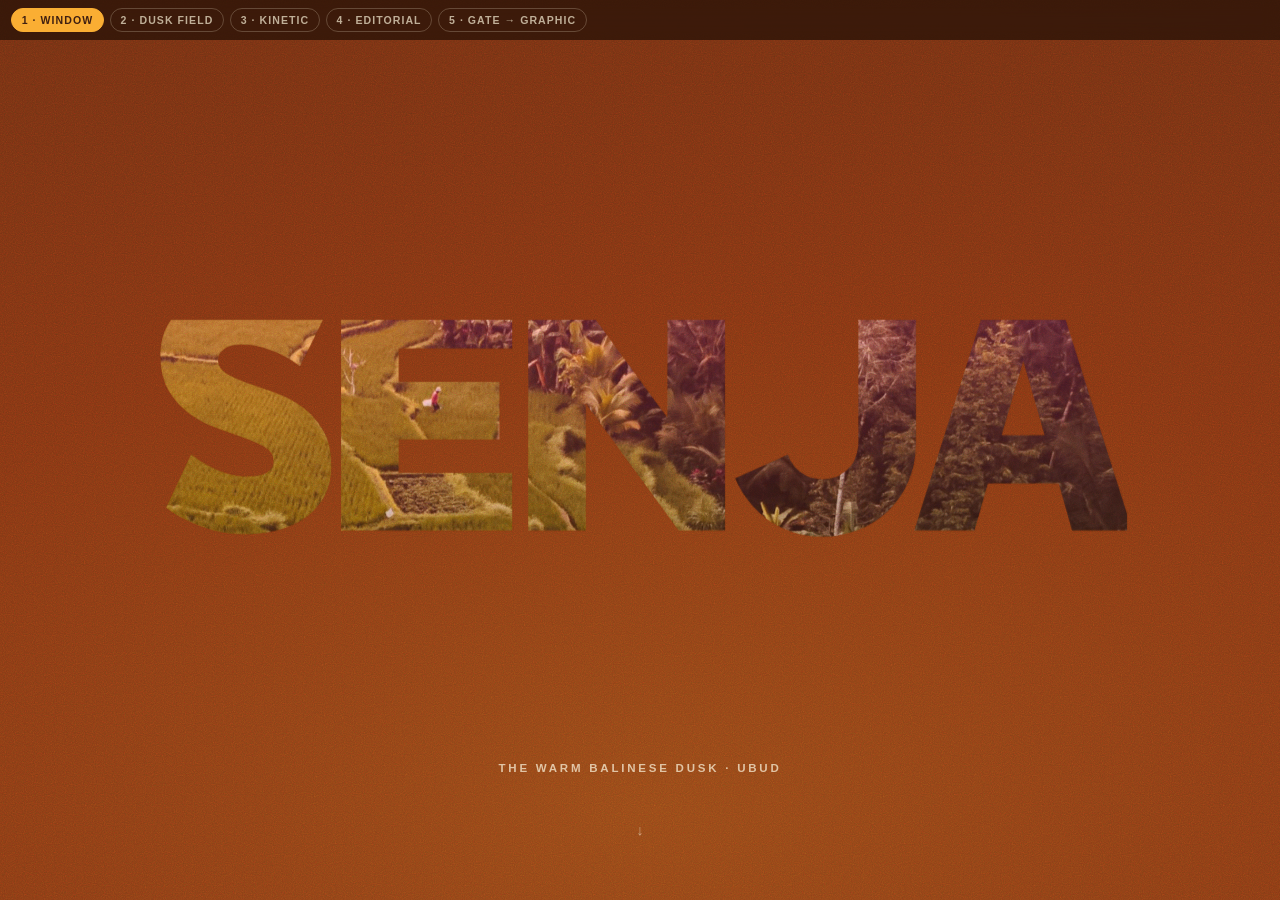
==== hero-explorations.html @ 56c750d7 "hero-explorations: 5 distinct hero directions (no photo-cliche) Switchable lab (hero-explorations.ht" ====
<!DOCTYPE html>
<html lang="en">
<head>
  <meta charset="UTF-8" />
  <meta name="viewport" content="width=device-width, initial-scale=1" />
  <title>Villa Senja — 5 hero explorations</title>
  <link rel="stylesheet" href="styles.css?v=100" />
  <style>
    body { margin: 0; background: var(--espresso); font-family: "Hanken Grotesk", sans-serif; }
    /* switcher */
    .hx-switch { position: fixed; top: 0; left: 0; right: 0; z-index: 100; display: flex; gap: 0.4rem; padding: 0.5rem 0.7rem; background: rgba(20,10,4,0.62); -webkit-backdrop-filter: blur(8px); backdrop-filter: blur(8px); }
    .hx-switch button { font: 600 0.66rem "Hanken Grotesk", sans-serif; letter-spacing: 0.1em; text-transform: uppercase; color: color-mix(in srgb, var(--cream) 70%, transparent); background: transparent; border: 1px solid color-mix(in srgb, var(--cream) 22%, transparent); border-radius: 100em; padding: 0.45em 0.9em; cursor: pointer; }
    .hx-switch button.on { color: var(--teak); background: var(--ochre); border-color: var(--ochre); }

    /* shared hero shell */
    .hx { display: none; position: relative; height: 100vh; overflow: hidden; place-items: center; text-align: center; }
    body[data-h="1"] .hx--1, body[data-h="2"] .hx--2, body[data-h="3"] .hx--3,
    body[data-h="4"] .hx--4, body[data-h="5"] .hx--5 { display: grid; }
    /* film grain over every hero (HT recipe) */
    .hx::after { content: ""; position: absolute; inset: 0; pointer-events: none; opacity: 0.4; mix-blend-mode: overlay;
      background-image: url("data:image/svg+xml,%3Csvg xmlns='http://www.w3.org/2000/svg'%3E%3Cfilter id='n'%3E%3CfeTurbulence type='fractalNoise' baseFrequency='0.9' numOctaves='2' stitchTiles='stitch'/%3E%3C/filter%3E%3Crect width='100%25' height='100%25' filter='url(%23n)'/%3E%3C/svg%3E"); }
    .hx__gloss { position: absolute; bottom: 14%; left: 50%; transform: translateX(-50%); z-index: 5; font: 600 0.72rem "Hanken Grotesk", sans-serif; letter-spacing: 0.24em; text-transform: uppercase; color: color-mix(in srgb, var(--cream) 74%, transparent); }
    .hx__cue { position: absolute; bottom: 6.5%; left: 50%; transform: translateX(-50%); z-index: 5; color: color-mix(in srgb, var(--cream) 55%, transparent); }
    .hx__senja { margin: 0; font-family: "Salmond", Georgia, serif; font-weight: 700; text-transform: uppercase; letter-spacing: -0.02em; line-height: 0.82; font-size: clamp(96px, 25vw, 480px); }

    /* ── 1 · WINDOW: terraces only inside the letters, on textured terracotta ── */
    .hx--1 { background: radial-gradient(130% 100% at 50% 90%, color-mix(in srgb, var(--ochre) 16%, var(--clay)), var(--clay) 55%, color-mix(in srgb, var(--teak) 28%, var(--clay))); }
    .hx--1 .hx__senja { background-image: linear-gradient(180deg, color-mix(in srgb, var(--ember) 26%, transparent), color-mix(in srgb, var(--teak) 40%, transparent)), url("images/valley.jpg");
      background-size: 130% auto; background-position: 50% 42%; -webkit-background-clip: text; background-clip: text; color: transparent; -webkit-text-fill-color: transparent;
      filter: sepia(0.22) saturate(1.3) hue-rotate(-12deg) brightness(1.05); }

    /* ── 2 · DUSK COLOR-FIELD: abstract sunset, no photo ── */
    .hx--2 { background:
      radial-gradient(90% 70% at 50% 118%, var(--ochre) 0%, var(--ember) 26%, transparent 60%),
      linear-gradient(180deg, color-mix(in srgb, var(--teak) 70%, var(--espresso)) 0%, var(--clay) 60%, color-mix(in srgb, var(--ember) 70%, var(--clay)) 100%); }
    .hx--2 .hx__sun { position: absolute; bottom: -22vh; left: 50%; transform: translateX(-50%); width: 80vh; height: 80vh; border-radius: 50%; z-index: 1;
      background: radial-gradient(circle, color-mix(in srgb, var(--ochre) 92%, white) 0%, var(--ochre) 40%, transparent 70%); }
    .hx--2 .hx__senja { position: relative; z-index: 3; color: var(--cream); -webkit-text-fill-color: var(--cream); }

    /* ── 3 · KINETIC: SENJA 3D-flips in (MWG 102 rotateX/rotateZ) ── */
    .hx--3 { background: radial-gradient(120% 95% at 50% 12%, color-mix(in srgb, var(--clay) 80%, var(--espresso)), var(--espresso) 70%); perspective: 1400px; }
    .hx--3 .hx__senja { display: flex; justify-content: center; transform-style: preserve-3d; color: var(--cream); -webkit-text-fill-color: var(--cream); }
    .hx--3 .hx__senja .l { display: inline-block; transform-origin: 50% 50% -0.2em; }

    /* ── 4 · EDITORIAL LOCKUP: stacked VILLA/SENJA, asymmetric ── */
    .hx--4 { background: var(--clay); place-items: stretch; }
    .hx--4 .hx4 { position: relative; z-index: 3; width: 100%; height: 100%; padding: clamp(1.5rem, 5vw, 4rem); display: flex; flex-direction: column; justify-content: space-between; align-items: flex-start; }
    .hx--4 .hx4__eyebrow { font: 600 0.78rem "Hanken Grotesk", sans-serif; letter-spacing: 0.2em; text-transform: uppercase; color: color-mix(in srgb, var(--cream) 72%, transparent); }
    .hx--4 .hx4__clock { font-family: "Salmond", serif; font-weight: 700; font-size: 1.2rem; color: var(--ochre); }
    .hx--4 .hx4__lockup { font-family: "Salmond", serif; font-weight: 700; text-transform: uppercase; line-height: 0.82; letter-spacing: -0.02em; color: var(--cream); font-size: clamp(80px, 17vw, 280px); text-align: left; }
    .hx--4 .hx4__lockup em { display: block; color: var(--ochre); font-style: normal; }
    .hx--4 .hx4__detail { position: absolute; right: clamp(1.5rem, 5vw, 4rem); bottom: clamp(1.5rem, 5vw, 4rem); width: clamp(120px, 16vw, 240px); aspect-ratio: 3/4; object-fit: cover; border-radius: 8px; }
    .hx--4 .hx4__row { display: flex; justify-content: space-between; align-items: baseline; width: 100%; }

    /* ── 5 · GATE → GRAPHIC: the gate aperture opens into the graphic window ── */
    .hx--5 { background: var(--espresso); }
    .hx--5 .hx5__reveal { position: absolute; inset: 0; z-index: 0; --ms: 14%;
      background: radial-gradient(130% 100% at 50% 90%, color-mix(in srgb, var(--ochre) 18%, var(--clay)), var(--clay) 55%, color-mix(in srgb, var(--teak) 30%, var(--clay)));
      -webkit-mask: url("gate-aperture.svg") center / var(--ms) no-repeat; mask: url("gate-aperture.svg") center / var(--ms) no-repeat; }
    .hx--5 .hx__senja { position: relative; z-index: 3;
      background-image: linear-gradient(180deg, color-mix(in srgb, var(--ember) 26%, transparent), color-mix(in srgb, var(--teak) 42%, transparent)), url("images/valley.jpg");
      background-size: 130% auto; background-position: 50% 42%; -webkit-background-clip: text; background-clip: text; color: transparent; -webkit-text-fill-color: transparent; filter: sepia(0.2) saturate(1.25) hue-rotate(-12deg) brightness(1.04); }
  </style>
</head>
<body data-h="1">
  <nav class="hx-switch" aria-label="Hero explorations">
    <button data-h="1" class="on">1 · Window</button>
    <button data-h="2">2 · Dusk field</button>
    <button data-h="3">3 · Kinetic</button>
    <button data-h="4">4 · Editorial</button>
    <button data-h="5">5 · Gate → graphic</button>
  </nav>

  <!-- 1 WINDOW -->
  <section class="hx hx--1"><h1 class="hx__senja">Senja</h1><p class="hx__gloss">the warm Balinese dusk · Ubud</p><div class="hx__cue">↓</div></section>

  <!-- 2 DUSK COLOR-FIELD -->
  <section class="hx hx--2"><span class="hx__sun" aria-hidden="true"></span><h1 class="hx__senja">Senja</h1><p class="hx__gloss">the warm Balinese dusk · Ubud</p><div class="hx__cue">↓</div></section>

  <!-- 3 KINETIC (102 flip) -->
  <section class="hx hx--3"><h1 class="hx__senja" aria-label="Senja"><span class="l">S</span><span class="l">E</span><span class="l">N</span><span class="l">J</span><span class="l">A</span></h1><p class="hx__gloss">the warm Balinese dusk · Ubud</p><div class="hx__cue">↓</div></section>

  <!-- 4 EDITORIAL LOCKUP -->
  <section class="hx hx--4">
    <div class="hx4">
      <div class="hx4__row"><span class="hx4__eyebrow">A hidden villa · Ubud, Bali</span><span class="hx4__clock" data-clock>17:45 · senja</span></div>
      <h1 class="hx4__lockup">Villa<em>Senja</em></h1>
    </div>
    <img class="hx4__detail" src="images/valley.jpg" alt="" />
    <div class="hx__cue">↓</div>
  </section>

  <!-- 5 GATE → GRAPHIC -->
  <section class="hx hx--5"><div class="hx5__reveal" aria-hidden="true"></div><h1 class="hx__senja">Senja</h1><p class="hx__gloss">the warm Balinese dusk · Ubud</p><div class="hx__cue">↓</div></section>

  <script src="https://cdnjs.cloudflare.com/ajax/libs/gsap/3.12.5/gsap.min.js"></script>
  <script>
    const intros = {
      1: () => gsap.fromTo(".hx--1 .hx__senja", { opacity: 0, scale: 0.92, yPercent: 6 }, { opacity: 1, scale: 1, yPercent: 0, duration: 1.4, ease: "expo.out" }),
      2: () => { gsap.fromTo(".hx--2 .hx__sun", { yPercent: 40, opacity: 0 }, { yPercent: 0, opacity: 1, duration: 1.6, ease: "power3.out" }); gsap.fromTo(".hx--2 .hx__senja", { opacity: 0, y: 24 }, { opacity: 1, y: 0, duration: 1.2, ease: "expo.out" }); },
      3: () => gsap.fromTo(".hx--3 .hx__senja .l", { rotationX: -90, opacity: 0, z: -40 }, { rotationX: 0, opacity: 1, z: 0, duration: 1.0, ease: "expo.inOut", stagger: 0.09 }),   // MWG 102 mechanic
      4: () => { gsap.fromTo(".hx--4 .hx4__lockup", { yPercent: 18, opacity: 0 }, { yPercent: 0, opacity: 1, duration: 1.2, ease: "expo.out" }); gsap.fromTo([".hx--4 .hx4__row", ".hx--4 .hx4__detail"], { opacity: 0, y: 14 }, { opacity: 1, y: 0, duration: 0.9, stagger: 0.1, ease: "power2.out" }); },
      5: () => { gsap.fromTo(".hx--5 .hx5__reveal", { "--ms": "14%" }, { "--ms": "1400%", duration: 1.9, ease: "power3.inOut" }); gsap.fromTo(".hx--5 .hx__senja", { opacity: 0 }, { opacity: 1, duration: 0.6, delay: 0.7 }); },
    };
    const play = (n) => { (intros[n] || (() => {}))(); };
    document.querySelectorAll(".hx-switch button").forEach((btn) => btn.addEventListener("click", () => {
      const n = btn.dataset.h;
      document.body.dataset.h = n;
      document.querySelectorAll(".hx-switch button").forEach((b) => b.classList.toggle("on", b === btn));
      play(n);
    }));
    play(1);
  </script>
</body>
</html>
---- styles.css ----
/* ============================================================
   VILLA SENJA — warm-earthy Bali villa landing
   Techniques borrowed from eathungrytiger.com:
   · fluid vw/clamp display type · layered grain + blend textures
   · pill UI · dotted-gradient dividers · scroll word-reveals
   ============================================================ */

/* ---------- Salmond — display serif, self-hosted (same files as eathungrytiger.com) ----------
   Note: only medium (500) + bold (700), normal style. No italic is shipped. */
@font-face {
  font-family: "Salmond";
  src: url("fonts/salmond-medium.woff2") format("woff2");
  font-weight: 500;
  font-style: normal;
  font-display: swap;
}
@font-face {
  font-family: "Salmond";
  src: url("fonts/salmond-bold.woff2") format("woff2");
  font-weight: 700;
  font-style: normal;
  font-display: swap;
}

/* ---------- Tokens ---------- */
:root {
  /* palette — warm earthy */
  /* strictly Hungry Tiger's palette */
  --sand:        #ecdcb6;   /* warm marigold-cream    */
  --sand-2:      #f4e8c9;
  --cream:       #f8efd6;
  --clay:        #823513;   /* HT --brown (cinnamon)  */
  --clay-deep:   #5e260d;
  --teak:        #402011;   /* HT --dark-brown (text) */
  --espresso:    #281006;   /* HT darkest panel       */
  --jungle:      #823513;
  --jungle-deep: #402011;   /* dark sections          */
  --ochre:       #faae33;   /* HT --primary (marigold) */
  --ember:       #d1255c;   /* HT magenta pop         */
  --stone:       #ab8551;
  --line:        color-mix(in srgb, var(--teak) 26%, transparent);

  /* Type scale — Hungry Tiger's system: sized in vw so the whole scale grows
     and shrinks proportionally with the viewport (no clamp() plateaus).
     Small text is bumped per-breakpoint (see RESPONSIVE) to stay legible. */
  --fs-hero:    min(13vw, 150px);   /* vw-fluid, capped on wide screens */
  --fs-h2:      min(9vw, 104px);
  --fs-h3:      min(6vw, 72px);
  --fs-h4:      min(3vw, 36px);
  --fs-quiet:   min(4.2vw, 50px);   /* shrunk utility-section headings (included/faq/booking) — let the content lead */
  --fs-body:    min(1.15vw, 18px);
  --fs-eyebrow: min(0.9vw, 13.5px);

  --ease: cubic-bezier(.6, .05, .1, 1);
  --pad:  clamp(1.25rem, 5vw, 6rem);   /* horizontal gutter */
}

/* ---------- Reset ---------- */
*, *::before, *::after { box-sizing: border-box; margin: 0; padding: 0; }
[hidden] { display: none !important; }   /* keep the attribute authoritative over component display rules */
/* The inspo's core move: a viewport-relative ROOT, so 1rem scales with width.
   Everything sized in rem/em (spacing, padding, UI, type) now grows & shrinks
   together with the viewport — the whole page "zooms", not just the headlines.
   1.25vw = 16px at 1280px, so the current proportions are preserved. */
html { font-size: min(1.25vw, 16px); -webkit-text-size-adjust: 100%; }  /* CAP: stops every rem inflating on wide screens */
html.lenis, html.lenis body { height: auto; }
.lenis.lenis-smooth { scroll-behavior: auto !important; }
.lenis.lenis-stopped { overflow: hidden; }

body {
  background: var(--sand);
  color: var(--teak);
  font-family: "Salmond", Georgia, serif;
  font-weight: 500;
  font-size: var(--fs-body);
  line-height: 1.55;
  -webkit-font-smoothing: antialiased;
  overflow-x: hidden;
  position: relative;   /* containing block for the document-height texture layers */
}

::selection { background: #E0005C; color: var(--cream); }  /* HT's exact selection magenta */

a { color: inherit; text-decoration: none; }
em { font-style: normal; }  /* Salmond ships no italic — emphasis is by colour instead */

h1, h2, h3, h4 {
  font-family: "Salmond", Georgia, serif;
  font-optical-sizing: auto;
  font-weight: 700;
  line-height: 0.92;
  letter-spacing: -0.02em;
  text-transform: uppercase;
}

.wrap { max-width: 1680px; margin-inline: auto; padding-inline: var(--pad); }

/* ---------- Global textures — ABSOLUTE (full document height) so the grain is
   ATTACHED to the page and scrolls WITH the content (paper tooth that sticks to
   the surface), instead of a fixed viewport overlay that crawls across it. ---------- */
.grain, .paper { position: absolute; inset: 0; pointer-events: none; z-index: 9000; }
/* Layer A — FILM GRAIN (fine speckle): overlay bites on mid-tones (soft-light didn't);
   contrast pushed on ALPHA so it reads cleanly over any ground. */
.grain {
  background-image: url("data:image/svg+xml,%3Csvg xmlns='http://www.w3.org/2000/svg' width='180' height='180'%3E%3Cfilter id='n'%3E%3CfeTurbulence type='fractalNoise' baseFrequency='0.9' numOctaves='2' stitchTiles='stitch'/%3E%3CfeColorMatrix type='saturate' values='0'/%3E%3CfeComponentTransfer%3E%3CfeFuncA type='linear' slope='1.8' intercept='-0.35'/%3E%3C/feComponentTransfer%3E%3C/filter%3E%3Crect width='100%25' height='100%25' filter='url(%23n)'/%3E%3C/svg%3E");
  background-size: 160px 160px;
  opacity: 0.38;
  mix-blend-mode: overlay;
}
/* Layer B — PAPER FIBRE (coarse, anisotropic mottle): the big soft blotches of real stock */
.paper {
  background-image: url("data:image/svg+xml,%3Csvg xmlns='http://www.w3.org/2000/svg' width='340' height='340'%3E%3Cfilter id='p'%3E%3CfeTurbulence type='fractalNoise' baseFrequency='0.012 0.016' numOctaves='4' seed='7' stitchTiles='stitch'/%3E%3CfeColorMatrix type='saturate' values='0'/%3E%3CfeComponentTransfer%3E%3CfeFuncA type='linear' slope='0.9'/%3E%3C/feComponentTransfer%3E%3C/filter%3E%3Crect width='100%25' height='100%25' filter='url(%23p)'/%3E%3C/svg%3E");
  background-size: 340px 340px;
  opacity: 0.14;
  mix-blend-mode: multiply;
  z-index: 8999;
}
/* scroll-progress bar */
.scrollbar { position: fixed; inset: 0 0 auto 0; height: 3px; z-index: 9500; pointer-events: none; }
.scrollbar i { display: block; height: 100%; width: 100%; background: var(--ochre); transform: scaleX(0); transform-origin: left center; will-change: transform; }

/* ---------- Dotted divider (repeating-radial-gradient, like HT) ---------- */
.rule--dotted {
  height: 3px;
  width: 100%;
  background-image: repeating-radial-gradient(circle, var(--ochre) 0, var(--ochre) 1.6px, transparent 1.9px, transparent 9px);
  background-size: 9px 3px;
  background-repeat: repeat-x;
  image-rendering: pixelated;
  opacity: 0.9;
}

/* ---------- Eyebrow / kicker labels ---------- */
.eyebrow {
  font-size: var(--fs-eyebrow);
  text-transform: uppercase;
  letter-spacing: 0.22em;
  font-weight: 600;
  color: var(--clay);
  margin-bottom: 0.85rem;
}
.eyebrow--gold { color: var(--ochre); }

/* ---------- Buttons (pill + scale-fill hover, like HT) ---------- */
.btn {
  position: relative;
  display: inline-flex;
  align-items: center;
  gap: 0.5em;
  padding: 1.05em 1.9em 0.95em;
  border-radius: 100em;
  background: var(--ochre);
  color: var(--espresso);
  font-family: "Hanken Grotesk", sans-serif;
  font-weight: 600;
  font-size: 0.95rem;
  letter-spacing: 0.01em;
  text-transform: uppercase;
  overflow: hidden;
  white-space: nowrap;
  cursor: pointer;
  border: none;
  isolation: isolate;
}
.btn__txt { position: relative; z-index: 2; transition: color 0.4s var(--ease); }
.btn__fill {
  position: absolute; inset: 0; z-index: 1;
  background: var(--teak);
  border-radius: 100em;
  transform: scale(0);
  transform-origin: center;
  transition: transform 0.5s var(--ease);
}
.btn:hover .btn__fill { transform: scale(1.08); }
.btn:hover .btn__txt { color: var(--sand-2); }
.btn--sm { padding: 0.7em 1.25em 0.6em; font-size: 0.82rem; }
.btn--lg { padding: 1.25em 2.4em 1.1em; font-size: 1.05rem; }

/* ============================================================
   HEADER
   ============================================================ */
.header {
  position: fixed;
  inset: 0 0 auto 0;
  z-index: 1000;
  padding-top: clamp(0.9rem, 1.6vw, 1.5rem);
  transition: transform 0.5s var(--ease), background 0.5s var(--ease);
}
/* scrolled past the hero — a warm paper scrim fades in so the nav reads over content (no blur, mobile-safe) */
/* on scroll the header commits to a solid warm-dark bar (kills the wishy-washy white fade) */
.header.is-scrolled { background: var(--espresso); box-shadow: 0 1px 0 color-mix(in srgb, var(--ochre) 24%, transparent); }
.header.is-scrolled .nav__link, .header.is-scrolled .wordmark { color: var(--cream); }
.header.is-scrolled .nav__link:hover { color: var(--ochre); }
.header.is-scrolled .wordmark em { color: var(--ochre); }
.header.is-scrolled .nav__meta { color: color-mix(in srgb, var(--cream) 72%, transparent); }
.nav {
  display: grid;
  grid-template-columns: 1fr auto 1fr;
  align-items: center;
  padding-inline: var(--pad);
  padding-bottom: clamp(0.7rem, 1.4vw, 1.2rem);
}
.nav__links { display: flex; gap: clamp(1rem, 2vw, 2.2rem); align-items: center; }
.nav__links--right { justify-content: flex-end; }
.nav__link {
  position: relative;
  font-family: "Hanken Grotesk", sans-serif;
  font-size: 0.74rem;
  font-weight: 600;
  text-transform: uppercase;
  letter-spacing: 0.17em;
  color: var(--teak);
  transition: color 0.4s;
}
.nav__link::after {
  content: ""; position: absolute; left: 0; bottom: -0.3em;
  width: 100%; height: 1px; background: currentColor; opacity: 0.7;
  transform: scaleX(0); transform-origin: right;
  transition: transform 0.45s var(--ease);
}
.nav__link:hover::after { transform: scaleX(1); transform-origin: left; }
.nav__link--muted { color: var(--clay); }
.nav__meta {
  display: inline-flex; align-items: center; gap: 0.55em;
  font-family: "Hanken Grotesk", sans-serif;
  font-size: 0.72rem; font-weight: 600;
  text-transform: uppercase; letter-spacing: 0.15em;
  color: var(--clay); font-variant-numeric: tabular-nums;
}
.nav__meta-dot { width: 4px; height: 4px; border-radius: 50%; background: var(--ochre); }
@media (max-width: 1024px) { .nav__meta { display: none; } }
.wordmark {
  display: inline-flex; align-items: center; gap: 0.5em; justify-self: center;
  font-family: "Salmond", serif;
  font-weight: 700;   /* proper bold */
  font-size: clamp(1.45rem, 1.8vw, 2.05rem);
  letter-spacing: 0.005em;
  white-space: nowrap;
  text-transform: lowercase;
}
.wordmark__txt { display: none; }   /* mark-only header logo (icon, no text) */
.wordmark__mark { display: inline-flex; align-items: center; flex: none; }
.wordmark__mark .wm-v { display: none; height: 2.6rem; width: auto; }
.wordmark__mark .wm-v--sun { display: block; }   /* default mark */
.wordmark__mark .wm-acc { fill: var(--ochre); }
.wordmark__mark .wm-rays line { stroke: var(--ochre); stroke-width: 1.8; stroke-linecap: round; }
.wm-v--vs { font-family: "Salmond", serif; font-weight: 700; font-size: 2.5rem; line-height: 1; align-items: center; }
.wm-v--vs em { color: var(--ochre); font-style: normal; margin-left: -0.12em; }
.wm-v--frangi, .wm-v--gate, .wm-v--boldsun, .wm-v--patra { height: 2.9rem; }
/* mark variant switch (panel data-mark) */
html[data-mark] .wordmark__mark .wm-v { display: none; }
html[data-mark="vs"] .wordmark__mark .wm-v--vs { display: inline-flex; }
html[data-mark="frangipani"] .wordmark__mark .wm-v--frangi { display: block; }
html[data-mark="gate"] .wordmark__mark .wm-v--gate { display: block; }
html[data-mark="boldsun"] .wordmark__mark .wm-v--boldsun { display: block; }
html[data-mark="patra"] .wordmark__mark .wm-v--patra { display: block; }
/* type lockup (no icon) — replaces the mark + inline text */
.wordmark__lockup { display: none; flex-direction: column; align-items: center; line-height: 0.82; text-transform: uppercase; }
.wordmark__lockup span { font-size: 0.72em; letter-spacing: 0.04em; }
.wordmark__lockup span:last-child { color: var(--clay); }
.wordmark__lockup i { width: 1.7em; height: 1.5px; background: var(--ochre); margin: 0.16em 0; }
html[data-mark="lockup"] .wordmark__mark, html[data-mark="lockup"] .wordmark__txt { display: none; }
html[data-mark="lockup"] .wordmark__lockup { display: inline-flex; }
.wordmark em { color: var(--clay); font-style: normal; }

/* header inverted over dark sections (HT's blend trick, done with classes) */
.header.is-dark .nav__link { color: var(--cream); }
.header.is-dark .nav__link--muted { color: color-mix(in srgb, var(--cream) 60%, transparent); }
.header.is-dark .nav__meta { color: color-mix(in srgb, var(--cream) 68%, transparent); }
.header.is-dark .wordmark { color: var(--cream); }
.header.is-dark .wordmark em { color: var(--ochre); }
.header.is-hidden { transform: translateY(-110%); }
/* legibility for the transparent header over the hero footage */
.header:not(.is-scrolled) .nav__link, .header:not(.is-scrolled) .wordmark, .header:not(.is-scrolled) .nav__meta { text-shadow: 0 1px 12px rgba(28,13,5,0.55); }

/* ============================================================
   HERO
   ============================================================ */
.hero {
  position: relative;
  min-height: 100svh;
  display: flex;
  flex-direction: column;
  justify-content: center;
  align-items: center;
  text-align: center;
  padding: 7rem var(--pad) 4rem;
  overflow: hidden;
  isolation: isolate;
}
.hero__art { position: absolute; inset: 0; z-index: -1; overflow: hidden; }
.hero__photo { position: absolute; inset: 0; width: 100%; height: 100%; object-fit: cover; filter: saturate(0.4) contrast(1.06) brightness(0.92) sepia(0.42); }   /* graphic warm-monochrome grade — out of "raw green drone clip" into the terracotta world */
.hero__overlay {
  position: absolute; inset: 0;
  /* directional scrim — weight the shadow into the lower-left lockup, leave the upper-right valley clear (no blanket darken, no radial vignette) */
  background:
    linear-gradient(112deg, rgba(28,14,7,0.72) 0%, rgba(40,16,6,0.32) 36%, rgba(40,16,6,0.05) 62%, transparent 100%),
    linear-gradient(0deg, rgba(24,12,6,0.62) 0%, rgba(24,12,6,0.12) 30%, transparent 52%);
}
/* warm wash — grades the cool-green drone footage toward the terracotta/marigold palette */
.hero__overlay::after {
  content: ""; position: absolute; inset: 0; pointer-events: none;
  background: linear-gradient(160deg, rgba(210,95,30,0.5) 0%, rgba(140,52,18,0.42) 50%, rgba(40,16,6,0.5) 100%);
  mix-blend-mode: multiply;
}

.hero__inner { position: relative; max-width: min(90vw, 56rem); }
.hero .eyebrow {
  color: #f4d9a6;
  margin-bottom: clamp(1rem, 2vw, 1.8rem);
}
.hero__title {
  font-size: var(--fs-hero);
  color: var(--cream);
  line-height: 0.82;
  letter-spacing: -0.035em;
  /* UPPERCASE inherited from the global h1–h4 rule — matches every heading on the site;
     emphasis stays colour-only ("SLOWLY" ochre), the house convention (Salmond has no italic) */
  text-shadow: 0 0.04em 0.6em rgba(18, 10, 4, 0.3);
}
.hero__title .line { display: block; }   /* no overflow clip — the tight 0.82 line-height was cutting the caps */
.hero__title .line--gold { color: #faae33; font-weight: 700; }
.rule--hero { max-width: 14rem; margin: clamp(1.2rem, 2.4vw, 2.4rem) auto; }
.hero__sub {
  color: color-mix(in srgb, var(--cream) 88%, transparent);
  font-size: 1.25em;
  line-height: 1.45;
  max-width: 34ch;
  margin-inline: auto;
}
.hero__sub em { color: #faae33; font-style: normal; }

.hero__cue {
  position: absolute; left: 50%; bottom: 2rem;
  transform: translateX(-50%);
  display: flex; flex-direction: column; align-items: center; gap: 0.6rem;
  font-size: 0.72rem; text-transform: uppercase; letter-spacing: 0.25em;
  color: color-mix(in srgb, var(--cream) 75%, transparent);
}
.hero__cue-line { width: 1px; height: 46px; background: currentColor; transform-origin: top;
  animation: cue 2.2s var(--ease) infinite; }
@keyframes cue { 0% { transform: scaleY(0); } 40% { transform: scaleY(1);} 100% { transform: scaleY(0); transform-origin: bottom; } }

.hero__btn { margin-top: clamp(1.8rem, 3.4vw, 2.8rem); }   /* the canonical .btn pill, in the lockup flow */
/* editorial hero — lower-left lockup, the valley breathes top-right */
.hero--editorial { justify-content: flex-end; align-items: flex-start; text-align: left; padding: 7rem var(--pad) clamp(4.5rem, 9vh, 7rem); }
.hero--editorial .hero__inner { margin: 0; max-width: min(94vw, 64rem); }
.hero--editorial .eyebrow { margin-left: 0; }
.hero--editorial .hero__title { font-size: min(17.5vw, 220px); line-height: 0.78; }
/* ornamental flank on the eyebrow — characterful, not a plain label */
.hero--editorial .eyebrow { display: inline-flex; align-items: center; }
.hero--editorial .eyebrow::before { content: ""; width: 2.4rem; height: 1.5px; background: var(--ochre); margin-right: 0.85rem; flex: none; }
.hero--editorial .hero__sub { margin-inline: 0; max-width: 42ch; margin-top: clamp(1.4rem, 2.6vw, 2rem); }

/* ============================================================
   SECTION HEAD (shared)
   ============================================================ */
.section-head { max-width: 40ch; margin-bottom: clamp(3rem, 6vw, 6rem); }
.section-head--center { margin-inline: auto; text-align: center; }
.section-head--center .rule--dotted { max-width: 11rem; margin: 1.4rem auto; }

.photo__cap {
  position: absolute; left: 1rem; bottom: 1rem;
  font-size: 0.78rem; text-transform: uppercase; letter-spacing: 0.08em;
  color: var(--cream);
  background: color-mix(in srgb, var(--espresso) 55%, transparent);
  backdrop-filter: blur(3px);
  padding: 0.4em 0.8em; border-radius: 100em;
}


/* ============================================================
   FULL-BLEED CTA
   ============================================================ */
.cta { position: relative; min-height: 100svh; display: grid; place-items: center; text-align: center; overflow: hidden; padding: clamp(6rem, 10vw, 9rem) var(--pad); isolation: isolate; }  /* isolate: contains the z-index:-1 art (was leaking behind the page bg) */
.cta__art { position: absolute; inset: 0; z-index: -1; overflow: hidden; }
.cta__photo { position: absolute; inset: 0; width: 100%; height: 100%; object-fit: cover; }
.cta__overlay {
  position: absolute; inset: 0;
  background:
    radial-gradient(82% 62% at 50% 50%, rgba(13,7,3,0.58) 0%, rgba(13,7,3,0.26) 52%, transparent 80%),
    linear-gradient(180deg, rgba(20,11,5,0.26) 0%, rgba(20,11,5,0.2) 28%, rgba(20,11,5,0.48) 74%, rgba(20,11,5,0.72) 100%);
}
.cta__inner { position: relative; z-index: 2; display: grid; justify-items: center; gap: clamp(1.3rem, 2.4vw, 2rem); max-width: 62rem; }
.cta__title { font-size: min(13vw, 132px); color: var(--cream); line-height: 0.85; text-shadow: 0 0.04em 0.5em rgba(12,7,3,0.45); }
.cta__lede { max-width: 46ch; font-size: 1.2em; line-height: 1.5; color: color-mix(in srgb, var(--cream) 88%, transparent); }
.cta__pillars { list-style: none; display: grid; grid-template-columns: repeat(4, 1fr); gap: clamp(1rem, 2.4vw, 2.4rem); width: 100%; max-width: 58rem; margin-top: clamp(0.6rem, 1.5vw, 1.4rem); }
.cta__pillars li { display: flex; flex-direction: column; align-items: center; gap: 0.35rem; padding-top: 1.4rem; border-top: 1px solid color-mix(in srgb, var(--cream) 32%, transparent); }
.cta__pillar-k { font-family: "Salmond", serif; font-weight: 700; text-transform: uppercase; font-size: clamp(0.95rem, 1.25vw, 1.15rem); color: var(--cream); letter-spacing: -0.01em; line-height: 1.05; }
.cta__pillar-v { font-size: 0.82rem; line-height: 1.4; color: color-mix(in srgb, var(--cream) 90%, transparent); }
.cta__actions { display: flex; align-items: center; gap: clamp(1rem, 2vw, 1.8rem); flex-wrap: wrap; justify-content: center; margin-top: clamp(0.6rem, 1.5vw, 1.2rem); }
.cta__talk { font-family: "Hanken Grotesk", sans-serif; font-size: 0.95rem; color: var(--cream); border-bottom: 1px solid color-mix(in srgb, var(--cream) 40%, transparent); padding-bottom: 3px; transition: color .3s var(--ease), border-color .3s var(--ease); }
.cta__talk:hover { color: var(--ochre); border-color: var(--ochre); }
.cta__trust { display: flex; align-items: center; gap: 0.85rem; flex-wrap: wrap; justify-content: center; margin-top: clamp(0.4rem, 1vw, 0.9rem); }
.cta__stars { color: var(--ochre); letter-spacing: 0.18em; font-size: 0.9rem; }
.cta__trust-txt { font-size: 0.74rem; text-transform: uppercase; letter-spacing: 0.13em; color: color-mix(in srgb, var(--cream) 84%, transparent); }
/* CTA text sits over a bright photo — shadows guarantee legibility without darkening the image */
.cta__inner .eyebrow, .cta__lede, .cta__pillar-k, .cta__pillar-v, .cta__talk, .cta__trust-txt {
  text-shadow: 0 1px 10px rgba(10,6,2,0.7), 0 0 2px rgba(10,6,2,0.55);
}
@media (max-width: 760px) { .cta__pillars { grid-template-columns: repeat(2, 1fr); gap: 1.5rem 1rem; } }

/* ============================================================
   FOOTER
   ============================================================ */
.footer { background: var(--jungle-deep); color: var(--cream); padding-block: clamp(4rem, 8vw, 7rem) 2.5rem; border-top: 1px solid color-mix(in srgb, var(--cream) 10%, transparent); }
.footer__lockup { font-family: "Salmond", serif; font-weight: 700; font-size: min(12vw, 132px); line-height: 0.9; text-transform: uppercase; margin-bottom: clamp(2.5rem, 5vw, 4rem); }
.footer__lockup em { color: var(--ochre); font-style: normal; }
.footer__grid { display: grid; grid-template-columns: 1fr 1fr 1.4fr; gap: 2rem; margin-bottom: 3rem; }
.footer__h { display: block; font-size: 0.78rem; text-transform: uppercase; letter-spacing: 0.16em; color: var(--ochre); margin-bottom: 1rem; }
.footer__col a { display: block; color: color-mix(in srgb, var(--cream) 80%, transparent); padding: 0.2rem 0; transition: color 0.3s; }
.footer__col a:hover { color: var(--cream); }
.footer__col--book { max-width: 30ch; }
.subscribe { display: flex; gap: 0.5rem; margin-top: 0.4rem; }
.subscribe__btn { flex: none; }
.subscribe__input {
  flex: 1; background: transparent; border: 1px solid color-mix(in srgb, var(--cream) 26%, transparent);
  border-radius: 100em; padding: 0.7em 1.1em; color: var(--cream); font-family: "Hanken Grotesk", sans-serif; font-size: 0.9rem; text-transform: none; letter-spacing: 0; line-height: 1.2;
}
.subscribe__input::placeholder { color: color-mix(in srgb, var(--cream) 64%, transparent); }
.footer__fine { font-size: 0.82rem; color: color-mix(in srgb, var(--cream) 55%, transparent); margin-top: 0.9rem; }
.footer__base { display: flex; justify-content: space-between; flex-wrap: wrap; gap: 0.6rem; margin-top: 1.6rem; font-size: 0.82rem; color: color-mix(in srgb, var(--cream) 60%, transparent); }


/* ============================================================
   THE SPACE — full-bleed alternating dark panel + image (HT inside_sides)
   ============================================================ */
.sides { position: relative; z-index: 2; }
.sides__row { display: flex; align-items: stretch; min-height: 44rem; }
.sides__row--rev { flex-direction: row-reverse; }
.sides__panel {
  width: 55%; background: var(--espresso); color: var(--cream);
  display: flex; align-items: center;
}
.sides__inner {
  width: 100%; padding: clamp(2.5rem, 6vw, 7rem);
  display: flex; flex-direction: column; gap: 1.6rem;
}
.sides__head { display: flex; flex-direction: column; gap: 1.2rem; }
.sides__title { font-size: var(--fs-h3); color: var(--cream); }
.sides__head .rule--dotted { max-width: 12rem; }
.sides__lede {
  font-size: 1.15em; max-width: 32ch; line-height: 1.5;
  color: color-mix(in srgb, var(--cream) 80%, transparent);
}
.features { list-style: none; display: flex; flex-direction: column; gap: 1.1rem; margin-top: 0.6rem; }
.feature { display: flex; align-items: center; gap: 1.1rem; }
.feature__circle {
  flex: none; width: 3rem; height: 3rem; border-radius: 100%;
  border: 1px solid color-mix(in srgb, var(--ochre) 32%, transparent);
  background: color-mix(in srgb, var(--ochre) 10%, transparent);
  display: grid; place-items: center; color: var(--ochre); font-size: 1.05rem;
  transition: background 0.45s var(--ease), border-color 0.45s var(--ease);
}
.feature:hover .feature__circle {
  background: color-mix(in srgb, var(--ochre) 20%, transparent);
  border-color: color-mix(in srgb, var(--ochre) 60%, transparent);
}
.feature__txt {
  font-size: 0.92em; max-width: 30ch; line-height: 1.35;
  color: color-mix(in srgb, var(--cream) 82%, transparent);
}
.sides__media { width: 45%; position: relative; overflow: hidden; }
.sides__img {
  width: 100%; height: 100%; object-fit: cover; display: block;
  transition: transform 1.1s cubic-bezier(.16, 1, .3, 1); will-change: transform;
}
.sides__media:hover .sides__img { transform: scale(1.06); }

@media (max-width: 900px) {
  .sides__row, .sides__row--rev { flex-direction: column; }
  .sides__panel, .sides__media { width: 100%; }
  .sides__media { min-height: 62vh; }
}

/* ============================================================
   MOTION — initial states for JS reveals
   ============================================================ */
[data-split] { opacity: 0; padding-bottom: 0.06em; }   /* unhidden by JS; padding gives descenders (g, y, p) room */
[data-fade]  { opacity: 0; transform: translateY(22px); }
.reveal      { opacity: 0; }

@media (prefers-reduced-motion: reduce) {
  [data-split], [data-fade], .reveal { opacity: 1 !important; transform: none !important; }
  .hero__cue-line { animation: none; }
}

/* ============================================================
   RESPONSIVE
   ============================================================ */
/* Viewport-fluid type: bump the small sizes as vw shrinks so they stay
   legible on smaller screens (the inspo site does the same at these tiers). */
@media (max-width: 991px) { html { font-size: 1.6vw; }  :root { --fs-body: 1.5vw; --fs-eyebrow: 1.15vw; } }
@media (max-width: 767px) {
  html { font-size: 2.05vw; }
  :root { --fs-hero: 13.5vw; --fs-h2: 10vw; --fs-h3: 7vw; --fs-h4: 4.4vw; --fs-body: 2.3vw; --fs-eyebrow: 1.7vw; }
}
@media (max-width: 479px) {
  html { font-size: 3.2vw; }
  :root { --fs-hero: 14vw; --fs-h2: 11vw; --fs-h3: 8.5vw; --fs-h4: 6vw; --fs-body: 3.4vw; --fs-eyebrow: 2.6vw; }
}

@media (max-width: 900px) {
  .nav__links--left { display: none; }
  .nav { grid-template-columns: auto 1fr; }
  .wordmark { text-align: left; }
  .nav__links--right { gap: 1rem; }
  .footer__grid { grid-template-columns: 1fr 1fr; }
  .hero__book { display: none; }
}
@media (max-width: 540px) {
  .nav__link--muted { display: none; }
  .footer__grid { grid-template-columns: 1fr; }
  .footer__base { flex-direction: column; }
}

/* ============================================================
   PAGE BACKGROUND
   ============================================================ */
html { background: var(--sand); }
body { background: var(--sand); }
/* professional line icons in the feature circles */
.feature__circle svg { width: 1.4rem; height: 1.4rem; display: block; }


/* ============================================================
   CONTENT SECTIONS — added to fill the page out
   ============================================================ */
/* LEAD — statement + a facts strip */
.lead { padding-block: clamp(6rem, 12vw, 12rem); }
.lead__head { max-width: 44ch; }
.lead__title { font-size: var(--fs-h2); }
.lead__p { margin-top: clamp(1.5rem, 3vw, 2.6rem); margin-left: 0; max-width: 52ch; font-size: 1.25em; line-height: 1.6; color: color-mix(in srgb, var(--teak) 86%, transparent); }
.facts { list-style: none; display: grid; grid-template-columns: repeat(5, 1fr); gap: 1.5rem; margin-top: clamp(3rem, 6vw, 5rem); border-top: 1px solid var(--line); padding-top: 2.2rem; }
.fact { display: flex; flex-direction: column; gap: 0.35rem; }
.fact__num { font-family: "Salmond", serif; font-weight: 700; font-size: clamp(2rem, 4vw, 3.4rem); color: var(--clay); line-height: 1; }
.fact__label { font-size: 0.82rem; text-transform: uppercase; letter-spacing: 0.08em; color: color-mix(in srgb, var(--teak) 68%, transparent); }

/* THE SUITE — full-bleed photo with a floating frosted spec card */
.suite { position: relative; min-height: 100vh; display: flex; align-items: center; overflow: hidden; padding: clamp(5rem, 9vw, 8rem) 0; }
.suite__bg { position: absolute; inset: 0; width: 100%; height: 100%; object-fit: cover; z-index: 0; }
.suite__overlay { position: absolute; inset: 0; z-index: 1; background: linear-gradient(100deg, rgba(28,16,9,0.86) 0%, rgba(28,16,9,0.62) 42%, rgba(28,16,9,0.2) 72%, rgba(28,16,9,0.04) 100%); }
.suite .wrap { position: relative; z-index: 2; width: 100%; }
.suite__card {
  max-width: 40rem;
  background: color-mix(in srgb, var(--espresso) 70%, transparent);
  backdrop-filter: blur(10px); -webkit-backdrop-filter: blur(10px);
  border: 1px solid color-mix(in srgb, var(--cream) 15%, transparent);
  border-radius: 18px; padding: clamp(2rem, 4vw, 3.4rem); color: var(--cream);
}
.suite__title { font-size: var(--fs-h3); color: var(--cream); margin: 0.9rem 0 1.3rem; }
.suite__p { color: color-mix(in srgb, var(--cream) 84%, transparent); line-height: 1.6; }
.specs { margin-top: 2rem; }
.spec { display: grid; grid-template-columns: 8rem 1fr; gap: 1rem; padding: 0.85rem 0; border-top: 1px solid color-mix(in srgb, var(--cream) 18%, transparent); }
.spec dt { font-size: 0.78rem; text-transform: uppercase; letter-spacing: 0.12em; color: var(--ochre); padding-top: 0.15em; }
.spec dd { color: color-mix(in srgb, var(--cream) 88%, transparent); font-size: 0.98rem; }

/* A DAY — timeline (dark) */
.day { background: var(--jungle-deep); color: var(--cream); padding-block: clamp(6rem, 12vw, 12rem); }
.day__title { font-size: var(--fs-h3); color: var(--cream); }
.timeline { list-style: none; max-width: 54rem; margin-left: auto; }
.tl { display: grid; grid-template-columns: 5rem 1fr; gap: clamp(1.2rem, 3vw, 3rem); padding: clamp(1.5rem, 2.9vw, 2.3rem) 0; border-top: 1px solid color-mix(in srgb, var(--cream) 15%, transparent); }
.tl__time { font-family: "Salmond", serif; font-weight: 700; font-size: 1.4rem; color: color-mix(in srgb, var(--cream) 60%, transparent); }
.tl__h { font-family: "Salmond", serif; text-transform: uppercase; font-size: 1.5rem; letter-spacing: -0.01em; color: var(--cream); margin-bottom: 0.5rem; }
.tl__body p { color: color-mix(in srgb, var(--cream) 74%, transparent); max-width: 46ch; line-height: 1.55; }
.tl--gold .tl__time, .tl--gold .tl__h { color: var(--ochre); }

/* WHAT'S INCLUDED — centered price + tag cloud (terracotta) */
.included { background: var(--clay); color: var(--cream); padding-block: clamp(6rem, 12vw, 12rem); }
.included__inner { max-width: 60rem; margin-inline: auto; text-align: center; display: flex; flex-direction: column; align-items: center; }
.included__title { font-size: var(--fs-quiet); color: var(--cream); margin-top: 0.9rem; }
.included__price { display: flex; align-items: baseline; gap: 0.5rem; margin-top: clamp(1.6rem, 3vw, 2.6rem); }
.included__from { font-size: 0.95rem; text-transform: uppercase; letter-spacing: 0.16em; color: color-mix(in srgb, var(--cream) 82%, transparent); }
.included__amt { font-family: "Salmond", serif; font-weight: 700; font-size: clamp(3.5rem, 9vw, 7rem); line-height: 0.9; color: var(--ochre); }
.included__per { font-size: 1.05rem; color: color-mix(in srgb, var(--cream) 78%, transparent); }
.included__sub { margin-top: 1.3rem; max-width: 42ch; color: color-mix(in srgb, var(--cream) 80%, transparent); line-height: 1.5; }
.incl-tags { list-style: none; display: flex; flex-wrap: wrap; justify-content: center; gap: 0.7rem; margin-top: clamp(2.6rem, 5vw, 3.6rem); max-width: 54rem; }
.incl-tags li { border: 1px solid color-mix(in srgb, var(--cream) 30%, transparent); border-radius: 100em; padding: 0.65em 1.25em; font-size: 0.95rem; color: var(--cream); background: color-mix(in srgb, #ffffff 6%, transparent); transition: background 0.4s var(--ease), border-color 0.4s var(--ease), transform 0.4s var(--ease); }
.incl-tags li:hover { background: color-mix(in srgb, var(--ochre) 20%, transparent); border-color: var(--ochre); transform: translateY(-2px); }

/* GUEST WORDS (dark) */
.guests { background: var(--jungle-deep); color: var(--cream); padding-block: clamp(6rem, 12vw, 12rem); }

/* GALLERY — pinned horizontal strip */
.gallery { padding-block: 0; }
.gallery__pin { height: 100vh; overflow: hidden; display: flex; flex-direction: column; justify-content: center; gap: clamp(1.6rem, 3.5vw, 3rem); }
.gallery__pin .section-head { margin-bottom: 0; }
.gallery__title { font-size: var(--fs-h3); }
.gallery__track { display: flex; align-items: center; gap: clamp(0.9rem, 1.8vw, 1.8rem); padding-inline: var(--pad); width: max-content; will-change: transform; counter-reset: fig; }
.gallery__item { flex: 0 0 auto; height: clamp(20rem, 54vh, 38rem); overflow: hidden; border-radius: 6px; position: relative; counter-increment: fig; }
.gallery__item::after {
  content: "Fig. " counter(fig, decimal-leading-zero);
  position: absolute; left: 0.85rem; bottom: 0.75rem; z-index: 2;
  font-family: "Hanken Grotesk", sans-serif; font-size: 0.66rem; font-weight: 600;
  text-transform: uppercase; letter-spacing: 0.14em; color: var(--cream);
  background: color-mix(in srgb, var(--espresso) 52%, transparent);
  -webkit-backdrop-filter: blur(4px); backdrop-filter: blur(4px);
  padding: 0.35em 0.7em; border-radius: 100em; pointer-events: none;
}
.gallery__item img { width: 100%; height: 100%; object-fit: cover; display: block; transition: transform 1.2s cubic-bezier(.16,1,.3,1); }
.gallery__item:hover img { transform: scale(1.05); }
.gallery__item:nth-child(odd) { aspect-ratio: 3 / 4; }
.gallery__item:nth-child(even) { aspect-ratio: 4 / 3; }
.gallery__item:nth-child(1) { border-radius: 48% 48% 6px 6px / 16% 16% 6px 6px; }
.gallery__item:nth-child(3) { border-radius: 48% 48% 6px 6px / 14% 14% 6px 6px; }

@media (max-width: 900px) {
  .facts { grid-template-columns: repeat(2, 1fr); }
  .suite { min-height: auto; padding: clamp(4rem, 12vw, 6rem) 0; }
  .suite__card { max-width: none; }
  .tl { grid-template-columns: 4.5rem 1fr; gap: 1.2rem; }
  .gallery__pin { height: auto; display: block; padding-block: clamp(4rem, 10vw, 6rem); }
  .gallery__track { flex-direction: column; width: auto; gap: clamp(0.8rem, 3vw, 1.4rem); margin-top: clamp(2rem, 6vw, 3rem); }
  .gallery__item { width: 100%; height: auto; aspect-ratio: 4 / 3 !important; border-radius: 6px !important; }
}

/* ============================================================
   MORE CONTENT — varied layouts (round 2)
   ============================================================ */
/* LEAD now 2-col: text + image */
.lead__top { display: grid; grid-template-columns: 1.1fr 0.9fr; gap: clamp(2rem, 5vw, 5rem); align-items: center; }
.lead__head { max-width: none; }
.lead__media { overflow: hidden; border-radius: 50% 50% 8px 8px / 22% 22% 8px 8px; aspect-ratio: 4 / 5; }  /* candi-arch top */
.lead__media img { width: 100%; height: 100%; object-fit: cover; display: block; transition: transform 1.2s cubic-bezier(.16,1,.3,1); }
.lead__media:hover img { transform: scale(1.05); }

/* FIXED-BACKGROUND REVEAL band — image stays put, the section is a window onto it */
.reveal-band {
  position: relative; min-height: 92vh; display: grid; place-items: center; text-align: center;
  padding: 6rem var(--pad); overflow: hidden;
  background: #241408 url("images/valley.jpg") center / cover fixed;
}
.reveal-band::before { content: ""; position: absolute; inset: 0; background: linear-gradient(180deg, rgba(26,14,7,0.55), rgba(26,14,7,0.42) 50%, rgba(26,14,7,0.62)); }
.reveal-band__inner { position: relative; max-width: min(92vw, 62rem); }
.reveal-band .eyebrow { margin-bottom: 1.5rem; color: var(--ochre); letter-spacing: 0.28em; }
.reveal-band__title { font-size: min(7.4vw, 88px); line-height: 0.96; color: var(--cream); text-shadow: 0 0.03em 0.5em rgba(18,10,4,0.4); }

/* DINING — image + copy + a little menu (light) */
.dining { display: grid; grid-template-columns: 1fr 1fr; align-items: stretch; background: var(--sand); }
.dining__media { position: relative; overflow: hidden; min-height: 60vh; order: 2; }   /* image on the right — alternates with the Day section below */
.dining__media img { width: 100%; height: 100%; object-fit: cover; display: block; transition: transform 1.2s cubic-bezier(.16,1,.3,1); }
.dining__media:hover img { transform: scale(1.05); }
.dining__body { display: flex; align-items: center; padding-block: clamp(4rem, 8vw, 8rem); }
.dining__wrap { max-width: 44rem; }
.dining__title { font-size: var(--fs-h3); margin: 0.9rem 0 1.4rem; }
.dining__p { max-width: 42ch; color: color-mix(in srgb, var(--teak) 84%, transparent); line-height: 1.6; }
.menu { list-style: none; margin-top: 2.4rem; }
.menu li { position: relative; display: flex; justify-content: space-between; gap: 1rem; align-items: baseline; padding: 0.95rem 0; border-top: 1px solid var(--line); }
.menu li::before { content: ""; position: absolute; left: 0; right: 0; bottom: 0.95rem; border-bottom: 2px dotted color-mix(in srgb, var(--teak) 30%, transparent); }
.menu__dish { position: relative; font-family: "Salmond", serif; font-weight: 700; text-transform: uppercase; font-size: 1.05rem; color: var(--teak); white-space: nowrap; background: var(--sand); padding-right: 0.6rem; }
.menu__note { position: relative; font-size: 0.92rem; color: color-mix(in srgb, var(--teak) 74%, transparent); text-align: right; background: var(--sand); padding-left: 0.6rem; }

/* DAY rebuilt — image + timeline (override earlier single-col) */
.day { display: grid; grid-template-columns: 1fr 1.15fr; align-items: start; padding-block: 0; }
.day__media { position: sticky; top: 0; align-self: start; height: 100vh; overflow: hidden; }
.day__media img { width: 100%; height: 100%; object-fit: cover; display: block; }
/* time-of-day washes — GSAP crossfades opacity as you scroll the Day */
.day__tod { position: absolute; inset: 0; z-index: 1; pointer-events: none; opacity: 0; }
.day__tod--dawn   { background: linear-gradient(200deg, rgba(126,164,206,0.42), rgba(182,150,138,0.16) 58%, rgba(40,16,6,0.30)); mix-blend-mode: soft-light; }
.day__tod--midday { background: radial-gradient(125% 85% at 62% 18%, rgba(255,228,168,0.46), rgba(250,174,51,0.12) 52%, rgba(40,16,6,0) 100%); mix-blend-mode: soft-light; }
.day__tod--senja  { background: linear-gradient(195deg, rgba(250,142,42,0.36), rgba(209,37,92,0.26) 54%, rgba(64,32,17,0.42)); mix-blend-mode: overlay; }
.day__tod--night  { background: linear-gradient(200deg, rgba(22,30,64,0.55), rgba(40,16,6,0.60) 58%, rgba(8,6,16,0.72)); mix-blend-mode: multiply; }
.day__content { padding: clamp(5rem, 9vw, 9rem) var(--pad); min-height: 100vh; display: flex; flex-direction: column; justify-content: center; }
.day__content .section-head { margin-bottom: clamp(2.4rem, 4.5vw, 3.6rem); }
.day .timeline { margin-left: 0; max-width: 46rem; }
.day__close { margin-top: clamp(1.8rem, 3vw, 2.6rem); max-width: 42ch; color: color-mix(in srgb, var(--cream) 56%, transparent); font-size: 1.05em; line-height: 1.55; }

/* LOCATION — copy + a horizontal "how far is everything" journey strip */
.location { padding-block: clamp(6rem, 12vw, 12rem); }
.location__head { max-width: 50rem; }
.location__title { font-size: var(--fs-h3); margin: 0.9rem 0 1.4rem; }
.location__p { max-width: 54ch; font-size: 1.1em; line-height: 1.6; color: color-mix(in srgb, var(--teak) 84%, transparent); }
.journey { list-style: none; display: grid; grid-template-columns: repeat(5, 1fr); margin-top: clamp(3.5rem, 7vw, 6rem); }
.journey__stop { display: flex; flex-direction: column; align-items: center; text-align: center; }
.journey__icon { color: var(--clay); font-size: 1.45rem; line-height: 1; margin-bottom: 0.7rem; opacity: 0.85; }
.journey__d { font-family: "Salmond", serif; font-weight: 700; font-size: clamp(1.5rem, 2.4vw, 2.3rem); color: var(--clay); line-height: 1; }
.journey__rail { position: relative; width: 100%; height: 16px; margin-block: clamp(0.9rem, 1.8vw, 1.4rem); display: flex; align-items: center; justify-content: center; }
.journey__rail::before { content: ""; position: absolute; left: 0; right: 0; top: 50%; height: 2px; transform: translateY(-50%); background: color-mix(in srgb, var(--clay) 26%, transparent); }
.journey__stop:first-child .journey__rail::before { left: 50%; }
.journey__stop:last-child .journey__rail::before { right: 50%; }
.journey__dot { position: relative; z-index: 1; width: 14px; height: 14px; border-radius: 50%; background: var(--ochre); box-shadow: 0 0 0 5px var(--sand); }
.journey__p { font-size: 0.84rem; line-height: 1.4; color: color-mix(in srgb, var(--teak) 74%, transparent); max-width: 17ch; }

/* GUESTS beefed + PRESS strip */
.guests__title { font-size: var(--fs-h3); color: var(--cream); }
.guests .section-head { margin-bottom: clamp(2.5rem, 5vw, 4rem); }
.press { margin-top: clamp(3rem, 6vw, 5rem); padding-top: 2rem; border-top: 1px solid color-mix(in srgb, var(--cream) 16%, transparent); display: flex; align-items: center; gap: 2rem; flex-wrap: wrap; }
.press__label { font-size: 0.78rem; text-transform: uppercase; letter-spacing: 0.18em; color: var(--ochre); }
.press__list { list-style: none; display: flex; gap: clamp(1.5rem, 3vw, 3rem); flex-wrap: wrap; }
.press__list li { font-family: "Salmond", serif; font-weight: 700; text-transform: uppercase; font-size: clamp(1rem, 1.4vw, 1.3rem); color: color-mix(in srgb, var(--cream) 72%, transparent); }

@media (max-width: 900px) {
  .lead__top { grid-template-columns: 1fr; }
  .lead__media { aspect-ratio: 16 / 10; }
  .dining, .day { grid-template-columns: 1fr; }
  .dining__media, .day__media { min-height: 48vh; }
  .dining__media { order: 0; }
  .day__media { position: static; height: auto; }
  .day__content { padding: clamp(3rem, 8vw, 5rem) var(--pad); min-height: 0; display: block; }
  .reveal-band { background-attachment: scroll; min-height: 70vh; }
}
@media (max-width: 760px) {
  .journey { grid-template-columns: repeat(2, 1fr); gap: 2.5rem 1.5rem; }
  .journey__rail::before { display: none; }
}

/* ============================================================
   HORIZONTAL LAYOUTS — drag carousels
   ============================================================ */
/* EXPERIENCES — horizontal drag carousel (dark), polished bordered cards */
.exp { background: var(--espresso); color: var(--cream); padding-block: clamp(6rem, 12vw, 11rem); border-top: 1px solid color-mix(in srgb, var(--cream) 12%, transparent); }
.exp__head { display: flex; justify-content: space-between; align-items: flex-end; gap: 1.4rem 3rem; flex-wrap: wrap; margin-bottom: clamp(3rem, 5vw, 4.5rem); }
.exp__title { font-size: var(--fs-h3); color: var(--cream); }
.exp__lede { max-width: 38ch; color: color-mix(in srgb, var(--cream) 72%, transparent); line-height: 1.5; }
.exp__track {
  display: flex; gap: clamp(1rem, 2vw, 1.6rem);
  max-width: 1680px; margin-inline: auto;   /* align to the same column as the head + controls */
  overflow-x: auto; scroll-snap-type: x proximity; scroll-padding-inline: var(--pad);
  padding: 0.4rem var(--pad) 0.6rem;
  cursor: grab; user-select: none;
  scrollbar-width: none;                 /* hide native bar (Firefox) — affordance is the progress bar + arrows */
}
.exp__track::-webkit-scrollbar { display: none; }   /* hide native bar (WebKit) */
.exp__track.is-dragging { cursor: grabbing; scroll-snap-type: none; }
.exp-card {
  flex: 0 0 clamp(17rem, 26vw, 24rem); scroll-snap-align: start;
  display: flex; flex-direction: column; overflow: hidden;
  background: color-mix(in srgb, #ffffff 4%, transparent);
  border: 1px solid color-mix(in srgb, var(--cream) 13%, transparent);
  border-radius: 14px;
  transition: transform .5s var(--ease), border-color .5s var(--ease), background .5s var(--ease);
}
.exp-card:hover { transform: translateY(-6px); border-color: color-mix(in srgb, var(--ochre) 55%, transparent); background: color-mix(in srgb, var(--ochre) 7%, transparent); }
.exp-card__img { aspect-ratio: 16 / 11; overflow: hidden; }
.exp-card__img img { width: 100%; height: 100%; object-fit: cover; display: block; transition: transform 1.1s cubic-bezier(.16,1,.3,1); pointer-events: none; }
.exp-card:hover .exp-card__img img { transform: scale(1.06); }
.exp-card__body { display: flex; flex-direction: column; gap: 0.55rem; padding: clamp(1.4rem, 2.2vw, 2rem); flex: 1; }
.exp-card__no { font-family: "Salmond", serif; font-weight: 700; color: var(--ochre); font-size: 1.05rem; }
.exp-card__title { font-family: "Salmond", serif; font-weight: 700; text-transform: uppercase; font-size: clamp(1.4rem, 2vw, 1.85rem); color: var(--cream); letter-spacing: -0.01em; }
.exp-card p { color: color-mix(in srgb, var(--cream) 74%, transparent); font-size: 1rem; line-height: 1.5; }
.exp-card__meta { font-size: 0.76rem; text-transform: uppercase; letter-spacing: 0.1em; color: var(--ochre); margin-top: auto; padding-top: 0.5rem; }

/* Slider controls — progress bar + prev/next arrows */
.exp__controls { display: flex; align-items: center; gap: clamp(1.2rem, 3vw, 2.5rem); margin-top: clamp(2rem, 4vw, 3.2rem); }
.exp__progress { flex: 1; height: 2px; border-radius: 2px; background: color-mix(in srgb, var(--cream) 16%, transparent); overflow: hidden; }
.exp__progress-fill { display: block; height: 100%; background: var(--ochre); transform-origin: left center; transform: scaleX(0.06); transition: transform 0.25s var(--ease); }
.exp__nav { display: flex; gap: 0.7rem; flex: none; }
.exp__nav-btn {
  width: clamp(2.7rem, 3.4vw, 3.1rem); aspect-ratio: 1; border-radius: 50%;
  border: 1px solid color-mix(in srgb, var(--cream) 30%, transparent);
  background: transparent; color: var(--cream); font-size: 1.1rem; line-height: 1;
  display: grid; place-items: center; cursor: pointer;
  font-family: "Hanken Grotesk", sans-serif;
  transition: background 0.4s var(--ease), border-color 0.4s var(--ease), color 0.4s var(--ease), opacity 0.3s, transform 0.4s var(--ease);
}
.exp__nav-btn:hover { background: var(--ochre); border-color: var(--ochre); color: var(--espresso); transform: translateY(-2px); }
.exp__nav-btn:active { transform: translateY(0); }
.exp__nav-btn:disabled { opacity: 0.28; cursor: default; }
.exp__nav-btn:disabled:hover { background: transparent; border-color: color-mix(in srgb, var(--cream) 30%, transparent); color: var(--cream); transform: none; }

@media (max-width: 680px) { .exp-card { flex-basis: 82vw; } }

/* ============================================================
   TESTIMONIAL CARDS (with candid faces)
   ============================================================ */
.testimonials { display: grid; grid-template-columns: 1fr 1fr; gap: clamp(1.2rem, 2.5vw, 2rem); margin-top: clamp(2.5rem, 5vw, 4rem); }
.tcard {
  background: color-mix(in srgb, #ffffff 5%, transparent);
  border: 1px solid color-mix(in srgb, var(--cream) 14%, transparent);
  border-radius: 14px; padding: clamp(1.7rem, 2.6vw, 2.5rem);
  display: flex; flex-direction: column; gap: 1.4rem;
  transition: border-color .5s var(--ease), background .5s var(--ease), transform .5s var(--ease);
}
.tcard:hover { border-color: color-mix(in srgb, var(--ochre) 50%, transparent); background: color-mix(in srgb, var(--ochre) 7%, transparent); transform: translateY(-4px); }
.tcard__head { display: flex; align-items: center; gap: 1rem; }
.tcard__avatar { width: 3.4rem; height: 3.4rem; border-radius: 50%; object-fit: cover; flex: none; border: 1px solid color-mix(in srgb, var(--ochre) 40%, transparent); }
.tcard__who strong { display: block; font-family: "Salmond", serif; font-weight: 700; text-transform: uppercase; font-size: 1.05rem; color: var(--cream); letter-spacing: 0.01em; }
.tcard__who span { font-size: 0.78rem; text-transform: uppercase; letter-spacing: 0.12em; color: var(--ochre); }
.tcard blockquote { font-family: "Salmond", serif; font-weight: 500; font-size: clamp(1.15rem, 1.6vw, 1.5rem); line-height: 1.4; color: color-mix(in srgb, var(--cream) 90%, transparent); }
@media (max-width: 760px) { .testimonials { grid-template-columns: 1fr; } }

/* ============================================================
   FUN ELEMENTS — marigold marquee · live Ubud time · "now" stop
   ============================================================ */
/* Marigold scrolling ticker — one fearless burst of the brand colour */
.marquee { background: var(--ochre); color: var(--espresso); overflow: hidden; border-block: 1px solid color-mix(in srgb, var(--espresso) 24%, transparent); position: relative; z-index: 2; }
.marquee__track { display: flex; width: max-content; will-change: transform; animation: marquee 34s linear infinite; }
.marquee:hover .marquee__track { animation-play-state: paused; }   /* fun: grab it to read */
.marquee__group { display: flex; align-items: center; padding-block: clamp(0.65rem, 1.5vw, 1.15rem); }
.marquee__item, .marquee__sep { font-family: "Salmond", serif; font-weight: 700; text-transform: uppercase; white-space: nowrap; font-size: clamp(1.25rem, 2.6vw, 2.15rem); letter-spacing: -0.01em; line-height: 1; }
.marquee__item { padding-inline: clamp(0.8rem, 1.7vw, 1.5rem); }
.marquee__sep { color: color-mix(in srgb, var(--espresso) 50%, transparent); font-size: 0.72em; }
@keyframes marquee { from { transform: translateX(0); } to { transform: translateX(-50%); } }

/* Live Ubud time line under the Day title */
.day__now { margin-top: clamp(1rem, 2vw, 1.6rem); font-size: 0.98em; line-height: 1.5; color: color-mix(in srgb, var(--cream) 62%, transparent); letter-spacing: 0.01em; }
.day__now time { color: var(--ochre); font-family: "Salmond", serif; font-weight: 700; font-variant-numeric: tabular-nums; letter-spacing: 0.02em; }
.day__now [data-now-label] { color: color-mix(in srgb, var(--cream) 86%, transparent); }
.day__now-dot { display: inline-block; vertical-align: middle; width: 8px; height: 8px; border-radius: 50%; background: var(--ochre); margin-right: 0.55rem; box-shadow: 0 0 0 0 color-mix(in srgb, var(--ochre) 60%, transparent); animation: nowpulse 2.6s ease-out infinite; }
@keyframes nowpulse { 0% { box-shadow: 0 0 0 0 color-mix(in srgb, var(--ochre) 55%, transparent); } 70% { box-shadow: 0 0 0 11px transparent; } 100% { box-shadow: 0 0 0 0 transparent; } }

/* The timeline stop that's happening right now in Bali */
.tl--now { background: linear-gradient(90deg, color-mix(in srgb, var(--ochre) 9%, transparent), transparent 62%); }
.tl--now .tl__time { color: var(--ochre); }
.tl--now .tl__time::after { content: "● now"; display: block; margin-top: 0.35rem; font-family: "Hanken Grotesk", sans-serif; font-weight: 700; font-size: 0.6rem; text-transform: uppercase; letter-spacing: 0.16em; color: var(--ochre); }

@media (prefers-reduced-motion: reduce) {
  .marquee__track { animation: none; }
  .day__now-dot { animation: none; }
}

/* ============================================================
   ACCESSIBILITY — visible keyboard focus (was missing entirely)
   ============================================================ */
:focus-visible { outline: 2px solid var(--ochre); outline-offset: 3px; border-radius: 3px; }
.btn:focus-visible, .exp__nav-btn:focus-visible, .faq__q:focus-visible { outline-offset: 4px; }

/* ============================================================
   FAQ — accordion with a sticky head (new interaction pattern)
   ============================================================ */
.faq { padding-block: clamp(6rem, 12vw, 12rem); background: var(--sand); }
.faq__grid { display: grid; grid-template-columns: 0.8fr 1.1fr; gap: clamp(2.5rem, 6vw, 6rem); align-items: start; }
.faq__head { position: sticky; top: clamp(5rem, 10vh, 8rem); }
.faq__title { font-size: var(--fs-quiet); margin: 0.9rem 0 1.3rem; }
.faq__lede { max-width: 34ch; line-height: 1.55; color: color-mix(in srgb, var(--teak) 80%, transparent); }
.faq__list { list-style: none; }
.faq__item { border-top: 1px solid var(--line); }
.faq__item:last-child { border-bottom: 1px solid var(--line); }
.faq__q {
  width: 100%; background: none; border: none; cursor: pointer; text-align: left;
  display: flex; justify-content: space-between; align-items: center; gap: 1.5rem;
  padding: clamp(1.2rem, 2.2vw, 1.7rem) 0;
  font-family: "Salmond", serif; font-weight: 700; text-transform: uppercase;
  font-size: clamp(1.05rem, 1.5vw, 1.35rem); letter-spacing: -0.01em; color: var(--teak);
  transition: color 0.3s var(--ease);
}
.faq__q:hover, .faq__item.is-open .faq__q { color: var(--clay); }
.faq__icon { position: relative; flex: none; width: 16px; height: 16px; }
.faq__icon::before, .faq__icon::after { content: ""; position: absolute; background: var(--clay); transition: transform 0.4s var(--ease), opacity 0.3s; }
.faq__icon::before { top: 50%; left: 0; width: 100%; height: 2px; transform: translateY(-50%); }
.faq__icon::after { left: 50%; top: 0; width: 2px; height: 100%; transform: translateX(-50%); }
.faq__item.is-open .faq__icon::after { transform: translateX(-50%) scaleY(0); opacity: 0; }
.faq__a { display: grid; grid-template-rows: 0fr; transition: grid-template-rows 0.45s var(--ease); }
.faq__a-inner { overflow: hidden; }
.faq__item.is-open .faq__a { grid-template-rows: 1fr; }
.faq__a p { padding-bottom: clamp(1.2rem, 2.2vw, 1.7rem); max-width: 56ch; line-height: 1.6; color: color-mix(in srgb, var(--teak) 80%, transparent); }

/* ============================================================
   BOOKING — live nights × rate widget (sand section, dark card)
   ============================================================ */
.booking { background: var(--sand); padding-block: clamp(6rem, 12vw, 12rem); }
.booking__grid { display: grid; grid-template-columns: 1fr 0.9fr; gap: clamp(2.5rem, 6vw, 5rem); align-items: start; }
.booking__title { font-size: var(--fs-quiet); text-transform: none; margin: 0.9rem 0 1.4rem; }  /* a deliberate lowercase moment */
.booking__lede { max-width: 40ch; font-size: 1.15em; line-height: 1.55; color: color-mix(in srgb, var(--teak) 84%, transparent); }
.booking__assure { list-style: none; margin-top: 2rem; display: flex; flex-direction: column; gap: 0.9rem; }
.booking__assure li { display: flex; align-items: baseline; gap: 0.7rem; color: color-mix(in srgb, var(--teak) 82%, transparent); }
.booking__assure li i { color: var(--ochre); flex: none; font-size: 1.05em; }
.booking__card { background: var(--espresso); color: var(--cream); color-scheme: dark; border-radius: 18px; padding: clamp(1.8rem, 3vw, 2.6rem); box-shadow: 0 40px 80px -45px rgba(20,10,4,0.7); }
.bk-field { display: flex; flex-direction: column; gap: 0.45rem; margin-bottom: 1.1rem; }
.bk-field label, .bk-label { font-size: 0.72rem; text-transform: uppercase; letter-spacing: 0.14em; color: var(--ochre); }
.bk-input { background: color-mix(in srgb, #ffffff 6%, transparent); border: 1px solid color-mix(in srgb, var(--cream) 22%, transparent); border-radius: 10px; padding: 0.8em 0.9em; color: var(--cream); font-family: "Hanken Grotesk", sans-serif; font-size: 0.98rem; }
.bk-static { padding: 0.8em 0.9em; border: 1px dashed color-mix(in srgb, var(--cream) 22%, transparent); border-radius: 10px; color: color-mix(in srgb, var(--cream) 76%, transparent); font-size: 0.95rem; }
.bk-summary { margin-top: 0.4rem; padding-top: 1.2rem; border-top: 1px solid color-mix(in srgb, var(--cream) 18%, transparent); display: flex; flex-direction: column; gap: 0.55rem; }
.bk-row { display: flex; justify-content: space-between; gap: 1rem; font-size: 0.98rem; color: color-mix(in srgb, var(--cream) 80%, transparent); }
.bk-row--total { font-family: "Salmond", serif; font-weight: 700; font-size: 1.35rem; color: var(--cream); padding-top: 0.7rem; margin-top: 0.3rem; border-top: 1px solid color-mix(in srgb, var(--cream) 14%, transparent); }
.bk-row--total span:last-child { color: var(--ochre); }
.bk-note { margin-top: 1rem; font-size: 0.84rem; color: color-mix(in srgb, var(--cream) 62%, transparent); }
.bk-submit { width: 100%; justify-content: center; margin-top: 1.3rem; }
.bk-submit[disabled] { opacity: 0.45; cursor: default; }
.bk-confirm { margin-top: 1rem; text-align: center; color: var(--ochre); font-size: 0.95rem; }

@media (max-width: 900px) {
  .faq__grid { grid-template-columns: 1fr; }
  .faq__head { position: static; }
  .booking__grid { grid-template-columns: 1fr; }
}

/* ============================================================
   EDITORIAL FLAIR — drop cap (the one magenta pop) · stars · quote-mark
   ============================================================ */
.lead__p::first-letter {
  float: left;
  font-family: "Salmond", serif; font-weight: 700;
  font-size: 3.6em; line-height: 0.72;
  margin: 0.04em 0.14em 0 0;
  color: var(--ember);   /* #d1255c — the loud accent the palette was missing */
}

/* Testimonial star ratings */
.tcard__stars { color: var(--ochre); font-size: 0.95rem; letter-spacing: 0.18em; }

/* Oversized faded quote-mark watermark on the Guests section */
.guests { position: relative; overflow: hidden; }
.guests__mark {
  position: absolute; top: clamp(1rem, 3vw, 3rem); right: clamp(1rem, 5vw, 6rem); z-index: 0;
  font-family: "Salmond", serif; font-weight: 700; line-height: 0.62;
  font-size: clamp(9rem, 22vw, 20rem);
  color: color-mix(in srgb, var(--ochre) 14%, transparent);
  pointer-events: none; user-select: none;
}
.guests .wrap { position: relative; z-index: 1; }

/* ============================================================
   ICONS — Phosphor, used only where they clarify (pillars · features · footer)
   ============================================================ */
/* CTA luxury pillars — icon in a circle, matching The Space features */
.cta__pillar-icon { width: 3rem; height: 3rem; border-radius: 50%; display: grid; place-items: center; border: 1px solid color-mix(in srgb, var(--ochre) 40%, transparent); background: color-mix(in srgb, var(--ochre) 12%, transparent); color: var(--ochre); font-size: 1.35rem; line-height: 1; margin-bottom: 0.9rem; }
/* The Space feature circles — same icon size for consistency */
.feature__circle i { font-size: 1.35rem; line-height: 1; }
/* Footer contact marks */
.footer__col a i { color: var(--ochre); font-size: 1em; margin-right: 0.5rem; vertical-align: -0.08em; }
/* Suite spec sheet — icon in a small circle per row */
.spec { align-items: center; grid-template-columns: 9.5rem 1fr; }
.spec dt { display: flex; align-items: center; gap: 0.65rem; }
.spec dt i { flex: none; width: 1.95rem; height: 1.95rem; border-radius: 50%; display: grid; place-items: center; border: 1px solid color-mix(in srgb, var(--ochre) 32%, transparent); background: color-mix(in srgb, var(--ochre) 10%, transparent); color: var(--ochre); font-size: 0.95rem; }
/* Day timeline — a moment icon on each stop */
.tl__hicon { color: var(--ochre); margin-right: 0.55rem; font-size: 0.85em; vertical-align: -0.06em; }
/* Booking field labels */
.bk-field label, .bk-label { display: flex; align-items: center; gap: 0.4rem; }
.bk-field label i, .bk-label i { color: var(--ochre); font-size: 1.05em; }
/* Icons are Phosphor BOLD, vendored locally (vendor/phosphor/) — weight comes from the
   .ph-bold class + Phosphor-Bold.woff2; no font-family override needed. */

/* ============================================================
   FOUNDATION PASS — a11y · hero motion toggle · numerals · text-wrap
   ============================================================ */
/* Skip-link: off-screen until focused (WCAG 2.4.1) */
.skip-link {
  position: fixed; top: 0.6rem; left: 0.6rem; z-index: 10000;
  transform: translateY(-160%);
  background: var(--espresso); color: var(--cream);
  font-family: "Hanken Grotesk", sans-serif; font-size: 0.85rem; font-weight: 600;
  padding: 0.7em 1.1em; border-radius: 100em;
  transition: transform 0.3s var(--ease);
}
.skip-link:focus-visible { transform: translateY(0); outline: 2px solid var(--ochre); outline-offset: 2px; }

/* Header must not stay hidden while it holds keyboard focus */
.header:focus-within { transform: none !important; }

/* Hero video pause/play toggle (WCAG 2.2.2 — auto-playing motion must be pausable) */
.hero__motion {
  position: absolute; left: var(--pad); bottom: 2.2rem; z-index: 3;
  width: 2.6rem; height: 2.6rem; border-radius: 50%;
  display: grid; place-items: center; cursor: pointer;
  border: 1px solid color-mix(in srgb, var(--cream) 45%, transparent);
  background: color-mix(in srgb, var(--espresso) 32%, transparent);
  -webkit-backdrop-filter: blur(4px); backdrop-filter: blur(4px);
  color: var(--cream); font-size: 1rem; line-height: 1;
  transition: background 0.35s var(--ease), border-color 0.35s var(--ease), transform 0.35s var(--ease);
}
.hero__motion:hover { background: color-mix(in srgb, var(--espresso) 58%, transparent); border-color: var(--cream); transform: translateY(-2px); }
@media (max-width: 900px) { .hero__motion { bottom: 1.2rem; width: 44px; height: 44px; } }

/* Carousel track is now focusable — keep its focus ring inside the clipped box */
.exp__track:focus-visible { outline: 2px solid var(--ochre); outline-offset: -3px; }

/* FAQ: collapsed answers leave the a11y tree, while the grid-rows animation stays intact */
.faq__a-inner { visibility: hidden; transition: visibility 0.45s var(--ease); }
.faq__item.is-open .faq__a-inner { visibility: visible; }

/* Tabular figures so the price, live booking total, counters and times don't jitter/misalign */
.fact__num, .included__amt, .included__per, .bk-row, .bk-row--total, .tl__time, .journey__d {
  font-variant-numeric: tabular-nums;
}

/* Balance display headlines; let body copy avoid widows */
h1, h2, h3, h4 { text-wrap: balance; }
p, blockquote { text-wrap: pretty; }

/* ============================================================
   MOBILE NAV · STICKY BOOK BAR · TOUCH · TABLET  (mobile-first overhaul)
   ============================================================ */
.nav__toggle {
  display: none; width: 2.75rem; height: 2.75rem; border-radius: 50%;
  border: 1px solid color-mix(in srgb, currentColor 28%, transparent);
  background: transparent; color: inherit; cursor: pointer; place-items: center;
  font-size: 1.4rem; line-height: 1; -webkit-tap-highlight-color: transparent;
  transition: background 0.3s var(--ease), border-color 0.3s var(--ease);
}
.nav__toggle:hover { background: color-mix(in srgb, currentColor 10%, transparent); }
.header.is-dark .nav__toggle { color: var(--cream); }

/* Full-screen mobile menu */
/* ===== MOBILE MENU — Balinese villa entrance ===== */
.mobile-menu {
  position: fixed; inset: 0; z-index: 999;
  display: grid; place-items: stretch;
  padding:
    max(5.5rem, calc(env(safe-area-inset-top) + 4.75rem))
    max(var(--pad), calc(env(safe-area-inset-right) + 1.25rem))
    max(2rem, calc(env(safe-area-inset-bottom) + 1.25rem))
    max(var(--pad), calc(env(safe-area-inset-left) + 1.25rem));
  color: var(--cream);
  background:
    radial-gradient(115% 80% at 50% -8%, color-mix(in srgb, var(--clay) 30%, transparent) 0%, transparent 58%),
    radial-gradient(140% 90% at 50% 118%, color-mix(in srgb, var(--teak) 50%, transparent) 0%, transparent 60%),
    var(--espresso);
  opacity: 0; visibility: hidden; pointer-events: none;
  transition: opacity 0.5s var(--ease), visibility 0s linear 0.5s;
  overflow-y: auto; overscroll-behavior: contain; -webkit-overflow-scrolling: touch;
}
.mobile-menu.is-open { opacity: 1; visibility: visible; pointer-events: auto; transition: opacity 0.5s var(--ease), visibility 0s linear 0s; }
.mobile-menu::after { content: ""; position: absolute; inset: 0; pointer-events: none; z-index: 0; box-shadow: inset 0 0 12rem 1rem color-mix(in srgb, var(--espresso) 90%, transparent); }

.mobile-menu__inner { position: relative; z-index: 2; display: flex; flex-direction: column; justify-content: center; gap: clamp(1.6rem, 4vh, 2.6rem); width: 100%; max-width: 30rem; margin-inline: auto; min-height: 100%; }

/* candi bentar — gold split-gate hairline across the top */
.mm-gate { position: absolute; z-index: 1; top: max(3.5rem, calc(env(safe-area-inset-top) + 2.75rem)); left: var(--pad); right: var(--pad); display: flex; align-items: center; justify-content: center; gap: 0.75rem; opacity: 0; transform: translateY(-10px); transition: opacity .6s var(--ease) .05s, transform .6s var(--ease) .05s; }
.mm-gate__post { height: 1px; flex: 1; background: linear-gradient(var(--dir, 90deg), transparent, color-mix(in srgb, var(--ochre) 70%, transparent)); }
.mm-gate__post--r { --dir: 270deg; }
.mm-gate__finial { display: grid; place-items: center; width: 2.1rem; height: 2.1rem; flex: none; border-radius: 50%; border: 1px solid color-mix(in srgb, var(--ochre) 45%, transparent); color: var(--ochre); background: radial-gradient(circle, color-mix(in srgb, var(--ochre) 14%, transparent), transparent 70%); }
.mobile-menu.is-open .mm-gate { opacity: 1; transform: translateY(0); }

/* faint patra watermark behind links */
.mm-watermark { position: absolute; z-index: 0; top: 50%; right: -2.5rem; translate: 0 -50%; width: min(46vw, 220px); height: auto; color: var(--ochre); opacity: 0; transition: opacity 1s var(--ease) .15s; filter: drop-shadow(0 0 18px color-mix(in srgb, var(--ochre) 18%, transparent)); }
.mobile-menu.is-open .mm-watermark { opacity: 0.07; }

.mm-overline { margin: 0; font-family: "Hanken Grotesk", sans-serif; font-size: 0.74rem; letter-spacing: 0.22em; text-transform: uppercase; color: color-mix(in srgb, var(--cream) 60%, transparent); opacity: 0; transform: translateY(8px); transition: opacity .5s var(--ease) .08s, transform .5s var(--ease) .08s; }
.mm-overline span { color: var(--ochre); }
.mobile-menu.is-open .mm-overline { opacity: 1; transform: translateY(0); }

.mobile-menu__nav { display: flex; flex-direction: column; }
.mobile-menu__link {
  position: relative; display: grid; grid-template-columns: auto 1fr auto; align-items: center;
  column-gap: clamp(0.9rem, 4vw, 1.25rem); padding: clamp(0.7rem, 2.2vh, 1.05rem) 0; min-height: 56px;
  color: var(--cream); text-decoration: none;
  border-bottom: 1px solid color-mix(in srgb, var(--cream) 12%, transparent);
  opacity: 0; transform: translateX(-18px);
}
.mobile-menu__link:first-child { border-top: 1px solid color-mix(in srgb, var(--cream) 12%, transparent); }
.mobile-menu__link::before { content: ""; position: absolute; inset: 0 -0.75rem; z-index: -1; background: linear-gradient(90deg, color-mix(in srgb, var(--ochre) 12%, transparent), transparent 72%); transform: scaleX(0); transform-origin: left center; border-radius: 0.4rem; transition: transform 0.45s var(--ease); }
.mobile-menu__link:hover::before, .mobile-menu__link:focus-visible::before, .mobile-menu__link[aria-current="page"]::before { transform: scaleX(1); }
.mm-link__num { font-family: "Hanken Grotesk", sans-serif; font-weight: 600; font-size: 0.78rem; letter-spacing: 0.08em; font-variant-numeric: tabular-nums; color: color-mix(in srgb, var(--ochre) 90%, transparent); padding-top: 0.25em; align-self: start; transition: color 0.3s var(--ease); }
.mm-link__body { display: flex; flex-direction: column; gap: 0.15rem; min-width: 0; }
.mm-link__eyebrow { font-family: "Hanken Grotesk", sans-serif; font-size: 0.68rem; letter-spacing: 0.2em; text-transform: uppercase; color: color-mix(in srgb, var(--cream) 50%, transparent); transition: color 0.3s var(--ease); }
.mm-link__title { font-family: "Salmond", serif; font-weight: 700; text-transform: uppercase; font-size: clamp(2.1rem, 11vw, 3rem); line-height: 0.95; letter-spacing: -0.02em; transition: color 0.3s var(--ease), transform 0.4s var(--ease); }
.mm-link__arrow { display: grid; place-items: center; width: 2.2rem; height: 2.2rem; flex: none; color: color-mix(in srgb, var(--cream) 45%, transparent); opacity: 0; transform: translate(-6px, 6px); transition: opacity 0.35s var(--ease), transform 0.35s var(--ease), color 0.3s var(--ease); font-size: 1.1rem; }
.mobile-menu__link:hover .mm-link__title, .mobile-menu__link:focus-visible .mm-link__title { color: var(--ochre); transform: translateX(4px); }
.mobile-menu__link:hover .mm-link__eyebrow, .mobile-menu__link:focus-visible .mm-link__eyebrow { color: color-mix(in srgb, var(--cream) 80%, transparent); }
.mobile-menu__link:hover .mm-link__arrow, .mobile-menu__link:focus-visible .mm-link__arrow { opacity: 1; transform: translate(0,0); color: var(--ochre); }

.mobile-menu.is-open .mobile-menu__link { animation: mmLinkIn 0.6s var(--ease) both; animation-delay: calc(0.14s + var(--i) * 0.07s); }
@keyframes mmLinkIn { from { opacity: 0; transform: translateX(-18px); } to { opacity: 1; transform: translateX(0); } }

.mobile-menu__foot { display: flex; flex-direction: column; align-items: center; gap: clamp(1rem, 3vh, 1.6rem); text-align: center; opacity: 0; transform: translateY(14px); transition: opacity .6s var(--ease), transform .6s var(--ease); }
.mobile-menu.is-open .mobile-menu__foot { opacity: 1; transform: translateY(0); transition-delay: calc(0.14s + 5 * 0.07s + 0.05s); }
.mm-rule { display: flex; align-items: center; gap: 0.75rem; width: 100%; max-width: 16rem; color: var(--ochre); }
.mm-rule__line { height: 1px; flex: 1; background: linear-gradient(var(--d,90deg), transparent, color-mix(in srgb, var(--ochre) 60%, transparent)); }
.mm-rule__line:last-child { --d: 270deg; }
.mm-curl { color: var(--ochre); }
.mm-curl--sm { opacity: 0.9; }
.mobile-menu__cta { margin: 0; }
.mobile-menu__meta { display: flex; gap: clamp(1.2rem, 6vw, 2rem); flex-wrap: wrap; justify-content: center; font-family: "Hanken Grotesk", sans-serif; font-size: 0.92rem; }
.mobile-menu__meta a { display: inline-flex; flex-direction: column; align-items: center; gap: 0.25rem; color: color-mix(in srgb, var(--cream) 80%, transparent); transition: color 0.3s var(--ease); padding: 0.4rem 0.2rem; min-height: 44px; justify-content: center; }
.mm-meta__k { font-size: 0.62rem; letter-spacing: 0.2em; text-transform: uppercase; color: color-mix(in srgb, var(--ochre) 85%, transparent); }
.mobile-menu__meta a:hover { color: var(--ochre); }

html.nav-open .nav__toggle { color: var(--cream); border-color: color-mix(in srgb, var(--ochre) 55%, transparent); background: color-mix(in srgb, var(--espresso) 70%, transparent); -webkit-backdrop-filter: blur(4px); backdrop-filter: blur(4px); box-shadow: 0 0 0 4px color-mix(in srgb, var(--ochre) 8%, transparent); }
html.nav-open .nav__toggle i { animation: mmXin 0.4s var(--ease) both; }
@keyframes mmXin { from { transform: rotate(-90deg); opacity: 0; } to { transform: rotate(0); opacity: 1; } }
.mm-close { position: absolute; z-index: 2; top: max(3.45rem, calc(env(safe-area-inset-top) + 2.7rem)); right: max(calc(var(--pad) + 3.4rem), calc(env(safe-area-inset-right) + 4.6rem)); display: inline-flex; align-items: center; gap: 0.5rem; height: 44px; padding: 0 0.3rem; border: 0; background: transparent; cursor: pointer; font-family: "Hanken Grotesk", sans-serif; font-size: 0.72rem; letter-spacing: 0.2em; text-transform: uppercase; color: color-mix(in srgb, var(--cream) 65%, transparent); opacity: 0; transition: opacity .5s var(--ease) .1s, color .3s var(--ease); }
.mobile-menu.is-open .mm-close { opacity: 1; }
.mm-close:hover { color: var(--ochre); }

/* Scroll lock while the menu is open (works with or without Lenis) */
html.nav-open, html.nav-open body { overflow: hidden; }

/* Sticky booking bar — mobile only, slides up after the hero */
.book-bar {
  position: fixed; left: 0; right: 0; bottom: 0; z-index: 980;
  display: none; align-items: center; justify-content: space-between; gap: 1rem;
  padding: 0.7rem max(var(--pad), 1rem); padding-bottom: max(0.7rem, env(safe-area-inset-bottom));
  background: var(--espresso);   /* solid — backdrop-filter:blur on a fixed bar tanks mobile scroll */
  border-top: 1px solid color-mix(in srgb, var(--ochre) 30%, transparent);
  color: var(--cream); transform: translateY(130%); transition: transform 0.5s var(--ease);
}
.book-bar.is-visible { transform: translateY(0); }
.book-bar__price { margin: 0; font-family: "Hanken Grotesk", sans-serif; font-size: 0.9rem; color: color-mix(in srgb, var(--cream) 80%, transparent); }
.book-bar__price strong { font-family: "Salmond", serif; font-weight: 700; font-size: 1.2rem; color: var(--ochre); font-variant-numeric: tabular-nums; margin: 0 0.15rem; }
.book-bar__cta { flex: none; }

@media (max-width: 900px) {
  .nav__toggle { display: inline-grid; width: 44px; height: 44px; }
  .nav__links--right .btn--sm { display: none; }
  .nav__link--muted { display: none; }
  .book-bar { display: flex; }
}

/* Touch ergonomics — never below the 44px target; 16px inputs to stop iOS zoom */
@media (hover: none) {
  .btn--sm { min-height: 44px; }
  .exp__nav-btn { width: 44px; height: 44px; }
  .bk-input, .subscribe__input { font-size: 16px; }
  .hero__motion { width: 2.9rem; height: 2.9rem; }
}

/* Suite spec sheet stacks on small phones (was a rigid 9.5rem label column) */
@media (max-width: 540px) {
  .spec { grid-template-columns: 1fr; gap: 0.3rem; padding-block: 0.7rem; }
  .spec dt { padding-top: 0; }
  .mm-link__title { font-size: clamp(2rem, 12vw, 2.7rem); }
  .mobile-menu__meta { gap: 1.4rem; }
}

/* Tablet band (901–1100): ease the two-column gaps so nothing crowds */
@media (min-width: 901px) and (max-width: 1100px) {
  .booking__grid { gap: clamp(1.5rem, 3vw, 2.5rem); }
  .cta__pillars { gap: clamp(0.8rem, 2vw, 1.6rem); }
}

@media (prefers-reduced-motion: reduce) {
  .mobile-menu, .book-bar { transition: none; }
  .mobile-menu.is-open .mobile-menu__link,
  .mobile-menu.is-open .mobile-menu__foot,
  .mobile-menu.is-open .mm-gate,
  .mobile-menu.is-open .mm-overline { animation: none; transition: none; opacity: 1; transform: none; }
  .mobile-menu__link { animation: none; opacity: 1; transform: none; }
  html.nav-open .nav__toggle i { animation: none; }
  .booking__avail-dot { animation: none; }
}

/* ============================================================
   BOOKING — custom range calendar (overhauled experience)
   ============================================================ */
.bk-rate { display: flex; align-items: baseline; gap: 0.5rem; flex-wrap: wrap; margin-bottom: 1.3rem; padding-bottom: 1.1rem; border-bottom: 1px solid color-mix(in srgb, var(--cream) 14%, transparent); }
.bk-rate__amt { font-family: "Salmond", serif; font-weight: 700; font-size: 1.9rem; line-height: 1; color: var(--ochre); font-variant-numeric: tabular-nums; }
.bk-rate__per { color: color-mix(in srgb, var(--cream) 70%, transparent); font-size: 0.95rem; }
.bk-rate__fee { margin-left: auto; font-size: 0.7rem; text-transform: uppercase; letter-spacing: 0.1em; color: color-mix(in srgb, var(--cream) 62%, transparent); }

.bk-cal__head { display: flex; align-items: center; justify-content: space-between; gap: 1rem; margin-bottom: 0.9rem; }
.bk-cal__month { font-family: "Salmond", serif; font-weight: 700; text-transform: uppercase; font-size: 1.05rem; letter-spacing: 0.02em; color: var(--cream); }
.bk-cal__nav { width: 2.2rem; height: 2.2rem; border-radius: 50%; border: 1px solid color-mix(in srgb, var(--cream) 24%, transparent); background: transparent; color: var(--cream); display: grid; place-items: center; cursor: pointer; font-size: 0.9rem; transition: background .3s var(--ease), border-color .3s var(--ease), opacity .3s; }
.bk-cal__nav:hover:not(:disabled) { background: color-mix(in srgb, var(--ochre) 20%, transparent); border-color: var(--ochre); }
.bk-cal__nav:disabled { opacity: 0.3; cursor: default; }
.bk-cal__dow { display: grid; grid-template-columns: repeat(7, 1fr); gap: 2px; margin-bottom: 5px; }
.bk-cal__dow span { text-align: center; font-size: 0.62rem; text-transform: uppercase; letter-spacing: 0.06em; color: color-mix(in srgb, var(--cream) 48%, transparent); }
.bk-cal__grid { display: grid; grid-template-columns: repeat(7, 1fr); gap: 2px; }
.bk-day { aspect-ratio: 1; border: none; background: transparent; color: var(--cream); font-family: "Hanken Grotesk", sans-serif; font-size: 0.9rem; border-radius: 8px; cursor: pointer; display: grid; place-items: center; font-variant-numeric: tabular-nums; transition: background .2s var(--ease), color .2s var(--ease); }
.bk-day:hover:not(:disabled):not(.is-start):not(.is-end) { background: color-mix(in srgb, var(--ochre) 22%, transparent); }
.bk-day.is-empty { visibility: hidden; cursor: default; }
.bk-day:disabled { color: color-mix(in srgb, var(--cream) 24%, transparent); cursor: default; text-decoration: line-through; text-decoration-color: color-mix(in srgb, var(--cream) 22%, transparent); }
.bk-day.is-today { box-shadow: inset 0 0 0 1px color-mix(in srgb, var(--cream) 38%, transparent); }
.bk-day.is-range { background: color-mix(in srgb, var(--ochre) 15%, transparent); border-radius: 0; }
.bk-day.is-start, .bk-day.is-end { background: var(--ochre); color: var(--espresso); font-weight: 700; border-radius: 8px; }
.bk-day.is-start:not(.is-end) { border-radius: 8px 0 0 8px; }
.bk-day.is-end:not(.is-start) { border-radius: 0 8px 8px 0; }

.bk-selected { display: grid; grid-template-columns: 1fr auto 1fr; align-items: center; gap: 0.8rem; margin-top: 1.1rem; padding: 0.85rem 1rem; border: 1px solid color-mix(in srgb, var(--cream) 16%, transparent); border-radius: 12px; }
.bk-selected__col { display: flex; flex-direction: column; gap: 0.22rem; }
.bk-selected__col .bk-label { color: color-mix(in srgb, var(--cream) 60%, transparent); }
.bk-selected__col strong { font-family: "Salmond", serif; font-weight: 700; font-size: 1.05rem; color: var(--cream); }
.bk-selected__arrow { color: var(--ochre); font-size: 1rem; }

.bk-field--row { flex-direction: row; align-items: center; justify-content: space-between; gap: 1rem; margin: 1.1rem 0 0; }
.bk-contact { display: flex; flex-direction: column; gap: 0.9rem; margin-top: 1.1rem; padding-top: 1.1rem; border-top: 1px solid color-mix(in srgb, var(--cream) 14%, transparent); }
.bk-contact .bk-field { margin-bottom: 0; }
.bk-input--area { resize: vertical; min-height: 2.6rem; line-height: 1.4; }
.bk-opt { color: color-mix(in srgb, var(--cream) 50%, transparent); text-transform: none; letter-spacing: 0; }
.bk-input:focus-visible { outline: 2px solid var(--ochre); outline-offset: 1px; }

.booking__avail { display: flex; align-items: center; gap: 0.55rem; margin-top: 1.7rem; font-size: 0.92rem; color: color-mix(in srgb, var(--teak) 80%, transparent); }
.booking__avail strong { color: var(--clay); font-weight: 700; }
.booking__avail-dot { flex: none; width: 8px; height: 8px; border-radius: 50%; background: #3f7d3a; box-shadow: 0 0 0 0 color-mix(in srgb, #3f7d3a 60%, transparent); animation: availPulse 2.8s ease-out infinite; }
@keyframes availPulse { 0% { box-shadow: 0 0 0 0 color-mix(in srgb, #3f7d3a 55%, transparent); } 70% { box-shadow: 0 0 0 9px transparent; } 100% { box-shadow: 0 0 0 0 transparent; } }

/* ============================================================
   SECTION RICHNESS — "It's all included" (senja glow) · "The Setting" (split + media)
   ============================================================ */
.included { position: relative; overflow: hidden; isolation: isolate; padding-block: clamp(5rem, 9vw, 8.5rem); }
.included::before {
  content: ""; position: absolute; inset: 0; z-index: 0; pointer-events: none;
  /* BOTANICAL WATERMARK — large, faint, tone-on-tone tropical foliage scattered across the
     terracotta (the Hungry Tiger move). Grain sits above it (z-9000) and gives it tooth. */
  background-image: url("data:image/svg+xml,%3Csvg xmlns='http://www.w3.org/2000/svg' width='720' height='720' viewBox='0 0 720 720'%3E%3Cg fill='%23281006'%3E%3Cg transform='translate(8 18) rotate(20) scale(0.5)'%3E%3Cpath d='M100 432 C 150 372 180 300 175 210 C 170 130 140 60 100 8 C 60 60 30 130 25 210 C 20 300 50 372 100 432 Z'/%3E%3C/g%3E%3Cg transform='translate(700 510) rotate(205) scale(0.42)'%3E%3Cpath d='M100 432 C 150 372 180 300 175 210 C 170 130 140 60 100 8 C 60 60 30 130 25 210 C 20 300 50 372 100 432 Z'/%3E%3C/g%3E%3Cg transform='translate(556 44) rotate(36) scale(1.5)'%3E%3Cpath d='M30 116 C 52 90 58 50 32 4 C 31 2 29 2 28 4 C 2 50 8 90 30 116 Z'/%3E%3C/g%3E%3Cg transform='translate(64 384) rotate(-44) scale(1.25)'%3E%3Cpath d='M30 116 C 52 90 58 50 32 4 C 31 2 29 2 28 4 C 2 50 8 90 30 116 Z'/%3E%3C/g%3E%3Cg transform='translate(384 604) rotate(12) scale(1.4)'%3E%3Cpath d='M30 116 C 52 90 58 50 32 4 C 31 2 29 2 28 4 C 2 50 8 90 30 116 Z'/%3E%3C/g%3E%3Cg transform='translate(520 388) rotate(-72) scale(0.95)'%3E%3Cpath d='M30 116 C 52 90 58 50 32 4 C 31 2 29 2 28 4 C 2 50 8 90 30 116 Z'/%3E%3C/g%3E%3C/g%3E%3Cg fill='none' stroke='%23281006' stroke-width='4' stroke-linecap='round' stroke-linejoin='round'%3E%3Cg transform='translate(296 232) scale(2.4)'%3E%3Cpath d='M11 11 C 45 11 57 30 39 45 C 29 53 16 47 21 35 C 24 29 32 30 31 38'/%3E%3C/g%3E%3Cg transform='translate(150 560) rotate(180) scale(1.9)'%3E%3Cpath d='M11 11 C 45 11 57 30 39 45 C 29 53 16 47 21 35 C 24 29 32 30 31 38'/%3E%3C/g%3E%3C/g%3E%3C/svg%3E");
  background-size: clamp(26rem, 46vw, 40rem); background-position: center; background-repeat: repeat;
  opacity: 0.07; mix-blend-mode: multiply;
}
.included__inner { position: relative; z-index: 1; }

/* BOTANICAL WATERMARK rolled across the flat SAND grounds (intro, dining, location, faq,
   gallery, booking) — the same printed-foliage scatter as the terracotta section, so the
   empty space on every section carries texture (not just one corner). Faint espresso,
   behind content; the global grain (z-9000) sits on top and gives it tooth. */
.bg-foliage { position: relative; isolation: isolate; }
.bg-foliage::after {
  content: ""; position: absolute; inset: 0; z-index: -1; pointer-events: none;
  background-image: url("data:image/svg+xml,%3Csvg xmlns='http://www.w3.org/2000/svg' width='720' height='720' viewBox='0 0 720 720'%3E%3Cg fill='%23281006'%3E%3Cg transform='translate(8 18) rotate(20) scale(0.5)'%3E%3Cpath d='M100 432 C 150 372 180 300 175 210 C 170 130 140 60 100 8 C 60 60 30 130 25 210 C 20 300 50 372 100 432 Z'/%3E%3C/g%3E%3Cg transform='translate(700 510) rotate(205) scale(0.42)'%3E%3Cpath d='M100 432 C 150 372 180 300 175 210 C 170 130 140 60 100 8 C 60 60 30 130 25 210 C 20 300 50 372 100 432 Z'/%3E%3C/g%3E%3Cg transform='translate(556 44) rotate(36) scale(1.5)'%3E%3Cpath d='M30 116 C 52 90 58 50 32 4 C 31 2 29 2 28 4 C 2 50 8 90 30 116 Z'/%3E%3C/g%3E%3Cg transform='translate(64 384) rotate(-44) scale(1.25)'%3E%3Cpath d='M30 116 C 52 90 58 50 32 4 C 31 2 29 2 28 4 C 2 50 8 90 30 116 Z'/%3E%3C/g%3E%3Cg transform='translate(384 604) rotate(12) scale(1.4)'%3E%3Cpath d='M30 116 C 52 90 58 50 32 4 C 31 2 29 2 28 4 C 2 50 8 90 30 116 Z'/%3E%3C/g%3E%3Cg transform='translate(520 388) rotate(-72) scale(0.95)'%3E%3Cpath d='M30 116 C 52 90 58 50 32 4 C 31 2 29 2 28 4 C 2 50 8 90 30 116 Z'/%3E%3C/g%3E%3C/g%3E%3Cg fill='none' stroke='%23281006' stroke-width='4' stroke-linecap='round' stroke-linejoin='round'%3E%3Cg transform='translate(296 232) scale(2.4)'%3E%3Cpath d='M11 11 C 45 11 57 30 39 45 C 29 53 16 47 21 35 C 24 29 32 30 31 38'/%3E%3C/g%3E%3Cg transform='translate(150 560) rotate(180) scale(1.9)'%3E%3Cpath d='M11 11 C 45 11 57 30 39 45 C 29 53 16 47 21 35 C 24 29 32 30 31 38'/%3E%3C/g%3E%3C/g%3E%3C/svg%3E");
  background-size: clamp(26rem, 46vw, 40rem); background-position: center; background-repeat: repeat;
  opacity: 0.04;
}

/* ============================================================
   LOADER — "through the gate, into dusk". Two dusk doors with the candi bentar
   drawn across the seam; JS strokes the gate, then slides the doors apart.
   Visible by default. Reduced-motion hides it; a CSS safety lifts it if JS
   never runs (so the page is never stuck behind it).
   ============================================================ */
.loader { position: fixed; inset: 0; z-index: 10000; overflow: hidden; }
/* "Through the gate, into senja" — two dusk-stone doors over the real hero; each carries half the lit candi bentar; they PART to uncover the valley (continuous dusk→golden, no separate splash) */
.loader__door { position: absolute; top: 0; bottom: 0; width: 50.4%; overflow: hidden; will-change: transform;
  background: linear-gradient(178deg, #2a1408 0%, #1b0d05 60%, #130902 100%); }
.loader__door--l { left: 0; }
.loader__door--r { right: 0; }
.loader__door::after { content: ""; position: absolute; inset: 0; pointer-events: none; opacity: 0.3; mix-blend-mode: overlay;
  background-image: url("data:image/svg+xml,%3Csvg xmlns='http://www.w3.org/2000/svg' width='180' height='180'%3E%3Cfilter id='ld'%3E%3CfeTurbulence type='fractalNoise' baseFrequency='0.9' numOctaves='2' stitchTiles='stitch'/%3E%3CfeColorMatrix type='saturate' values='0'/%3E%3CfeComponentTransfer%3E%3CfeFuncA type='linear' slope='1.6' intercept='-0.3'/%3E%3C/feComponentTransfer%3E%3C/filter%3E%3Crect width='100%25' height='100%25' filter='url(%23ld)'/%3E%3C/svg%3E"); background-size: 170px 170px; }
/* each door carries HALF the carved gate, anchored to the centre seam, filled dark stone */
.loader__gh { position: absolute; top: 50%; transform: translateY(-50%); height: clamp(20rem, 82vh, 46rem); aspect-ratio: 100 / 280; background: #36190c; }
.loader__gh--l { right: 0;
  -webkit-mask: url("data:image/svg+xml,%3Csvg xmlns='http://www.w3.org/2000/svg' viewBox='0 0 100 280'%3E%3Cpath fill='%23fff' d='M14 276 L14 232 L30 232 L30 196 L44 196 L44 160 L56 160 L56 124 L68 124 L68 90 L78 90 L78 58 L86 58 L86 30 L92 30 L92 18 L96 18 L96 276 Z'/%3E%3Crect fill='%23fff' x='6' y='268' width='94' height='12'/%3E%3C/svg%3E") center / contain no-repeat;
          mask: url("data:image/svg+xml,%3Csvg xmlns='http://www.w3.org/2000/svg' viewBox='0 0 100 280'%3E%3Cpath fill='%23fff' d='M14 276 L14 232 L30 232 L30 196 L44 196 L44 160 L56 160 L56 124 L68 124 L68 90 L78 90 L78 58 L86 58 L86 30 L92 30 L92 18 L96 18 L96 276 Z'/%3E%3Crect fill='%23fff' x='6' y='268' width='94' height='12'/%3E%3C/svg%3E") center / contain no-repeat; }
.loader__gh--r { left: 0;
  -webkit-mask: url("data:image/svg+xml,%3Csvg xmlns='http://www.w3.org/2000/svg' viewBox='100 0 100 280'%3E%3Cpath fill='%23fff' d='M186 276 L186 232 L170 232 L170 196 L156 196 L156 160 L144 160 L144 124 L132 124 L132 90 L122 90 L122 58 L114 58 L114 30 L108 30 L108 18 L104 18 L104 276 Z'/%3E%3Crect fill='%23fff' x='100' y='268' width='94' height='12'/%3E%3C/svg%3E") center / contain no-repeat;
          mask: url("data:image/svg+xml,%3Csvg xmlns='http://www.w3.org/2000/svg' viewBox='100 0 100 280'%3E%3Cpath fill='%23fff' d='M186 276 L186 232 L170 232 L170 196 L156 196 L156 160 L144 160 L144 124 L132 124 L132 90 L122 90 L122 58 L114 58 L114 30 L108 30 L108 18 L104 18 L104 276 Z'/%3E%3Crect fill='%23fff' x='100' y='268' width='94' height='12'/%3E%3C/svg%3E") center / contain no-repeat; }
.loader__ghlight { position: absolute; inset: 0; will-change: clip-path;
  background: linear-gradient(0deg, var(--ochre) 0%, #ffe6a8 40%, var(--cream) 72%, var(--sand) 100%);
  clip-path: inset(calc(100% - var(--lit, 0%)) 0 0 0); }   /* warm light reveals BASE→up: finials catch it last */
.loader__center { position: absolute; inset: 0; z-index: 4; pointer-events: none; will-change: opacity; }
.loader__mark { position: absolute; left: 0; right: 0; bottom: clamp(9%, 13vh, 17%); text-align: center; overflow: hidden; padding-bottom: 0.14em;
  font-family: "Salmond", serif; font-weight: 700; font-size: clamp(1.6rem, 3.2vw, 2.3rem); letter-spacing: 0.08em; color: var(--cream); }
.loader__mark-line { display: inline-block; will-change: transform; }
.loader__mark em { color: var(--ochre); font-style: normal; }
@media (prefers-reduced-motion: reduce) { .loader { display: none !important; } }
.loader { animation: loaderSafety 0.6s ease 4.8s forwards; }   /* fail-safe: lift if JS never hides it (after the ~3.7s sequence) */
@keyframes loaderSafety { to { opacity: 0; visibility: hidden; } }

/* ============================================================
   DIRECTION VARIANTS (driven by the dev tweaks panel, ?tweaks)
   ============================================================ */

/* ── HEADER ── */
/* BRASS PLATE — the bar as an engraved crest: uppercase wordmark, near-invisible nav that inks in on hover, no line */
html[data-hv="brass"] .wordmark { text-transform: uppercase; letter-spacing: 0.14em; }
html[data-hv="brass"] .nav__link { opacity: 0.5; letter-spacing: 0.08em; transition: opacity 0.45s var(--ease), color 0.45s var(--ease); }
html[data-hv="brass"] .nav__link:hover { opacity: 1; color: var(--ochre); }
html[data-hv="brass"] .nav__link::after { display: none; }
html[data-hv="brass"] .nav__meta { opacity: 0.6; }

/* CONCIERGE INDEX — nav as a numbered editorial index in Salmond; the CURRENT section's number fills ochre */
html[data-hv="index"] .nav__link { font-family: "Salmond", serif; font-weight: 500; letter-spacing: 0.05em; }
html[data-hv="index"] .nav__link::after { display: none; }
html[data-hv="index"] .nav__link:hover { color: var(--ochre); }
html[data-hv="index"] .nav__links--left .nav__link { display: inline-flex; align-items: baseline; gap: 0.5em; }
html[data-hv="index"] .nav__links--left .nav__link::before { font-family: "Hanken Grotesk", sans-serif; font-size: 0.58em; font-weight: 700; letter-spacing: 0.1em; color: color-mix(in srgb, var(--ochre) 60%, transparent); transition: color 0.4s var(--ease); }
html[data-hv="index"] .nav__links--left .nav__link:nth-child(1)::before { content: "01"; }
html[data-hv="index"] .nav__links--left .nav__link:nth-child(2)::before { content: "02"; }
html[data-hv="index"] .nav__links--left .nav__link:nth-child(3)::before { content: "03"; }
html[data-hv="index"] .nav__link.is-current { color: var(--ochre); }
html[data-hv="index"] .nav__link.is-current::before { color: var(--ochre); }
html[data-hv="index"] .nav__meta { display: inline-flex !important; }

/* GATE — near-empty bar (crest + Reserve + MENU); links hidden, MENU opens the full-screen candi-bentar overlay */
html[data-hv="gate"] .nav__links--left { display: none; }
html[data-hv="gate"] .nav__meta { display: none !important; }
html[data-hv="gate"] .nav__toggle { display: inline-flex; align-items: center; width: auto; height: auto; border: none; background: none; padding: 0.3rem 0; }
html[data-hv="gate"] .nav__toggle i { display: none; }
html[data-hv="gate"] .nav__toggle::after { content: "Menu"; font-family: "Hanken Grotesk", sans-serif; font-size: 0.75rem; font-weight: 600; text-transform: uppercase; letter-spacing: 0.16em; color: currentColor; }

/* ── HERO ── */
/* LIVE SENJA — the hero light tracks the real Ubud time of day; a live line replaces the eyebrow */
.hero__tod { position: absolute; inset: 0; z-index: 0; pointer-events: none; opacity: 0; transition: opacity 1.4s var(--ease), background 1.4s var(--ease); }
html[data-hero="live"] .hero__tod { opacity: 1; }
html[data-hero="live"][data-tod="dawn"]  .hero__tod { background: linear-gradient(180deg, rgba(150,165,180,0.30), rgba(120,120,140,0.16) 60%, transparent); }
html[data-hero="live"][data-tod="day"]   .hero__tod { background: linear-gradient(180deg, rgba(250,230,180,0.10), transparent 60%); }
html[data-hero="live"][data-tod="senja"] .hero__tod { background: linear-gradient(180deg, rgba(250,174,51,0.34), rgba(209,37,92,0.22) 55%, rgba(40,16,6,0.30)); }
html[data-hero="live"][data-tod="night"] .hero__tod { background: linear-gradient(180deg, rgba(18,18,50,0.62), rgba(8,8,26,0.72)); }
.hero__live { display: none; font-family: "Hanken Grotesk", sans-serif; font-size: 0.82rem; font-weight: 600; text-transform: uppercase; letter-spacing: 0.2em; color: #f4d9a6; margin-bottom: clamp(1rem, 2vw, 1.8rem); }
.hero__live em { color: var(--ochre); font-style: normal; }
html[data-hero="live"] .hero__live { display: block; }
html[data-hero="live"] .eyebrow { display: none; }

/* SENJA — the native word at architectural scale becomes the whole hero */
/* SENJA hero (DEFAULT) — the word is a window into the terraces, on terracotta paper, sun behind */
.hero { background: var(--clay); }
.hero__art { display: none; }
.hero__inner { display: none; }
.hero__word { display: flex; position: absolute; inset: 0; z-index: 1; flex-direction: column; justify-content: center; align-items: center; text-align: center; padding: 7rem var(--pad); pointer-events: none; }
.hero__senja { margin: 0; position: relative; z-index: 1; font-family: "Salmond", serif; font-weight: 700; text-transform: uppercase; font-size: clamp(5.5rem, 30vw, 26rem); line-height: 0.82; letter-spacing: -0.01em; will-change: transform;
  background-image: linear-gradient(160deg, rgba(214,98,32,0.5), rgba(40,16,6,0.32)), url("images/valley.jpg");
  background-size: cover, 150% auto; background-position: center, 50% 34%; background-repeat: no-repeat; background-blend-mode: multiply, normal;
  -webkit-background-clip: text; background-clip: text; -webkit-text-fill-color: transparent; color: transparent; }
.hero__sun2 { position: absolute; left: 50%; bottom: 23%; transform: translateX(-50%); z-index: 0; width: clamp(18rem, 42vw, 40rem); aspect-ratio: 2 / 1; border-radius: 100% 100% 0 0; pointer-events: none;
  background: radial-gradient(115% 200% at 50% 100%, var(--ochre) 0%, color-mix(in srgb, var(--ochre) 50%, var(--ember)) 50%, transparent 68%); }
.hero__word-gloss { position: relative; z-index: 1; margin-top: clamp(0.9rem, 1.8vw, 1.6rem); font-family: "Hanken Grotesk", sans-serif; font-size: clamp(0.78rem, 1vw, 0.95rem); font-weight: 600; text-transform: uppercase; letter-spacing: 0.2em; color: color-mix(in srgb, var(--cream) 88%, transparent); }
.hero__word-gloss span { color: var(--ochre); }
.hero__word .hero__btn { position: relative; z-index: 1; pointer-events: auto; margin-top: clamp(1.6rem, 3vw, 2.4rem); }
/* panel alternates restore the editorial / video heroes */
html[data-hero="editorial"] .hero, html[data-hero="live"] .hero, html[data-hero="cover"] .hero, html[data-hero="descent"] .hero { background: var(--espresso); }
html[data-hero="editorial"] .hero__art, html[data-hero="live"] .hero__art, html[data-hero="cover"] .hero__art, html[data-hero="descent"] .hero__art { display: block; }
html[data-hero="editorial"] .hero__inner, html[data-hero="live"] .hero__inner, html[data-hero="cover"] .hero__inner, html[data-hero="descent"] .hero__inner { display: block; }
html[data-hero="editorial"] .hero__word, html[data-hero="live"] .hero__word, html[data-hero="cover"] .hero__word, html[data-hero="descent"] .hero__word { display: none; }

/* DESCENT — a warm dusk veil over the whole page that deepens as you scroll (opacity driven by JS) */
.descent-veil { display: none; position: fixed; inset: 0; z-index: 905; pointer-events: none; opacity: 0; mix-blend-mode: multiply;
  background: linear-gradient(180deg, transparent 0%, rgba(250,174,51,0.12) 42%, rgba(209,37,92,0.18) 72%, rgba(40,16,6,0.34) 100%); }
html[data-hero="descent"] .descent-veil { display: block; }

/* COVER — editorial: huge type on the warm terracotta paper, the footage as a FRAMED window (the "It's all included" energy, not type-over-video) */
html[data-hero="cover"] .hero { background: var(--clay); justify-content: center; }
html[data-hero="cover"] .hero__inner { position: relative; z-index: 1; max-width: min(54vw, 40rem); }
html[data-hero="cover"] .hero__art { position: absolute; left: auto; bottom: auto; right: clamp(2.5vw, 4vw, 5rem); top: 50%; transform: translateY(-50%); width: min(40vw, 34rem); height: min(70vh, 40rem); border-radius: 16px; overflow: hidden; z-index: 0; box-shadow: 0 40px 90px -42px rgba(20,10,4,0.65); }
html[data-hero="cover"] .hero__photo { filter: saturate(0.6) contrast(1.03) sepia(0.28); }
html[data-hero="cover"] .hero__overlay { background: linear-gradient(0deg, rgba(28,14,7,0.4), transparent 45%); }
html[data-hero="cover"] .hero__overlay::after { opacity: 0.6; }
@media (max-width: 860px) { html[data-hero="cover"] .hero__art { position: relative; inset: auto; transform: none; width: 100%; height: 40vh; margin-top: 2rem; } html[data-hero="cover"] .hero { justify-content: flex-end; } html[data-hero="cover"] .hero__inner { max-width: 100%; } }

.tweaks__lbl { font-size: 0.62rem; text-transform: uppercase; letter-spacing: 0.16em; color: color-mix(in srgb, var(--cream) 52%, transparent); margin: 0.85rem 0 0.45rem; }

/* living senja clock — the dot warms by time of day; the word shows at dusk */
.nav__meta-dot { transition: background 0.6s var(--ease), box-shadow 0.6s var(--ease); }
.nav__meta[data-tod="dawn"] .nav__meta-dot { background: #f4d9a6; }
.nav__meta[data-tod="day"] .nav__meta-dot { background: var(--ochre); }
.nav__meta[data-tod="senja"] .nav__meta-dot { background: var(--ember); box-shadow: 0 0 9px color-mix(in srgb, var(--ember) 75%, transparent); }
.nav__meta[data-tod="night"] .nav__meta-dot { background: color-mix(in srgb, var(--cream) 48%, transparent); }
.nav__meta-word { color: var(--ochre); margin-left: 0.15em; font-style: normal; }
html.hv-clock-off .nav__meta-word { display: none; }
html.hv-clock-off .nav__meta-dot { background: var(--ochre) !important; box-shadow: none !important; }

/* ── DEV tweaks panel (only shown with ?tweaks) ── */
.tweaks { position: fixed; right: 1rem; bottom: 1rem; z-index: 11000; width: 16.5rem; padding: 0.9rem 1.05rem 1.1rem;
  background: rgba(20,10,4,0.94); -webkit-backdrop-filter: blur(10px); backdrop-filter: blur(10px); color: var(--cream);
  border: 1px solid color-mix(in srgb, var(--ochre) 38%, transparent); border-radius: 13px; box-shadow: 0 24px 60px -22px rgba(0,0,0,0.7);
  font-family: "Hanken Grotesk", sans-serif; }
.tweaks[hidden], .tweaks__tab[hidden] { display: none; }
.tweaks__head { display: flex; align-items: center; justify-content: space-between; margin-bottom: 0.8rem; }
.tweaks__title { font-size: 0.68rem; text-transform: uppercase; letter-spacing: 0.16em; color: var(--ochre); }
.tweaks__x { background: none; border: none; color: color-mix(in srgb, var(--cream) 70%, transparent); font-size: 1.2rem; line-height: 1; cursor: pointer; padding: 0 0.2rem; }
.tweaks__x:hover { color: var(--cream); }
.tweaks__seg { display: grid; grid-template-columns: 1fr 1fr; gap: 0.45rem; }
.tweaks__opt { padding: 0.55rem 0.4rem; font-size: 0.74rem; font-weight: 600; color: color-mix(in srgb, var(--cream) 76%, transparent);
  background: color-mix(in srgb, var(--cream) 8%, transparent); border: 1px solid transparent; border-radius: 8px; cursor: pointer; transition: background 0.25s, color 0.25s; }
.tweaks__opt:hover { background: color-mix(in srgb, var(--cream) 15%, transparent); color: var(--cream); }
.tweaks__opt.is-on { background: var(--ochre); color: var(--espresso); border-color: var(--ochre); }
.tweaks__note { font-size: 0.72rem; line-height: 1.45; color: color-mix(in srgb, var(--cream) 70%, transparent); margin-top: 0.8rem; }
.tweaks__check { display: flex; align-items: center; gap: 0.5rem; font-size: 0.74rem; margin-top: 0.85rem; color: color-mix(in srgb, var(--cream) 82%, transparent); cursor: pointer; }
.tweaks__check input { accent-color: var(--ochre); }
.tweaks__tab { position: fixed; right: 1rem; bottom: 1rem; z-index: 11000; padding: 0.55rem 0.9rem; font-size: 0.72rem; font-weight: 600;
  background: rgba(20,10,4,0.92); color: var(--ochre); border: 1px solid color-mix(in srgb, var(--ochre) 45%, transparent);
  border-radius: 100em; cursor: pointer; font-family: "Hanken Grotesk", sans-serif; box-shadow: 0 10px 30px -12px rgba(0,0,0,0.6); }
.tweaks__tab:hover { background: rgba(30,15,7,0.96); }
.included__rule { max-width: 8rem; margin: clamp(1.4rem, 2.6vw, 2.2rem) auto 0; }
.incl-tags { margin-top: clamp(2.2rem, 4.5vw, 3.2rem); }
.incl-tags li { display: inline-flex; align-items: center; gap: 0.55em; }
.incl-tags li i { color: var(--ochre); font-size: 1.05em; }

.location__top { display: grid; grid-template-columns: 1.05fr 0.95fr; gap: clamp(2rem, 5vw, 5rem); align-items: center; }
.location__head { max-width: none; }
.location__coords { display: inline-flex; align-items: center; gap: 0.5rem; margin-top: 1.7rem; font-family: "Hanken Grotesk", sans-serif; font-size: 0.8rem; font-weight: 600; text-transform: uppercase; letter-spacing: 0.14em; color: var(--clay); font-variant-numeric: tabular-nums; }
.location__coords i { color: var(--ochre); font-size: 1.15em; }
.location__coords span { color: color-mix(in srgb, var(--teak) 58%, transparent); letter-spacing: 0.1em; }
.location__media { overflow: hidden; border-radius: 50% 50% 12px 12px / 18% 18% 12px 12px; aspect-ratio: 4 / 5; box-shadow: 0 34px 70px -38px rgba(36,24,16,0.55); }
.location__media img { width: 100%; height: 100%; object-fit: cover; display: block; transition: transform 1.2s cubic-bezier(.16,1,.3,1); }
.location__media:hover img { transform: scale(1.05); }
@media (max-width: 900px) {
  .location__top { grid-template-columns: 1fr; gap: clamp(1.8rem, 6vw, 2.6rem); }
  .location__media { aspect-ratio: 16 / 10; border-radius: 40% 40% 12px 12px / 12% 12% 12px 12px; }
}

/* ============================================================
   HERO VARIATIONS — preview with ?hero=2 / ?hero=3 (default = centred)
   ============================================================ */
/* v2 — editorial: content anchored bottom-left, oversized left-set type */
.hero--v2 { justify-content: flex-end; align-items: flex-start; text-align: left; padding: 7rem var(--pad) clamp(4rem, 9vh, 7rem); }
.hero--v2 .hero__inner { margin: 0; max-width: min(94vw, 62rem); }
.hero--v2 .eyebrow { margin-left: 0; }
.hero--v2 .hero__title { font-size: min(15vw, 172px); }
.hero--v2 .rule--hero { margin: clamp(1.2rem, 2.4vw, 2.2rem) 0; }
.hero--v2 .hero__sub { margin-inline: 0; max-width: 40ch; }
.hero--v2 .hero__cue { display: none; }

/* v3 — "framed view": a hairline viewfinder inset + bottom-centred lockup */
.hero--v3 { justify-content: flex-end; padding-bottom: clamp(4rem, 10vh, 8rem); }
.hero--v3::after { content: ""; position: absolute; inset: clamp(0.9rem, 2.2vw, 1.8rem); border: 1px solid color-mix(in srgb, var(--cream) 38%, transparent); pointer-events: none; z-index: 3; }
.hero--v3 .hero__title { font-size: min(16vw, 184px); line-height: 0.86; }
.hero--v3 .eyebrow { letter-spacing: 0.34em; }
.hero--v3 .hero__cue { display: none; }
@media (max-width: 760px) {
  .hero--v2 .hero__title { font-size: 17vw; }
  .hero--v3 .hero__title { font-size: 18vw; }
}

/* ============================================================
   BALINESE MOTIF SYSTEM — patra punggel (carved fern-curl) + tonal poleng
   One register: tone-on-tone, matte, static. Gold (--ochre) on dark grounds,
   clay (--clay) on light. Patra = ceremony; the dotted rule stays for utility.
   ============================================================ */
:root {
  --poleng-a: color-mix(in srgb, var(--clay) 86%, var(--espresso));
  --poleng-b: color-mix(in srgb, var(--clay) 60%, var(--sand));
}

/* Patra divider — the "dressed-up" rule, only at ceremonial spots (hero · included · footer) */
.rule--patra {
  height: 26px; width: 100%; border: 0; opacity: 0.8; pointer-events: none;
  background-repeat: repeat-x; background-position: center; background-size: 64px 26px;
  background-image: url("data:image/svg+xml,%3Csvg xmlns='http://www.w3.org/2000/svg' width='64' height='24' viewBox='0 0 64 24'%3E%3Cg fill='none' stroke='%23faae33' stroke-width='1.4' stroke-linecap='round' stroke-linejoin='round'%3E%3Cpath d='M0 12c8 0 11-7 17-7 4 0 6 3 6 6 0 4-3 6-6 5-2-1-2-4 0-4'/%3E%3Cpath d='M64 12c-8 0-11 7-17 7-4 0-6-3-6-6 0-4 3-6 6-5 2 1 2 4 0 4'/%3E%3Cpath d='M23 11c3-1 6 1 6 5 0 3 3 5 6 4'/%3E%3Cpath d='M32 6c-2 2-2 5 0 7s5 2 7 0'/%3E%3Ccircle cx='32' cy='12' r='1.6' fill='%23faae33' stroke='none'/%3E%3C/g%3E%3C/svg%3E");
}
/* clay line-work on light (sand) sections */
.lead .rule--patra, .faq .rule--patra, .location .rule--patra {
  background-image: url("data:image/svg+xml,%3Csvg xmlns='http://www.w3.org/2000/svg' width='64' height='24' viewBox='0 0 64 24'%3E%3Cg fill='none' stroke='%23823513' stroke-width='1.4' stroke-linecap='round' stroke-linejoin='round'%3E%3Cpath d='M0 12c8 0 11-7 17-7 4 0 6 3 6 6 0 4-3 6-6 5-2-1-2-4 0-4'/%3E%3Cpath d='M64 12c-8 0-11 7-17 7-4 0-6-3-6-6 0-4 3-6 6-5 2 1 2 4 0 4'/%3E%3Cpath d='M23 11c3-1 6 1 6 5 0 3 3 5 6 4'/%3E%3Cpath d='M32 6c-2 2-2 5 0 7s5 2 7 0'/%3E%3Ccircle cx='32' cy='12' r='1.6' fill='%23823513' stroke='none'/%3E%3C/g%3E%3C/svg%3E");
  opacity: 0.7;
}
/* short / centred patra rules: cap width + fade the ends so a tile never cuts mid-leaf */
.rule--patra.rule--hero, .included__rule.rule--patra {
  max-width: 15rem; margin-inline: auto;
  -webkit-mask-image: linear-gradient(90deg, transparent, #000 18%, #000 82%, transparent);
          mask-image: linear-gradient(90deg, transparent, #000 18%, #000 82%, transparent);
}

/* Patra curl glyph — the marquee separator (replaces the generic asterisk) */
.marquee__sep { display: inline-flex; align-items: center; padding-inline: 0.2em; }
.marquee__sep .orn-curl { width: 0.9em; height: 0.9em; display: block; color: color-mix(in srgb, var(--espresso) 58%, transparent); }

/* ============================================================
   SONGKET — gold-thread weave, used ONCE, on the Guests panel only
   (prestige cloth = the good cloth brought out for honoured guests).
   A diamond lattice with woven nodes; behind content at low opacity.
   ============================================================ */
.guests { position: relative; isolation: isolate; }
.guests::after {
  content: ""; position: absolute; inset: 0; z-index: -1; pointer-events: none; opacity: 0.18;
  background-image: url("data:image/svg+xml,%3Csvg xmlns='http://www.w3.org/2000/svg' width='64' height='64' viewBox='0 0 64 64'%3E%3Cg fill='none' stroke='%23faae33' stroke-width='1'%3E%3Cpath d='M32 0 64 32 32 64 0 32Z'/%3E%3Cpath d='M32 23 41 32 32 41 23 32Z'/%3E%3C/g%3E%3Cg fill='%23faae33'%3E%3Ccircle cx='32' cy='32' r='1.5'/%3E%3Ccircle cx='0' cy='0' r='1.5'/%3E%3Ccircle cx='64' cy='0' r='1.5'/%3E%3Ccircle cx='0' cy='64' r='1.5'/%3E%3Ccircle cx='64' cy='64' r='1.5'/%3E%3C/g%3E%3C/svg%3E");
  background-size: 64px 64px;
}

/* ============================================================
   PISANG (banana leaf) — grain-textured, masked silhouettes on the two flat
   SAND sections only (the video hero is already lush; dark panels have songket).
   The leaf = clay blended soft-light with film grain, masked to the blade, so it
   reads as a printed/organic leaf, not a flat vector sticker. Restrained: 2 placements.
   ============================================================ */
.lead, .booking { position: relative; isolation: isolate; overflow: hidden; }
.lead::before, .booking::before {
  content: ""; position: absolute; z-index: -1; pointer-events: none;
  background-repeat: no-repeat; background-position: center; background-size: contain;
}
/* LEAD — a clean blade easing in from the bottom-right */
.lead::before {
  right: -6%; bottom: -14%; width: clamp(12rem, 21vw, 21rem); aspect-ratio: 200 / 440;
  opacity: 0.5; transform: rotate(20deg);
  background-image: url("data:image/svg+xml,%3Csvg viewBox='0 0 200 440' xmlns='http://www.w3.org/2000/svg'%3E%3Cg fill='none' stroke='%23823513' stroke-linecap='round' stroke-linejoin='round'%3E%3Cpath fill='%23823513' fill-opacity='0.16' stroke-width='2.6' d='M100 432 C 150 372 180 300 175 210 C 170 130 140 60 100 8 C 60 60 30 130 25 210 C 20 300 50 372 100 432 Z'/%3E%3Cpath stroke-width='2.6' d='M100 424 C 100 300 100 150 100 18'/%3E%3Cg stroke-width='1.3'%3E%3Cpath d='M100 372 L158 348'/%3E%3Cpath d='M100 332 L170 304'/%3E%3Cpath d='M100 292 L176 260'/%3E%3Cpath d='M100 252 L172 218'/%3E%3Cpath d='M100 212 L165 178'/%3E%3Cpath d='M100 172 L152 140'/%3E%3Cpath d='M100 132 L135 104'/%3E%3Cpath d='M100 96 L118 72'/%3E%3Cpath d='M100 372 L42 348'/%3E%3Cpath d='M100 332 L30 304'/%3E%3Cpath d='M100 292 L24 260'/%3E%3Cpath d='M100 252 L28 218'/%3E%3Cpath d='M100 212 L35 178'/%3E%3Cpath d='M100 172 L48 140'/%3E%3Cpath d='M100 132 L65 104'/%3E%3Cpath d='M100 96 L82 72'/%3E%3C/g%3E%3C/g%3E%3C/svg%3E");
}
/* BOOKING — the signature: a wind-torn frond rising from the bottom-left, into the
   intro's open space (a Balinese offering is laid on a banana leaf) */
.booking::before {
  left: -7%; bottom: -16%; width: clamp(15rem, 28vw, 29rem); aspect-ratio: 200 / 440;
  opacity: 0.5; transform: rotate(-16deg);
  background-image: url("data:image/svg+xml,%3Csvg viewBox='0 0 200 440' xmlns='http://www.w3.org/2000/svg'%3E%3Cg fill='none' stroke='%23823513' stroke-linecap='round' stroke-linejoin='round'%3E%3Cpath fill='%23823513' fill-opacity='0.16' stroke-width='2.6' d='M100 434 C 150 374 182 312 176 250 L150 234 L182 216 C 184 168 168 100 136 52 L114 76 L128 40 C 120 28 110 16 100 8 C 90 16 80 28 72 40 L86 76 L64 52 C 32 100 16 168 18 216 L50 234 L24 250 C 18 312 50 374 100 434 Z'/%3E%3Cpath stroke-width='2.6' d='M100 426 C 100 300 100 150 100 16'/%3E%3Cg stroke-width='1.3'%3E%3Cpath d='M100 372 L158 348'/%3E%3Cpath d='M100 332 L170 304'/%3E%3Cpath d='M100 292 L174 262'/%3E%3Cpath d='M100 252 L168 220'/%3E%3Cpath d='M100 212 L158 182'/%3E%3Cpath d='M100 172 L148 144'/%3E%3Cpath d='M100 132 L132 106'/%3E%3Cpath d='M100 372 L42 348'/%3E%3Cpath d='M100 332 L30 304'/%3E%3Cpath d='M100 292 L26 262'/%3E%3Cpath d='M100 252 L32 220'/%3E%3Cpath d='M100 212 L42 182'/%3E%3Cpath d='M100 172 L52 144'/%3E%3Cpath d='M100 132 L68 106'/%3E%3C/g%3E%3C/g%3E%3C/svg%3E");
}

/* ============================================================
   TRUST EVIDENCING — sourced reviews, aggregate rating, linked press.
   Make the social proof read as verifiable, not decorative.
   ============================================================ */
/* Aggregate rating under the Guests heading */
.guests__rating {
  display: flex; align-items: baseline; flex-wrap: wrap; gap: 0.2rem 0.6rem;
  margin-top: 1.1rem; font-family: "Hanken Grotesk", sans-serif;
}
.guests__rating-stars { color: var(--ochre); letter-spacing: 0.14em; font-size: 0.95rem; align-self: center; }
.guests__rating strong {
  font-family: "Salmond", serif; font-weight: 700; font-size: clamp(1.5rem, 2.4vw, 2rem);
  line-height: 1; color: var(--cream); font-variant-numeric: tabular-nums;
}
.guests__rating-sub {
  font-size: 0.78rem; text-transform: uppercase; letter-spacing: 0.1em;
  color: color-mix(in srgb, var(--cream) 66%, transparent);
}
/* Per-review source line */
.tcard__src {
  display: flex; align-items: center; gap: 0.4rem; margin-top: 0.9rem;
  font-family: "Hanken Grotesk", sans-serif; font-size: 0.7rem;
  text-transform: uppercase; letter-spacing: 0.09em;
  color: color-mix(in srgb, var(--cream) 60%, transparent);
}
.tcard__src i { color: var(--ochre); font-size: 1.1em; flex-shrink: 0; }
/* Linked press names */
.press__list a {
  color: inherit; text-decoration: none;
  border-bottom: 1px solid transparent; padding-bottom: 1px;
  transition: color 0.3s var(--ease), border-color 0.3s var(--ease);
}
.press__list a:hover, .press__list a:focus-visible {
  color: var(--ochre); border-bottom-color: color-mix(in srgb, var(--ochre) 55%, transparent);
}

/* ============================================================
   PATRA CORNER ORNAMENTS — carved gold curls framing the Suite card.
   The visible, intentional ornament (not a background ghost): two
   diagonal corners hugging the card's padding gutter so they frame,
   never overlap, the content.
   ============================================================ */
.suite__card { position: relative; }
.suite__card::before, .suite__card::after {
  content: ""; position: absolute; z-index: 3; pointer-events: none;
  width: clamp(1.7rem, 2.8vw, 2.4rem); aspect-ratio: 1; opacity: 0.85;
  background: url("data:image/svg+xml,%3Csvg xmlns='http://www.w3.org/2000/svg' viewBox='0 0 64 64'%3E%3Cg fill='none' stroke='%23faae33' stroke-width='2.4' stroke-linecap='round' stroke-linejoin='round'%3E%3Cpath d='M11 11 L37 11'/%3E%3Cpath d='M11 11 L11 37'/%3E%3Cpath d='M11 11 C 45 11 57 30 39 45 C 29 53 16 47 21 35 C 24 29 32 30 31 38'/%3E%3C/g%3E%3C/svg%3E") center / contain no-repeat;
}
.suite__card::before { top: 0.75rem; left: 0.75rem; }
.suite__card::after { right: 0.75rem; bottom: 0.75rem; transform: rotate(180deg); }

/* ============================================================
   PATRA DOOR-JAMB — the carved fern-curl re-founded as a full-height vine
   pinned to the panel→photo SEAM (no longer floating in dead space). It runs
   up a hairline gold seam-rule from a base foot; a quarter-curl on the photo
   corner answers it, framing the cut as a threshold (patra punggel = carved
   door-jamb around an opening). [Replaces the floating center vine.]
   ============================================================ */
.sides__panel { position: relative; isolation: isolate; overflow: hidden; }
.sides__panel::before {
  content: ""; position: absolute; z-index: -1; pointer-events: none;
  top: 0; bottom: 0; right: 0; width: clamp(3.4rem, 6vw, 5rem); opacity: 0.5;
  background:
    linear-gradient(90deg, transparent calc(100% - 1px), color-mix(in srgb, var(--ochre) 50%, transparent) calc(100% - 1px)),
    url("data:image/svg+xml,%3Csvg viewBox='0 0 90 360' xmlns='http://www.w3.org/2000/svg'%3E%3Cg fill='none' stroke='%23faae33' stroke-width='3' stroke-linecap='round' stroke-linejoin='round'%3E%3Cpath d='M64 360 C 52 320 80 300 74 256 C 70 218 50 210 64 170 C 76 138 100 134 88 100 C 80 78 62 84 68 58 C 73 38 92 36 86 6'/%3E%3Cpath stroke-width='2.4' d='M74 256 C 102 254 108 226 86 222 C 73 220 73 240 86 238'/%3E%3Cpath stroke-width='2.4' d='M88 112 C 60 110 54 86 76 81 C 89 78 90 98 78 98'/%3E%3Cpath stroke-width='2' d='M70 306 L80 301 L73 296'/%3E%3Cpath stroke-width='2' d='M66 190 L56 186 L63 181'/%3E%3C/g%3E%3C/svg%3E");
  background-repeat: no-repeat, repeat-y;
  background-position: right center, right top;
  background-size: 100% 100%, contain;
  -webkit-mask-image: linear-gradient(180deg, transparent, #000 9%, #000 100%);
          mask-image: linear-gradient(180deg, transparent, #000 9%, #000 100%);
}
.sides__media::after {
  content: ""; position: absolute; z-index: 2; pointer-events: none;
  left: 0; bottom: 0; width: clamp(3.2rem, 5.5vw, 5rem); aspect-ratio: 1; opacity: 0.7;
  background: url("data:image/svg+xml,%3Csvg xmlns='http://www.w3.org/2000/svg' viewBox='0 0 64 64'%3E%3Cg fill='none' stroke='%23faae33' stroke-width='2.6' stroke-linecap='round' stroke-linejoin='round'%3E%3Cpath d='M5 59 L5 37'/%3E%3Cpath d='M5 59 L27 59'/%3E%3Cpath d='M5 59 C 5 31 25 17 40 30 C 50 39 44 52 33 47 C 26 44 28 36 35 38'/%3E%3C/g%3E%3C/svg%3E") left bottom / contain no-repeat;
}
@media (max-width: 900px) {
  .sides__panel::before { width: clamp(2.6rem, 9vw, 3.4rem); opacity: 0.42; }
  .sides__media::after { opacity: 0.55; }
}

/* ============================================================
   PISANG (banana leaf) — a third instance on Dining: the food here is
   literally plated on banana leaves, so a line-art frond in the copy
   column's lower corner echoes the photo. Crisp vector (matches lead/booking).
   ============================================================ */
.dining { position: relative; isolation: isolate; }
.dining::before {
  content: ""; position: absolute; z-index: -1; pointer-events: none;
  left: -3%; bottom: -9%; width: clamp(9rem, 15vw, 15rem); aspect-ratio: 200 / 440;
  opacity: 0.4; transform: rotate(-13deg);
  background: url("data:image/svg+xml,%3Csvg viewBox='0 0 200 440' xmlns='http://www.w3.org/2000/svg'%3E%3Cg fill='none' stroke='%23823513' stroke-linecap='round' stroke-linejoin='round'%3E%3Cpath fill='%23823513' fill-opacity='0.16' stroke-width='2.6' d='M100 432 C 150 372 180 300 175 210 C 170 130 140 60 100 8 C 60 60 30 130 25 210 C 20 300 50 372 100 432 Z'/%3E%3Cpath stroke-width='2.6' d='M100 424 C 100 300 100 150 100 18'/%3E%3Cg stroke-width='1.3'%3E%3Cpath d='M100 372 L158 348'/%3E%3Cpath d='M100 332 L170 304'/%3E%3Cpath d='M100 292 L176 260'/%3E%3Cpath d='M100 252 L172 218'/%3E%3Cpath d='M100 212 L165 178'/%3E%3Cpath d='M100 172 L152 140'/%3E%3Cpath d='M100 132 L135 104'/%3E%3Cpath d='M100 96 L118 72'/%3E%3Cpath d='M100 372 L42 348'/%3E%3Cpath d='M100 332 L30 304'/%3E%3Cpath d='M100 292 L24 260'/%3E%3Cpath d='M100 252 L28 218'/%3E%3Cpath d='M100 212 L35 178'/%3E%3Cpath d='M100 172 L48 140'/%3E%3Cpath d='M100 132 L65 104'/%3E%3Cpath d='M100 96 L82 72'/%3E%3C/g%3E%3C/g%3E%3C/svg%3E") center / contain no-repeat;
}

/* ============================================================
   CANDI BENTAR — the split temple gate, as the threshold ornament into
   the closing invitation. Two mirrored stepped towers with the central
   passage; gold line-art over the CTA photo. The "you are entering" mark.
   ============================================================ */
.cta__gate {
  width: clamp(8.5rem, 16vw, 12.5rem); aspect-ratio: 200 / 100;
  margin: 0 auto clamp(1rem, 2.4vw, 1.7rem);
  opacity: 0.92; pointer-events: none;
  background: url("data:image/svg+xml,%3Csvg viewBox='0 0 200 100' xmlns='http://www.w3.org/2000/svg'%3E%3Cg fill='%23faae33' fill-opacity='0.12' stroke='%23faae33' stroke-width='2.2' stroke-linejoin='round' stroke-linecap='round'%3E%3Cpath d='M92 92 L92 20 L84 20 L84 12 L92 12 L92 14 L80 14 L80 26 L66 26 L66 38 L52 38 L52 50 L38 50 L38 62 L24 62 L24 74 L12 74 L12 92 Z'/%3E%3Cpath d='M108 92 L108 20 L116 20 L116 12 L108 12 L108 14 L120 14 L120 26 L134 26 L134 38 L148 38 L148 50 L162 50 L162 62 L176 62 L176 74 L188 74 L188 92 Z'/%3E%3Cpath fill='none' d='M8 93 L192 93'/%3E%3C/g%3E%3C/svg%3E") center / contain no-repeat;
}

/* ============================================================
   EXPERT-PANEL PASS (v63) — anchor ornament to edges, not voids; add to the
   bare lower page; build composite "combine" ornaments. All line-art, behind
   content, masked, with mobile guards.
   ============================================================ */

/* FAQ head — clay patra vine gripping the left column margin (rhymes with the
   Sides jamb in the light palette). The page's biggest dead zone. */
.faq__head { position: relative; }
.faq__head::before {
  content: ""; position: absolute; left: -0.5rem; top: clamp(8.5rem, 13vw, 11rem);
  height: clamp(11rem, 20vw, 15rem); aspect-ratio: 90 / 360; opacity: 0.34; pointer-events: none;
  background: url("data:image/svg+xml,%3Csvg viewBox='0 0 90 360' xmlns='http://www.w3.org/2000/svg'%3E%3Cg fill='none' stroke='%23823513' stroke-width='3' stroke-linecap='round' stroke-linejoin='round'%3E%3Cpath d='M64 360 C 52 320 80 300 74 256 C 70 218 50 210 64 170 C 76 138 100 134 88 100 C 80 78 62 84 68 58 C 73 38 92 36 86 6'/%3E%3Cpath stroke-width='2.4' d='M74 256 C 102 254 108 226 86 222 C 73 220 73 240 86 238'/%3E%3Cpath stroke-width='2.4' d='M88 112 C 60 110 54 86 76 81 C 89 78 90 98 78 98'/%3E%3Cpath stroke-width='2' d='M70 306 L80 301 L73 296'/%3E%3Cpath stroke-width='2' d='M66 190 L56 186 L63 181'/%3E%3C/g%3E%3C/svg%3E") left top / contain no-repeat;
  -webkit-mask-image: linear-gradient(180deg, #000, #000 72%, transparent);
          mask-image: linear-gradient(180deg, #000, #000 72%, transparent);
}
@media (max-width: 900px) { .faq__head::before { display: none; } }

/* COMPOSITE — .rule--weave: a songket diamond run terminated by inward patra
   finials (a woven ribbon with carved ends). The reusable "combine" rule. */
.rule--weave {
  height: 28px; width: min(20rem, 80%); margin-inline: auto; border: 0; pointer-events: none;
  background:
    url("data:image/svg+xml,%3Csvg xmlns='http://www.w3.org/2000/svg' viewBox='0 0 28 28'%3E%3Cg fill='none' stroke='%23823513' stroke-width='1.6' stroke-linecap='round' stroke-linejoin='round'%3E%3Cpath d='M27 14 C 16 14 9 8 9 15 C 9 21 16 21 14 14 C 13 10 9 11 10 15'/%3E%3C/g%3E%3C/svg%3E") left center / 28px 28px no-repeat,
    url("data:image/svg+xml,%3Csvg xmlns='http://www.w3.org/2000/svg' viewBox='0 0 28 28'%3E%3Cg fill='none' stroke='%23823513' stroke-width='1.6' stroke-linecap='round' stroke-linejoin='round'%3E%3Cpath d='M1 14 C 12 14 19 8 19 15 C 19 21 12 21 14 14 C 15 10 19 11 18 15'/%3E%3C/g%3E%3C/svg%3E") right center / 28px 28px no-repeat,
    url("data:image/svg+xml,%3Csvg xmlns='http://www.w3.org/2000/svg' width='30' height='28' viewBox='0 0 30 28'%3E%3Cg fill='none' stroke='%23823513' stroke-width='1.1'%3E%3Cpath d='M15 7 L23 14 L15 21 L7 14 Z'/%3E%3Cpath d='M0 14 L7 14 M23 14 L30 14'/%3E%3C/g%3E%3Ccircle cx='15' cy='14' r='1.3' fill='%23823513'/%3E%3C/svg%3E") center / 30px 28px repeat-x;
  -webkit-mask-image: linear-gradient(90deg, transparent, #000 16%, #000 84%, transparent);
          mask-image: linear-gradient(90deg, transparent, #000 16%, #000 84%, transparent);
}
.rule--weave.rule--gold {
  background:
    url("data:image/svg+xml,%3Csvg xmlns='http://www.w3.org/2000/svg' viewBox='0 0 28 28'%3E%3Cg fill='none' stroke='%23faae33' stroke-width='1.6' stroke-linecap='round' stroke-linejoin='round'%3E%3Cpath d='M27 14 C 16 14 9 8 9 15 C 9 21 16 21 14 14 C 13 10 9 11 10 15'/%3E%3C/g%3E%3C/svg%3E") left center / 28px 28px no-repeat,
    url("data:image/svg+xml,%3Csvg xmlns='http://www.w3.org/2000/svg' viewBox='0 0 28 28'%3E%3Cg fill='none' stroke='%23faae33' stroke-width='1.6' stroke-linecap='round' stroke-linejoin='round'%3E%3Cpath d='M1 14 C 12 14 19 8 19 15 C 19 21 12 21 14 14 C 15 10 19 11 18 15'/%3E%3C/g%3E%3C/svg%3E") right center / 28px 28px no-repeat,
    url("data:image/svg+xml,%3Csvg xmlns='http://www.w3.org/2000/svg' width='30' height='28' viewBox='0 0 30 28'%3E%3Cg fill='none' stroke='%23faae33' stroke-width='1.1'%3E%3Cpath d='M15 7 L23 14 L15 21 L7 14 Z'/%3E%3Cpath d='M0 14 L7 14 M23 14 L30 14'/%3E%3C/g%3E%3Ccircle cx='15' cy='14' r='1.3' fill='%23faae33'/%3E%3C/svg%3E") center / 30px 28px repeat-x;
}

/* COMPOSITE — Suite card: close the carved frame to all 4 corners + a hairline
   gold inset, so two lone curls become a picture-frame (corners + border). */
.suite__card { box-shadow: inset 0 0 0 1px color-mix(in srgb, var(--ochre) 16%, transparent); }
.suite__corner {
  position: absolute; z-index: 3; pointer-events: none;
  width: clamp(1.7rem, 2.8vw, 2.4rem); aspect-ratio: 1; opacity: 0.85;
  background: url("data:image/svg+xml,%3Csvg xmlns='http://www.w3.org/2000/svg' viewBox='0 0 64 64'%3E%3Cg fill='none' stroke='%23faae33' stroke-width='2.4' stroke-linecap='round' stroke-linejoin='round'%3E%3Cpath d='M11 11 L37 11'/%3E%3Cpath d='M11 11 L11 37'/%3E%3Cpath d='M11 11 C 45 11 57 30 39 45 C 29 53 16 47 21 35 C 24 29 32 30 31 38'/%3E%3C/g%3E%3C/svg%3E") center / contain no-repeat;
}
.suite__corner--tr { top: 0.75rem; right: 0.75rem; transform: rotate(90deg); }
.suite__corner--bl { bottom: 0.75rem; left: 0.75rem; transform: rotate(270deg); }

/* Reveal-band — one oversized gold curl bleeding off the bottom-left, a quiet
   signature on the otherwise text-only parallax band (::before is the scrim). */
.reveal-band { position: relative; }
.reveal-band::after {
  content: ""; position: absolute; left: -3%; bottom: -8%; z-index: 1; pointer-events: none;
  width: clamp(10rem, 18vw, 16rem); aspect-ratio: 1; opacity: 0.32;
  background: url("data:image/svg+xml,%3Csvg xmlns='http://www.w3.org/2000/svg' viewBox='0 0 64 64'%3E%3Cg fill='none' stroke='%23faae33' stroke-width='3' stroke-linecap='round' stroke-linejoin='round'%3E%3Cpath d='M6 58 C 6 26 28 10 46 24 C 60 35 53 54 38 49 C 27 45 30 32 41 36'/%3E%3Cpath stroke-width='2.2' d='M26 30 C 20 26 14 30 16 38'/%3E%3C/g%3E%3C/svg%3E") left bottom / contain no-repeat;
  -webkit-mask-image: radial-gradient(85% 85% at 18% 82%, #000 42%, transparent);
          mask-image: radial-gradient(85% 85% at 18% 82%, #000 42%, transparent);
}

/* COMPOSITE — Included price: flank $420 with mirrored pucuk-rebung (bamboo-
   shoot / tumpal) finials — the songket border grammar, tying Included→Guests. */
.included__price { position: relative; display: inline-flex; align-items: baseline; }
.included__price::before, .included__price::after {
  content: ""; position: absolute; top: 50%; width: clamp(1.4rem, 2.4vw, 2rem); aspect-ratio: 3 / 4; opacity: 0.5; pointer-events: none;
  background: url("data:image/svg+xml,%3Csvg xmlns='http://www.w3.org/2000/svg' viewBox='0 0 30 40'%3E%3Cg fill='none' stroke='%23faae33' stroke-width='1.7' stroke-linecap='round' stroke-linejoin='round'%3E%3Cpath d='M15 4 L27 36 L3 36 Z'/%3E%3Cpath d='M15 17 L21 34 L9 34 Z'/%3E%3Cpath d='M15 4 C 11 1 18 0 18 4'/%3E%3C/g%3E%3C/svg%3E") center / contain no-repeat;
}
.included__price::before { right: 100%; margin-right: clamp(0.9rem, 2.2vw, 1.8rem); transform: translateY(-50%) scaleX(-1); }
.included__price::after  { left: 100%;  margin-left:  clamp(0.9rem, 2.2vw, 1.8rem); transform: translateY(-50%); }
@media (max-width: 560px) { .included__price::before, .included__price::after { display: none; } }

/* ============================================================
   DRAW-ON-SCROLL — inline SVG stroke animation. Promotes the signature
   line-art motifs from CSS-background to live <svg> so they CARVE in on
   scroll. Fail-safe: with no JS / reduced-motion they render fully drawn.
   ============================================================ */
.draw { display: block; overflow: visible; }
.draw path { fill: none; stroke: currentColor; vector-effect: non-scaling-stroke; }
.draw .draw__fill { fill: currentColor; fill-opacity: 0.12; }
@media (prefers-reduced-motion: reduce) {
  .draw path { stroke-dasharray: none !important; stroke-dashoffset: 0 !important; }
  .draw .draw__fill { fill-opacity: 0.12 !important; }
}

/* CANDI GATE — was .cta__gate background; keep box metrics, drop the url() */
.cta__gate { color: var(--ochre); background: none; }

/* SIDES JAMB — inline vine replaces the tiled ::before vine; keep ONLY the seam-rule */
.sides__jamb {
  position: absolute; z-index: -1; pointer-events: none;
  top: 0; bottom: 0; right: 0; height: 100%; width: clamp(3.4rem, 6vw, 5rem); opacity: 0.5;
  color: var(--ochre);
  -webkit-mask-image: linear-gradient(180deg, transparent, #000 9%, #000 100%);
          mask-image: linear-gradient(180deg, transparent, #000 9%, #000 100%);
}
.sides__panel::before {
  background:
    linear-gradient(90deg, transparent calc(100% - 1px), color-mix(in srgb, var(--ochre) 50%, transparent) calc(100% - 1px));
  background-repeat: no-repeat; background-position: right center; background-size: 100% 100%;
}

/* SIDES QUARTER-CURL — inline replaces .sides__media::after */
.sides__media { position: relative; }
.sides__curl {
  position: absolute; z-index: 2; pointer-events: none;
  left: 0; bottom: 0; width: clamp(3.2rem, 5.5vw, 5rem); aspect-ratio: 1; opacity: 0.7; color: var(--ochre);
}
.sides__media::after { content: none; }

/* FAQ VINE — inline replaces .faq__head::before (desktop only) */
.faq__vine {
  position: absolute; pointer-events: none;
  left: -0.5rem; top: clamp(8.5rem, 13vw, 11rem);
  height: clamp(11rem, 20vw, 15rem); aspect-ratio: 90 / 360; opacity: 0.34; color: var(--clay);
  -webkit-mask-image: linear-gradient(180deg, #000, #000 72%, transparent);
          mask-image: linear-gradient(180deg, #000, #000 72%, transparent);
}
.faq__head::before { content: none; }
@media (max-width: 900px) { .faq__vine { display: none; } }

/* REVEAL CURL — inline replaces .reveal-band::after */
.reveal-band__curl {
  position: absolute; left: -3%; bottom: -8%; z-index: 1; pointer-events: none;
  width: clamp(10rem, 18vw, 16rem); aspect-ratio: 1; opacity: 0.32; color: var(--ochre);
  -webkit-mask-image: radial-gradient(85% 85% at 18% 82%, #000 42%, transparent);
          mask-image: radial-gradient(85% 85% at 18% 82%, #000 42%, transparent);
}
.reveal-band::after { content: none; }

/* SUITE CORNERS — 4 inline SVGs replace the 2 pseudos + 2 spans */
.suite__card::before, .suite__card::after { content: none; }
.suite__card .suite__corner {
  position: absolute; z-index: 3; pointer-events: none;
  width: clamp(1.7rem, 2.8vw, 2.4rem); aspect-ratio: 1; opacity: 0.85; color: var(--ochre); background: none;
}
.suite__corner--tl { top: 0.75rem; left: 0.75rem; transform: rotate(0deg); }
.suite__corner--tr { top: 0.75rem; right: 0.75rem; transform: rotate(90deg); }
.suite__corner--br { bottom: 0.75rem; right: 0.75rem; transform: rotate(180deg); }
.suite__corner--bl { bottom: 0.75rem; left: 0.75rem; transform: rotate(270deg); }

/* ---- DRAW-WIPE — reveal motifs that can't stroke-draw (tiled rules, leaf
   backgrounds) with a directional clip wipe. Default (no-JS / reduced-motion)
   = fully shown; initWipe() primes them clipped then opens on scroll. ---- */
.draw-wipe { clip-path: inset(0 var(--wipe, 0%) 0 0); will-change: clip-path; }
.lead, .dining, .booking { --leaf-p: 1; }
.lead { --leaf-rot: 20deg; --leaf-op: 0.5; }
.dining { --leaf-rot: -13deg; --leaf-op: 0.4; }
.booking { --leaf-rot: -16deg; --leaf-op: 0.5; }
/* one progress var (0..1) blooms the leaf open from its stem: grow (scale) +
   fade (opacity) + a slight sweep (rotate), pivoting at the base. Visible
   wherever the leaf is on screen — no off-screen-origin clip. */
.lead::before, .dining::before, .booking::before {
  transform-origin: 50% 100%;
  transform: rotate(calc(var(--leaf-rot, 0deg) + (1 - var(--leaf-p)) * -9deg)) scale(calc(0.7 + 0.3 * var(--leaf-p)));
  opacity: calc(var(--leaf-op, 0.5) * var(--leaf-p));
}
@media (prefers-reduced-motion: reduce) {
  .draw-wipe { clip-path: none !important; }
  .lead, .dining, .booking { --leaf-p: 1 !important; }
}
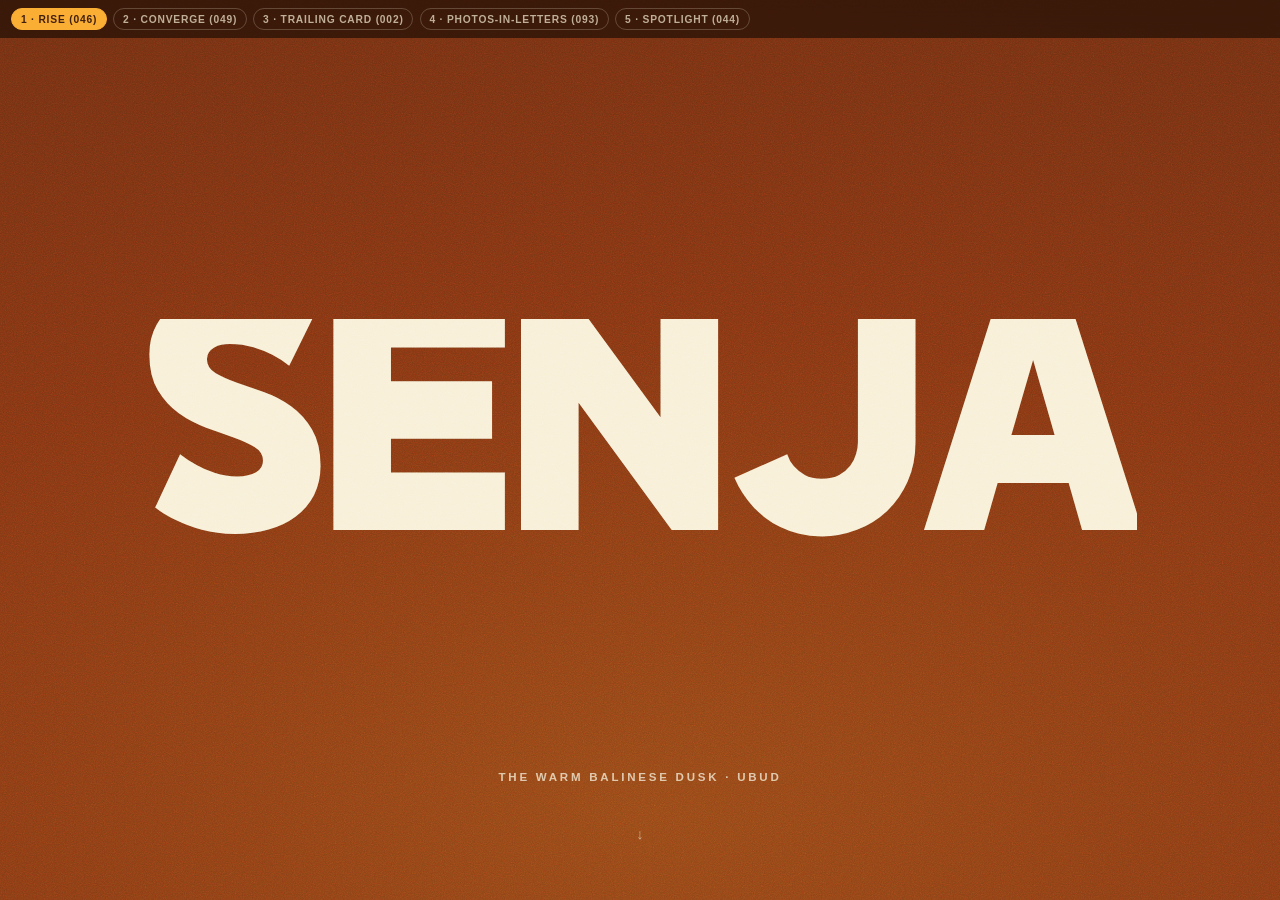
==== commit 24826550: "hero-explorations: rebuilt from REAL MWG effects (046/049/002/093/044), 1:1 Replaced the generic CSS" ====
--- a/hero-explorations.html
+++ b/hero-explorations.html
@@ -3,113 +3,162 @@
 <head>
   <meta charset="UTF-8" />
   <meta name="viewport" content="width=device-width, initial-scale=1" />
-  <title>Villa Senja — 5 hero explorations</title>
+  <title>Villa Senja — hero explorations (from real MWG effects)</title>
   <link rel="stylesheet" href="styles.css?v=100" />
   <style>
-    body { margin: 0; background: var(--espresso); font-family: "Hanken Grotesk", sans-serif; }
-    /* switcher */
-    .hx-switch { position: fixed; top: 0; left: 0; right: 0; z-index: 100; display: flex; gap: 0.4rem; padding: 0.5rem 0.7rem; background: rgba(20,10,4,0.62); -webkit-backdrop-filter: blur(8px); backdrop-filter: blur(8px); }
-    .hx-switch button { font: 600 0.66rem "Hanken Grotesk", sans-serif; letter-spacing: 0.1em; text-transform: uppercase; color: color-mix(in srgb, var(--cream) 70%, transparent); background: transparent; border: 1px solid color-mix(in srgb, var(--cream) 22%, transparent); border-radius: 100em; padding: 0.45em 0.9em; cursor: pointer; }
+    body { margin: 0; background: var(--espresso); font-family: "Hanken Grotesk", sans-serif; cursor: default; }
+    .hx-switch { position: fixed; top: 0; left: 0; right: 0; z-index: 100; display: flex; flex-wrap: wrap; gap: 0.4rem; padding: 0.5rem 0.7rem; background: rgba(20,10,4,0.62); -webkit-backdrop-filter: blur(8px); backdrop-filter: blur(8px); }
+    .hx-switch button { font: 600 0.64rem "Hanken Grotesk", sans-serif; letter-spacing: 0.08em; text-transform: uppercase; color: color-mix(in srgb, var(--cream) 70%, transparent); background: transparent; border: 1px solid color-mix(in srgb, var(--cream) 22%, transparent); border-radius: 100em; padding: 0.45em 0.85em; cursor: pointer; }
     .hx-switch button.on { color: var(--teak); background: var(--ochre); border-color: var(--ochre); }
 
-    /* shared hero shell */
-    .hx { display: none; position: relative; height: 100vh; overflow: hidden; place-items: center; text-align: center; }
+    .hx { display: none; position: relative; height: 100vh; overflow: hidden; place-items: center; text-align: center;
+      background: radial-gradient(130% 100% at 50% 90%, color-mix(in srgb, var(--ochre) 16%, var(--clay)), var(--clay) 55%, color-mix(in srgb, var(--teak) 30%, var(--clay))); }
     body[data-h="1"] .hx--1, body[data-h="2"] .hx--2, body[data-h="3"] .hx--3,
     body[data-h="4"] .hx--4, body[data-h="5"] .hx--5 { display: grid; }
-    /* film grain over every hero (HT recipe) */
-    .hx::after { content: ""; position: absolute; inset: 0; pointer-events: none; opacity: 0.4; mix-blend-mode: overlay;
+    .hx::after { content: ""; position: absolute; inset: 0; pointer-events: none; opacity: 0.4; mix-blend-mode: overlay; z-index: 6;
       background-image: url("data:image/svg+xml,%3Csvg xmlns='http://www.w3.org/2000/svg'%3E%3Cfilter id='n'%3E%3CfeTurbulence type='fractalNoise' baseFrequency='0.9' numOctaves='2' stitchTiles='stitch'/%3E%3C/filter%3E%3Crect width='100%25' height='100%25' filter='url(%23n)'/%3E%3C/svg%3E"); }
-    .hx__gloss { position: absolute; bottom: 14%; left: 50%; transform: translateX(-50%); z-index: 5; font: 600 0.72rem "Hanken Grotesk", sans-serif; letter-spacing: 0.24em; text-transform: uppercase; color: color-mix(in srgb, var(--cream) 74%, transparent); }
-    .hx__cue { position: absolute; bottom: 6.5%; left: 50%; transform: translateX(-50%); z-index: 5; color: color-mix(in srgb, var(--cream) 55%, transparent); }
-    .hx__senja { margin: 0; font-family: "Salmond", Georgia, serif; font-weight: 700; text-transform: uppercase; letter-spacing: -0.02em; line-height: 0.82; font-size: clamp(96px, 25vw, 480px); }
+    .hx__gloss { position: absolute; bottom: 13%; left: 50%; transform: translateX(-50%); z-index: 5; font: 600 0.72rem "Hanken Grotesk", sans-serif; letter-spacing: 0.24em; text-transform: uppercase; color: color-mix(in srgb, var(--cream) 74%, transparent); }
+    .hx__cue { position: absolute; bottom: 6%; left: 50%; transform: translateX(-50%); z-index: 5; color: color-mix(in srgb, var(--cream) 55%, transparent); }
+    .hx__senja { margin: 0; font-family: "Salmond", Georgia, serif; font-weight: 700; text-transform: uppercase; letter-spacing: -0.02em; line-height: 0.82; font-size: clamp(96px, 25vw, 480px); color: var(--cream); position: relative; z-index: 2; }
 
-    /* ── 1 · WINDOW: terraces only inside the letters, on textured terracotta ── */
-    .hx--1 { background: radial-gradient(130% 100% at 50% 90%, color-mix(in srgb, var(--ochre) 16%, var(--clay)), var(--clay) 55%, color-mix(in srgb, var(--teak) 28%, var(--clay))); }
-    .hx--1 .hx__senja { background-image: linear-gradient(180deg, color-mix(in srgb, var(--ember) 26%, transparent), color-mix(in srgb, var(--teak) 40%, transparent)), url("images/valley.jpg");
-      background-size: 130% auto; background-position: 50% 42%; -webkit-background-clip: text; background-clip: text; color: transparent; -webkit-text-fill-color: transparent;
-      filter: sepia(0.22) saturate(1.3) hue-rotate(-12deg) brightness(1.05); }
+    /* 1 · 046 — letters rise from clip masks (shuffled) */
+    .hx--1 .hx__senja { display: flex; justify-content: center; }
+    .hx--1 .l { display: inline-block; overflow: hidden; }
+    .hx--1 .l > span { display: inline-block; }
 
-    /* ── 2 · DUSK COLOR-FIELD: abstract sunset, no photo ── */
-    .hx--2 { background:
-      radial-gradient(90% 70% at 50% 118%, var(--ochre) 0%, var(--ember) 26%, transparent 60%),
-      linear-gradient(180deg, color-mix(in srgb, var(--teak) 70%, var(--espresso)) 0%, var(--clay) 60%, color-mix(in srgb, var(--ember) 70%, var(--clay)) 100%); }
-    .hx--2 .hx__sun { position: absolute; bottom: -22vh; left: 50%; transform: translateX(-50%); width: 80vh; height: 80vh; border-radius: 50%; z-index: 1;
-      background: radial-gradient(circle, color-mix(in srgb, var(--ochre) 92%, white) 0%, var(--ochre) 40%, transparent 70%); }
-    .hx--2 .hx__senja { position: relative; z-index: 3; color: var(--cream); -webkit-text-fill-color: var(--cream); }
+    /* 2 · 049 — scatter → converge */
+    .hx--2 .hx__senja { display: flex; justify-content: center; }
+    .hx--2 .letter { display: inline-block; }
 
-    /* ── 3 · KINETIC: SENJA 3D-flips in (MWG 102 rotateX/rotateZ) ── */
-    .hx--3 { background: radial-gradient(120% 95% at 50% 12%, color-mix(in srgb, var(--clay) 80%, var(--espresso)), var(--espresso) 70%); perspective: 1400px; }
-    .hx--3 .hx__senja { display: flex; justify-content: center; transform-style: preserve-3d; color: var(--cream); -webkit-text-fill-color: var(--cream); }
-    .hx--3 .hx__senja .l { display: inline-block; transform-origin: 50% 50% -0.2em; }
+    /* 3 · 002 — villa-photo card trails the cursor, cycling, over SENJA */
+    .hx--3 .card { position: absolute; top: 50%; left: 50%; width: clamp(150px, 16vw, 260px); aspect-ratio: 0.8; border-radius: 12px; overflow: hidden; transform: translate(-50%,-50%); z-index: 4; pointer-events: none; box-shadow: 0 40px 90px -40px rgba(0,0,0,0.6); }
+    .hx--3 .medias { width: 100%; height: 100%; transform: scale(1.2); }
+    .hx--3 .media { position: absolute; inset: 0; width: 100%; height: 100%; object-fit: cover; visibility: hidden; }
+    .hx--3 .media.on { visibility: visible; }
 
-    /* ── 4 · EDITORIAL LOCKUP: stacked VILLA/SENJA, asymmetric ── */
-    .hx--4 { background: var(--clay); place-items: stretch; }
-    .hx--4 .hx4 { position: relative; z-index: 3; width: 100%; height: 100%; padding: clamp(1.5rem, 5vw, 4rem); display: flex; flex-direction: column; justify-content: space-between; align-items: flex-start; }
-    .hx--4 .hx4__eyebrow { font: 600 0.78rem "Hanken Grotesk", sans-serif; letter-spacing: 0.2em; text-transform: uppercase; color: color-mix(in srgb, var(--cream) 72%, transparent); }
-    .hx--4 .hx4__clock { font-family: "Salmond", serif; font-weight: 700; font-size: 1.2rem; color: var(--ochre); }
-    .hx--4 .hx4__lockup { font-family: "Salmond", serif; font-weight: 700; text-transform: uppercase; line-height: 0.82; letter-spacing: -0.02em; color: var(--cream); font-size: clamp(80px, 17vw, 280px); text-align: left; }
-    .hx--4 .hx4__lockup em { display: block; color: var(--ochre); font-style: normal; }
-    .hx--4 .hx4__detail { position: absolute; right: clamp(1.5rem, 5vw, 4rem); bottom: clamp(1.5rem, 5vw, 4rem); width: clamp(120px, 16vw, 240px); aspect-ratio: 3/4; object-fit: cover; border-radius: 8px; }
-    .hx--4 .hx4__row { display: flex; justify-content: space-between; align-items: baseline; width: 100%; }
+    /* 4 · 093 — hovering the letters flashes villa photos into them */
+    .hx--4 .hx__senja { display: flex; justify-content: center; }
+    .hx--4 .letter { display: inline-block; position: relative; }
+    .hx--4 .created-media { position: absolute; top: 50%; left: 50%; width: 9.5vw; aspect-ratio: 1.4; object-fit: cover; border-radius: 8px; pointer-events: none; z-index: 3; }
+    .hx--4 .medias { display: none; }
 
-    /* ── 5 · GATE → GRAPHIC: the gate aperture opens into the graphic window ── */
-    .hx--5 { background: var(--espresso); }
-    .hx--5 .hx5__reveal { position: absolute; inset: 0; z-index: 0; --ms: 14%;
-      background: radial-gradient(130% 100% at 50% 90%, color-mix(in srgb, var(--ochre) 18%, var(--clay)), var(--clay) 55%, color-mix(in srgb, var(--teak) 30%, var(--clay)));
-      -webkit-mask: url("gate-aperture.svg") center / var(--ms) no-repeat; mask: url("gate-aperture.svg") center / var(--ms) no-repeat; }
-    .hx--5 .hx__senja { position: relative; z-index: 3;
-      background-image: linear-gradient(180deg, color-mix(in srgb, var(--ember) 26%, transparent), color-mix(in srgb, var(--teak) 42%, transparent)), url("images/valley.jpg");
-      background-size: 130% auto; background-position: 50% 42%; -webkit-background-clip: text; background-clip: text; color: transparent; -webkit-text-fill-color: transparent; filter: sepia(0.2) saturate(1.25) hue-rotate(-12deg) brightness(1.04); }
+    /* 5 · 044 — cursor spotlight reveals the dusk valley through SENJA */
+    .hx--5 { --xpercent: 50; --ypercent: 50; }
+    .hx--5 .layer { position: absolute; inset: 0; display: grid; place-items: center; }
+    .hx--5 .layer--lit { background: linear-gradient(180deg, color-mix(in srgb,var(--espresso) 30%, transparent), transparent), url("images/valley.jpg"); background-size: cover; background-position: center;
+      -webkit-mask: radial-gradient(circle at calc(var(--xpercent) * 1%) calc(var(--ypercent) * 1%), #000 0%, #000 16%, transparent 24%);
+              mask: radial-gradient(circle at calc(var(--xpercent) * 1%) calc(var(--ypercent) * 1%), #000 0%, #000 16%, transparent 24%); }
+    .hx--5 .layer--lit .hx__senja { color: var(--cream); }
+    .hx--5 .layer--base .hx__senja { color: color-mix(in srgb, var(--cream) 26%, var(--clay)); }
   </style>
 </head>
 <body data-h="1">
   <nav class="hx-switch" aria-label="Hero explorations">
-    <button data-h="1" class="on">1 · Window</button>
-    <button data-h="2">2 · Dusk field</button>
-    <button data-h="3">3 · Kinetic</button>
-    <button data-h="4">4 · Editorial</button>
-    <button data-h="5">5 · Gate → graphic</button>
+    <button data-h="1" class="on">1 · Rise (046)</button>
+    <button data-h="2">2 · Converge (049)</button>
+    <button data-h="3">3 · Trailing card (002)</button>
+    <button data-h="4">4 · Photos-in-letters (093)</button>
+    <button data-h="5">5 · Spotlight (044)</button>
   </nav>
 
-  <!-- 1 WINDOW -->
-  <section class="hx hx--1"><h1 class="hx__senja">Senja</h1><p class="hx__gloss">the warm Balinese dusk · Ubud</p><div class="hx__cue">↓</div></section>
+  <!-- 1 · 046 -->
+  <section class="hx hx--1"><h1 class="hx__senja" aria-label="Senja"><span class="l"><span>S</span></span><span class="l"><span>E</span></span><span class="l"><span>N</span></span><span class="l"><span>J</span></span><span class="l"><span>A</span></span></h1><p class="hx__gloss">the warm Balinese dusk · Ubud</p><div class="hx__cue">↓</div></section>
 
-  <!-- 2 DUSK COLOR-FIELD -->
-  <section class="hx hx--2"><span class="hx__sun" aria-hidden="true"></span><h1 class="hx__senja">Senja</h1><p class="hx__gloss">the warm Balinese dusk · Ubud</p><div class="hx__cue">↓</div></section>
+  <!-- 2 · 049 -->
+  <section class="hx hx--2"><h1 class="hx__senja" aria-label="Senja"><span class="letter">S</span><span class="letter">E</span><span class="letter">N</span><span class="letter">J</span><span class="letter">A</span></h1><p class="hx__gloss">the warm Balinese dusk · Ubud</p><div class="hx__cue">↓</div></section>
 
-  <!-- 3 KINETIC (102 flip) -->
-  <section class="hx hx--3"><h1 class="hx__senja" aria-label="Senja"><span class="l">S</span><span class="l">E</span><span class="l">N</span><span class="l">J</span><span class="l">A</span></h1><p class="hx__gloss">the warm Balinese dusk · Ubud</p><div class="hx__cue">↓</div></section>
-
-  <!-- 4 EDITORIAL LOCKUP -->
-  <section class="hx hx--4">
-    <div class="hx4">
-      <div class="hx4__row"><span class="hx4__eyebrow">A hidden villa · Ubud, Bali</span><span class="hx4__clock" data-clock>17:45 · senja</span></div>
-      <h1 class="hx4__lockup">Villa<em>Senja</em></h1>
-    </div>
-    <img class="hx4__detail" src="images/valley.jpg" alt="" />
-    <div class="hx__cue">↓</div>
+  <!-- 3 · 002 -->
+  <section class="hx hx--3">
+    <h1 class="hx__senja">Senja</h1>
+    <div class="card" aria-hidden="true"><div class="medias">
+      <img class="media" src="images/valley.jpg" alt=""><img class="media" src="images/pavilion.jpg" alt=""><img class="media" src="images/pool.jpg" alt=""><img class="media" src="images/suite.jpg" alt=""><img class="media" src="images/terrace.jpg" alt="">
+    </div></div>
+    <p class="hx__gloss">move the cursor · the warm Balinese dusk</p><div class="hx__cue">↓</div>
   </section>
 
-  <!-- 5 GATE → GRAPHIC -->
-  <section class="hx hx--5"><div class="hx5__reveal" aria-hidden="true"></div><h1 class="hx__senja">Senja</h1><p class="hx__gloss">the warm Balinese dusk · Ubud</p><div class="hx__cue">↓</div></section>
+  <!-- 4 · 093 -->
+  <section class="hx hx--4">
+    <h1 class="hx__senja" aria-label="Senja"><span class="letter">S</span><span class="letter">E</span><span class="letter">N</span><span class="letter">J</span><span class="letter">A</span></h1>
+    <div class="medias"><img src="images/valley.jpg" alt=""><img src="images/pavilion.jpg" alt=""><img src="images/pool.jpg" alt=""><img src="images/suite.jpg" alt=""><img src="images/terrace.jpg" alt=""></div>
+    <p class="hx__gloss">hover the letters · the warm Balinese dusk</p><div class="hx__cue">↓</div>
+  </section>
+
+  <!-- 5 · 044 -->
+  <section class="hx hx--5">
+    <div class="layer layer--base"><h1 class="hx__senja">Senja</h1></div>
+    <div class="layer layer--lit"><h1 class="hx__senja">Senja</h1></div>
+    <p class="hx__gloss">move the cursor · light the dusk</p><div class="hx__cue">↓</div>
+  </section>
 
   <script src="https://cdnjs.cloudflare.com/ajax/libs/gsap/3.12.5/gsap.min.js"></script>
   <script>
-    const intros = {
-      1: () => gsap.fromTo(".hx--1 .hx__senja", { opacity: 0, scale: 0.92, yPercent: 6 }, { opacity: 1, scale: 1, yPercent: 0, duration: 1.4, ease: "expo.out" }),
-      2: () => { gsap.fromTo(".hx--2 .hx__sun", { yPercent: 40, opacity: 0 }, { yPercent: 0, opacity: 1, duration: 1.6, ease: "power3.out" }); gsap.fromTo(".hx--2 .hx__senja", { opacity: 0, y: 24 }, { opacity: 1, y: 0, duration: 1.2, ease: "expo.out" }); },
-      3: () => gsap.fromTo(".hx--3 .hx__senja .l", { rotationX: -90, opacity: 0, z: -40 }, { rotationX: 0, opacity: 1, z: 0, duration: 1.0, ease: "expo.inOut", stagger: 0.09 }),   // MWG 102 mechanic
-      4: () => { gsap.fromTo(".hx--4 .hx4__lockup", { yPercent: 18, opacity: 0 }, { yPercent: 0, opacity: 1, duration: 1.2, ease: "expo.out" }); gsap.fromTo([".hx--4 .hx4__row", ".hx--4 .hx4__detail"], { opacity: 0, y: 14 }, { opacity: 1, y: 0, duration: 0.9, stagger: 0.1, ease: "power2.out" }); },
-      5: () => { gsap.fromTo(".hx--5 .hx5__reveal", { "--ms": "14%" }, { "--ms": "1400%", duration: 1.9, ease: "power3.inOut" }); gsap.fromTo(".hx--5 .hx__senja", { opacity: 0 }, { opacity: 1, duration: 0.6, delay: 0.7 }); },
-    };
-    const play = (n) => { (intros[n] || (() => {}))(); };
+    const shuffle = (a) => { for (let i = a.length - 1; i > 0; i--) { const j = Math.floor(Math.random() * (i + 1)); [a[i], a[j]] = [a[j], a[i]]; } return a; };
+
+    /* 1 · 046 — shuffled letters rise from their clip masks (load reveal) */
+    function play046() {
+      const spans = shuffle(gsap.utils.toArray(".hx--1 .l > span"));
+      gsap.fromTo(spans, { yPercent: 115 }, { yPercent: 0, duration: 0.85, ease: "power4.inOut", stagger: 0.08 });
+    }
+    /* 2 · 049 — letters scatter from random offsets, converge into the word (load reveal) */
+    function play049() {
+      gsap.fromTo(".hx--2 .letter", { y: () => gsap.utils.random(-220, 220), opacity: 0 },
+        { y: 0, opacity: 1, duration: 1.1, ease: "power3.out", stagger: { each: 0.05, from: "random" } });
+    }
+
+    /* 3 · 002 — villa-photo card trails the cursor + cycles shots (verbatim mechanic) */
+    (function trailingCard() {
+      const card = document.querySelector(".hx--3 .card"), medias = document.querySelector(".hx--3 .medias");
+      if (!card) return;
+      const mEls = medias.querySelectorAll(".media"); const n = mEls.length;
+      const xTo = gsap.quickTo(card, "x", { duration: 1, ease: "power4" }), yTo = gsap.quickTo(card, "y", { duration: 1, ease: "power4" }), rTo = gsap.quickTo(card, "rotation", { duration: 1, ease: "power4" });
+      const xM = gsap.quickTo(medias, "xPercent", { duration: 0.6, ease: "power2" }), yM = gsap.quickTo(medias, "yPercent", { duration: 0.7, ease: "power2" });
+      const W = () => innerWidth, H = () => innerHeight;
+      mEls[0].classList.add("on");
+      let ox = 0, oy = 0, incr = 0, idx = 0, moving;
+      addEventListener("mousemove", (e) => {
+        if (document.body.dataset.h !== "3") return;
+        const vx = (e.clientX - ox) / 2, vy = (e.clientY - oy) / 2;
+        rTo((e.clientX - ox) / 4); xTo(e.clientX - W() / 2); yTo(e.clientY - H() / 2);
+        xM(-gsap.utils.clamp(-8, 8, vx)); yM(-gsap.utils.clamp(-8, 8, vy));
+        ox = e.clientX; oy = e.clientY; incr += Math.abs(vx) + Math.abs(vy);
+        if (incr > 300) { incr = 0; document.querySelector(".hx--3 .media.on").classList.remove("on"); mEls[idx % n].classList.add("on"); idx++; }
+        clearTimeout(moving); moving = setTimeout(() => { rTo(0); xM(0); yM(0); }, 66);
+      });
+    })();
+
+    /* 4 · 093 — hover a letter → a villa photo drops in, neighbours shove aside (verbatim) */
+    (function photosInLetters() {
+      const root = document.querySelector(".hx--4"); if (!root) return;
+      const srcs = Array.from(root.querySelectorAll(".medias img"), (el) => el.src); let mi = 0;
+      const letters = [...root.querySelectorAll(".letter")];
+      const overflows = new Array(letters.length).fill(0);
+      const mediaWidth = () => 0.095 * innerWidth;
+      const apply = () => { let sl = 0; const t = overflows.map((ov, i) => { const sr = overflows.slice(i + 1).reduce((a, v) => a + v, 0); const x = sl - sr; sl += ov; return x; }); gsap.to(letters, { x: (i) => t[i], duration: 0.3, ease: "back.out(3)", overwrite: "auto" }); };
+      letters.forEach((letter) => letter.addEventListener("mouseenter", () => {
+        if (letter.children.length) return;
+        const img = document.createElement("img"); img.src = srcs[mi]; img.className = "created-media"; letter.appendChild(img);
+        gsap.set(img, { yPercent: -50, xPercent: -50 }); gsap.from(img, { rotation: (Math.random() - 0.5) * 20, scale: 1.05, duration: 0.3, ease: "back.out(2)" });
+        mi = (mi + 1) % srcs.length;
+        const idx = letters.indexOf(letter); const ov = Math.max(0, (mediaWidth() - letter.getBoundingClientRect().width) / 2);
+        overflows[idx] = Math.max(overflows[idx], ov); apply();
+        gsap.delayedCall(1.2, () => { overflows[idx] = 0; img.remove(); apply(); gsap.from(letter, { rotation: (Math.random() - 0.5) * 20, scale: 1.05, duration: 0.3, ease: "back.out(2)" }); });
+      }));
+    })();
+
+    /* 5 · 044 — cursor spotlight reveals the lit-dusk layer through a radial mask (verbatim) */
+    (function spotlight() {
+      const el = document.querySelector(".hx--5"); if (!el) return;
+      const xTo = gsap.quickTo(el, "--xpercent", { duration: 0.4, ease: "back" }), yTo = gsap.quickTo(el, "--ypercent", { duration: 0.4, ease: "back" });
+      el.addEventListener("mousemove", (e) => { xTo(gsap.utils.mapRange(0, innerWidth, 0, 100, e.clientX)); const b = el.getBoundingClientRect(); yTo(gsap.utils.mapRange(b.top, b.top + b.height, 0, 100, e.clientY)); });
+    })();
+
+    /* switcher */
     document.querySelectorAll(".hx-switch button").forEach((btn) => btn.addEventListener("click", () => {
-      const n = btn.dataset.h;
-      document.body.dataset.h = n;
+      const n = btn.dataset.h; document.body.dataset.h = n;
       document.querySelectorAll(".hx-switch button").forEach((b) => b.classList.toggle("on", b === btn));
-      play(n);
+      if (n === "1") play046(); if (n === "2") play049();
     }));
-    play(1);
+    play046();
   </script>
 </body>
 </html>
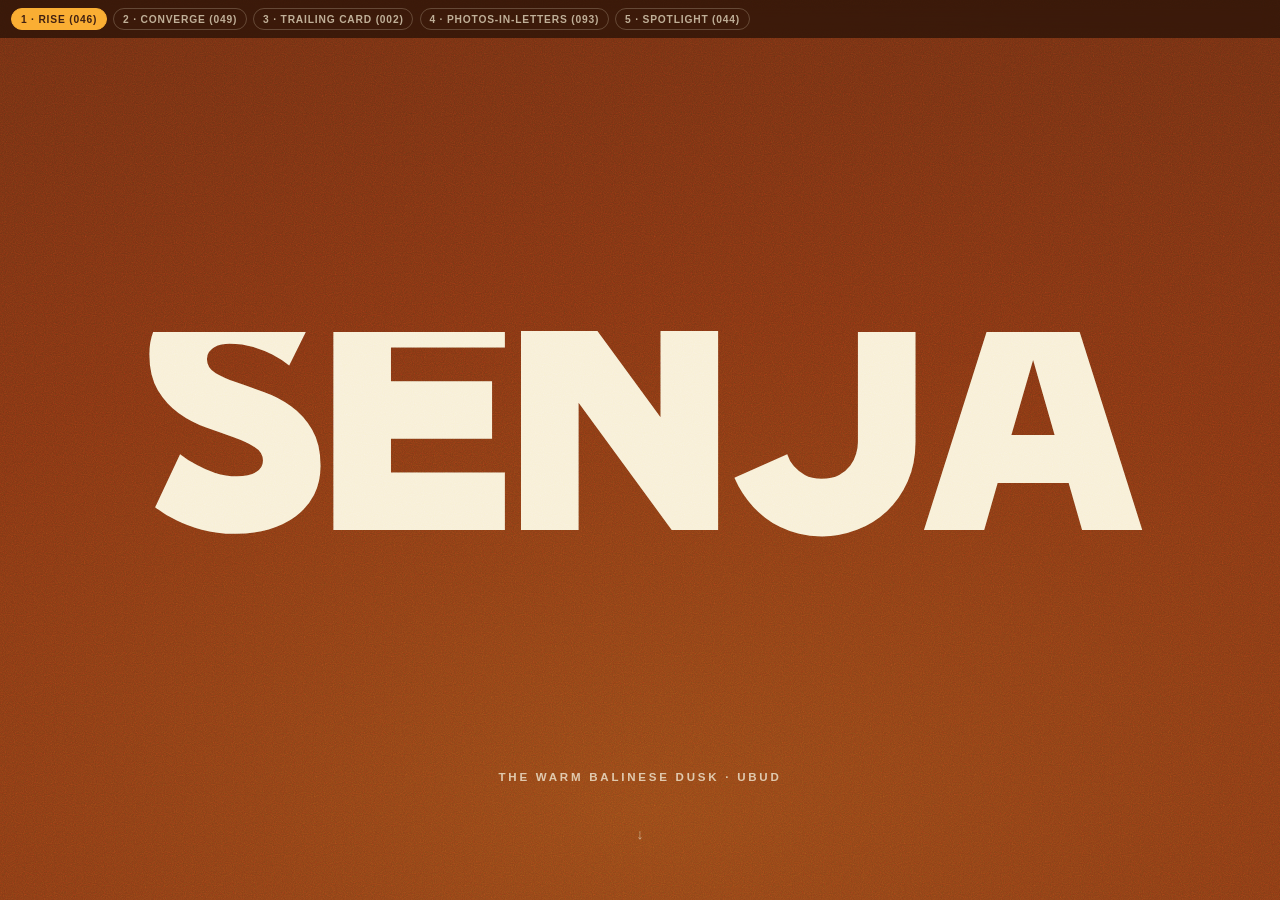
==== commit 3ad64b59: "hero-explorations: fix all 5 to each effect's REAL css (was assuming it) "Not working" = I'd read th" ====
--- a/hero-explorations.html
+++ b/hero-explorations.html
@@ -3,10 +3,10 @@
 <head>
   <meta charset="UTF-8" />
   <meta name="viewport" content="width=device-width, initial-scale=1" />
-  <title>Villa Senja — hero explorations (from real MWG effects)</title>
+  <title>Villa Senja — hero explorations (real MWG css + js)</title>
   <link rel="stylesheet" href="styles.css?v=100" />
   <style>
-    body { margin: 0; background: var(--espresso); font-family: "Hanken Grotesk", sans-serif; cursor: default; }
+    body { margin: 0; background: var(--espresso); font-family: "Hanken Grotesk", sans-serif; }
     .hx-switch { position: fixed; top: 0; left: 0; right: 0; z-index: 100; display: flex; flex-wrap: wrap; gap: 0.4rem; padding: 0.5rem 0.7rem; background: rgba(20,10,4,0.62); -webkit-backdrop-filter: blur(8px); backdrop-filter: blur(8px); }
     .hx-switch button { font: 600 0.64rem "Hanken Grotesk", sans-serif; letter-spacing: 0.08em; text-transform: uppercase; color: color-mix(in srgb, var(--cream) 70%, transparent); background: transparent; border: 1px solid color-mix(in srgb, var(--cream) 22%, transparent); border-radius: 100em; padding: 0.45em 0.85em; cursor: pointer; }
     .hx-switch button.on { color: var(--teak); background: var(--ochre); border-color: var(--ochre); }
@@ -21,35 +21,37 @@
     .hx__cue { position: absolute; bottom: 6%; left: 50%; transform: translateX(-50%); z-index: 5; color: color-mix(in srgb, var(--cream) 55%, transparent); }
     .hx__senja { margin: 0; font-family: "Salmond", Georgia, serif; font-weight: 700; text-transform: uppercase; letter-spacing: -0.02em; line-height: 0.82; font-size: clamp(96px, 25vw, 480px); color: var(--cream); position: relative; z-index: 2; }
 
-    /* 1 · 046 — letters rise from clip masks (shuffled) */
-    .hx--1 .hx__senja { display: flex; justify-content: center; }
-    .hx--1 .l { display: inline-block; overflow: hidden; }
-    .hx--1 .l > span { display: inline-block; }
+    /* 1 · 046 (real): .letter clip-path polygon, inner span rises y:110% — letters wipe up from clip masks */
+    .hx--1 .sentence { display: flex; justify-content: center; }
+    .hx--1 .sentence span { display: inline-block; }
+    .hx--1 .letter { clip-path: polygon(-5% 5%, -5% 114%, 105% 114%, 105% 5%); }
 
-    /* 2 · 049 — scatter → converge */
-    .hx--2 .hx__senja { display: flex; justify-content: center; }
-    .hx--2 .letter { display: inline-block; }
+    /* 2 · 049 (real): .title span inline-block, each from a random y → converge */
+    .hx--2 .title { display: flex; justify-content: center; }
+    .hx--2 .title span { display: inline-block; will-change: transform; }
 
-    /* 3 · 002 — villa-photo card trails the cursor, cycling, over SENJA */
-    .hx--3 .card { position: absolute; top: 50%; left: 50%; width: clamp(150px, 16vw, 260px); aspect-ratio: 0.8; border-radius: 12px; overflow: hidden; transform: translate(-50%,-50%); z-index: 4; pointer-events: none; box-shadow: 0 40px 90px -40px rgba(0,0,0,0.6); }
+    /* 3 · 002 (real): a photo card trails the cursor, inner medias counter-parallax, cycling */
+    .hx--3 .card { position: absolute; top: 50%; left: 50%; width: clamp(150px, 18vw, 280px); aspect-ratio: 0.8; border-radius: 12px; overflow: hidden; transform: translate(-50%,-50%); z-index: 4; pointer-events: none; box-shadow: 0 40px 90px -40px rgba(0,0,0,0.6); }
     .hx--3 .medias { width: 100%; height: 100%; transform: scale(1.2); }
     .hx--3 .media { position: absolute; inset: 0; width: 100%; height: 100%; object-fit: cover; visibility: hidden; }
     .hx--3 .media.on { visibility: visible; }
 
-    /* 4 · 093 — hovering the letters flashes villa photos into them */
-    .hx--4 .hx__senja { display: flex; justify-content: center; }
-    .hx--4 .letter { display: inline-block; position: relative; }
-    .hx--4 .created-media { position: absolute; top: 50%; left: 50%; width: 9.5vw; aspect-ratio: 1.4; object-fit: cover; border-radius: 8px; pointer-events: none; z-index: 3; }
-    .hx--4 .medias { display: none; }
+    /* 4 · 093 (real): hover a letter → photo drops in, letter goes transparent, neighbours shove */
+    .hx--4 .word { display: flex; justify-content: center; }
+    .hx--4 .letter { position: relative; }
+    .hx--4 .letter:has(.created-media) { color: transparent; }
+    .hx--4 .medias { position: absolute; top: 0; left: 0; pointer-events: none; }
+    .hx--4 .media { width: 1px; height: 1px; visibility: hidden; position: absolute; }
+    .hx--4 .created-media { position: absolute; width: 9vw; height: auto; top: 50%; left: 50%; border-radius: 1vw; }
 
-    /* 5 · 044 — cursor spotlight reveals the dusk valley through SENJA */
-    .hx--5 { --xpercent: 50; --ypercent: 50; }
+    /* 5 · 044 (real): a base + a masked duplicate; radial spotlight at --xpercent/--ypercent reveals the lit layer */
     .hx--5 .layer { position: absolute; inset: 0; display: grid; place-items: center; }
-    .hx--5 .layer--lit { background: linear-gradient(180deg, color-mix(in srgb,var(--espresso) 30%, transparent), transparent), url("images/valley.jpg"); background-size: cover; background-position: center;
-      -webkit-mask: radial-gradient(circle at calc(var(--xpercent) * 1%) calc(var(--ypercent) * 1%), #000 0%, #000 16%, transparent 24%);
-              mask: radial-gradient(circle at calc(var(--xpercent) * 1%) calc(var(--ypercent) * 1%), #000 0%, #000 16%, transparent 24%); }
-    .hx--5 .layer--lit .hx__senja { color: var(--cream); }
-    .hx--5 .layer--base .hx__senja { color: color-mix(in srgb, var(--cream) 26%, var(--clay)); }
+    .hx--5 .layer--base .hx__senja { color: color-mix(in srgb, var(--cream) 24%, var(--clay)); }
+    .hx--5 .duplicate { --xpercent: 50%; --ypercent: 50%;
+      -webkit-mask-image: radial-gradient(circle at var(--xpercent) var(--ypercent), #000 20%, transparent 25%);
+              mask-image: radial-gradient(circle at var(--xpercent) var(--ypercent), #000 20%, transparent 25%);
+      background: linear-gradient(180deg, color-mix(in srgb,var(--espresso) 20%, transparent), transparent 40%), url("images/valley.jpg"); background-size: cover; background-position: center; }
+    .hx--5 .duplicate .hx__senja { color: var(--cream); }
   </style>
 </head>
 <body data-h="1">
@@ -62,10 +64,10 @@
   </nav>
 
   <!-- 1 · 046 -->
-  <section class="hx hx--1"><h1 class="hx__senja" aria-label="Senja"><span class="l"><span>S</span></span><span class="l"><span>E</span></span><span class="l"><span>N</span></span><span class="l"><span>J</span></span><span class="l"><span>A</span></span></h1><p class="hx__gloss">the warm Balinese dusk · Ubud</p><div class="hx__cue">↓</div></section>
+  <section class="hx hx--1"><h1 class="hx__senja sentence" aria-label="Senja"><span class="letter"><span>S</span></span><span class="letter"><span>E</span></span><span class="letter"><span>N</span></span><span class="letter"><span>J</span></span><span class="letter"><span>A</span></span></h1><p class="hx__gloss">the warm Balinese dusk · Ubud</p><div class="hx__cue">↓</div></section>
 
   <!-- 2 · 049 -->
-  <section class="hx hx--2"><h1 class="hx__senja" aria-label="Senja"><span class="letter">S</span><span class="letter">E</span><span class="letter">N</span><span class="letter">J</span><span class="letter">A</span></h1><p class="hx__gloss">the warm Balinese dusk · Ubud</p><div class="hx__cue">↓</div></section>
+  <section class="hx hx--2"><h1 class="hx__senja title" aria-label="Senja"><span class="letter">S</span><span class="letter">E</span><span class="letter">N</span><span class="letter">J</span><span class="letter">A</span></h1><p class="hx__gloss">the warm Balinese dusk · Ubud</p><div class="hx__cue">↓</div></section>
 
   <!-- 3 · 002 -->
   <section class="hx hx--3">
@@ -78,15 +80,15 @@
 
   <!-- 4 · 093 -->
   <section class="hx hx--4">
-    <h1 class="hx__senja" aria-label="Senja"><span class="letter">S</span><span class="letter">E</span><span class="letter">N</span><span class="letter">J</span><span class="letter">A</span></h1>
-    <div class="medias"><img src="images/valley.jpg" alt=""><img src="images/pavilion.jpg" alt=""><img src="images/pool.jpg" alt=""><img src="images/suite.jpg" alt=""><img src="images/terrace.jpg" alt=""></div>
+    <h1 class="hx__senja word" aria-label="Senja"><span class="letter">S</span><span class="letter">E</span><span class="letter">N</span><span class="letter">J</span><span class="letter">A</span></h1>
+    <div class="medias" aria-hidden="true"><img class="media" src="images/valley.jpg" alt=""><img class="media" src="images/pavilion.jpg" alt=""><img class="media" src="images/pool.jpg" alt=""><img class="media" src="images/suite.jpg" alt=""><img class="media" src="images/terrace.jpg" alt=""></div>
     <p class="hx__gloss">hover the letters · the warm Balinese dusk</p><div class="hx__cue">↓</div>
   </section>
 
   <!-- 5 · 044 -->
   <section class="hx hx--5">
     <div class="layer layer--base"><h1 class="hx__senja">Senja</h1></div>
-    <div class="layer layer--lit"><h1 class="hx__senja">Senja</h1></div>
+    <div class="layer duplicate" aria-hidden="true"><h1 class="hx__senja">Senja</h1></div>
     <p class="hx__gloss">move the cursor · light the dusk</p><div class="hx__cue">↓</div>
   </section>
 
@@ -94,31 +96,29 @@
   <script>
     const shuffle = (a) => { for (let i = a.length - 1; i > 0; i--) { const j = Math.floor(Math.random() * (i + 1)); [a[i], a[j]] = [a[j], a[i]]; } return a; };
 
-    /* 1 · 046 — shuffled letters rise from their clip masks (load reveal) */
+    /* 1 · 046 — inner spans rise y:110% from the clip-path letters, shuffled (real mechanic, load) */
     function play046() {
-      const spans = shuffle(gsap.utils.toArray(".hx--1 .l > span"));
-      gsap.fromTo(spans, { yPercent: 115 }, { yPercent: 0, duration: 0.85, ease: "power4.inOut", stagger: 0.08 });
+      const inner = shuffle(gsap.utils.toArray(".hx--1 .letter span"));
+      gsap.fromTo(inner, { y: "110%" }, { y: "0%", duration: 0.85, ease: "power4.inOut", stagger: 0.08 });
     }
-    /* 2 · 049 — letters scatter from random offsets, converge into the word (load reveal) */
+    /* 2 · 049 — each letter from a random downward offset → converge (real mechanic, load) */
     function play049() {
-      gsap.fromTo(".hx--2 .letter", { y: () => gsap.utils.random(-220, 220), opacity: 0 },
-        { y: 0, opacity: 1, duration: 1.1, ease: "power3.out", stagger: { each: 0.05, from: "random" } });
+      gsap.fromTo(".hx--2 .title span", { y: () => gsap.utils.random(80, 420) }, { y: 0, duration: 1.1, ease: "power3.out", stagger: { each: 0.05, from: "random" } });
     }
 
-    /* 3 · 002 — villa-photo card trails the cursor + cycles shots (verbatim mechanic) */
+    /* 3 · 002 — verbatim: card trails cursor (quickTo), inner medias counter-parallax, cycle on incr>300 */
     (function trailingCard() {
       const card = document.querySelector(".hx--3 .card"), medias = document.querySelector(".hx--3 .medias");
       if (!card) return;
-      const mEls = medias.querySelectorAll(".media"); const n = mEls.length;
+      const mEls = medias.querySelectorAll(".media"), n = mEls.length;
       const xTo = gsap.quickTo(card, "x", { duration: 1, ease: "power4" }), yTo = gsap.quickTo(card, "y", { duration: 1, ease: "power4" }), rTo = gsap.quickTo(card, "rotation", { duration: 1, ease: "power4" });
       const xM = gsap.quickTo(medias, "xPercent", { duration: 0.6, ease: "power2" }), yM = gsap.quickTo(medias, "yPercent", { duration: 0.7, ease: "power2" });
-      const W = () => innerWidth, H = () => innerHeight;
       mEls[0].classList.add("on");
       let ox = 0, oy = 0, incr = 0, idx = 0, moving;
       addEventListener("mousemove", (e) => {
         if (document.body.dataset.h !== "3") return;
         const vx = (e.clientX - ox) / 2, vy = (e.clientY - oy) / 2;
-        rTo((e.clientX - ox) / 4); xTo(e.clientX - W() / 2); yTo(e.clientY - H() / 2);
+        rTo((e.clientX - ox) / 4); xTo(e.clientX - innerWidth / 2); yTo(e.clientY - innerHeight / 2);
         xM(-gsap.utils.clamp(-8, 8, vx)); yM(-gsap.utils.clamp(-8, 8, vy));
         ox = e.clientX; oy = e.clientY; incr += Math.abs(vx) + Math.abs(vy);
         if (incr > 300) { incr = 0; document.querySelector(".hx--3 .media.on").classList.remove("on"); mEls[idx % n].classList.add("on"); idx++; }
@@ -126,16 +126,16 @@
       });
     })();
 
-    /* 4 · 093 — hover a letter → a villa photo drops in, neighbours shove aside (verbatim) */
+    /* 4 · 093 — verbatim: hover a letter → villa photo drops in, neighbours shove (back.out) */
     (function photosInLetters() {
       const root = document.querySelector(".hx--4"); if (!root) return;
-      const srcs = Array.from(root.querySelectorAll(".medias img"), (el) => el.src); let mi = 0;
-      const letters = [...root.querySelectorAll(".letter")];
+      const srcs = Array.from(root.querySelectorAll(".medias .media"), (el) => el.src); let mi = 0;
+      const letters = [...root.querySelectorAll(".word .letter")];
       const overflows = new Array(letters.length).fill(0);
-      const mediaWidth = () => 0.095 * innerWidth;
+      const mediaWidth = () => 0.09 * innerWidth;
       const apply = () => { let sl = 0; const t = overflows.map((ov, i) => { const sr = overflows.slice(i + 1).reduce((a, v) => a + v, 0); const x = sl - sr; sl += ov; return x; }); gsap.to(letters, { x: (i) => t[i], duration: 0.3, ease: "back.out(3)", overwrite: "auto" }); };
       letters.forEach((letter) => letter.addEventListener("mouseenter", () => {
-        if (letter.children.length) return;
+        if (letter.querySelector(".created-media")) return;
         const img = document.createElement("img"); img.src = srcs[mi]; img.className = "created-media"; letter.appendChild(img);
         gsap.set(img, { yPercent: -50, xPercent: -50 }); gsap.from(img, { rotation: (Math.random() - 0.5) * 20, scale: 1.05, duration: 0.3, ease: "back.out(2)" });
         mi = (mi + 1) % srcs.length;
@@ -145,14 +145,17 @@
       }));
     })();
 
-    /* 5 · 044 — cursor spotlight reveals the lit-dusk layer through a radial mask (verbatim) */
+    /* 5 · 044 — verbatim: quickTo the --xpercent/--ypercent (% unit preserved) → radial spotlight reveals the lit layer */
     (function spotlight() {
-      const el = document.querySelector(".hx--5"); if (!el) return;
-      const xTo = gsap.quickTo(el, "--xpercent", { duration: 0.4, ease: "back" }), yTo = gsap.quickTo(el, "--ypercent", { duration: 0.4, ease: "back" });
-      el.addEventListener("mousemove", (e) => { xTo(gsap.utils.mapRange(0, innerWidth, 0, 100, e.clientX)); const b = el.getBoundingClientRect(); yTo(gsap.utils.mapRange(b.top, b.top + b.height, 0, 100, e.clientY)); });
+      const dup = document.querySelector(".hx--5 .duplicate"); if (!dup) return;
+      const xTo = gsap.quickTo(dup, "--xpercent", { duration: 0.4, ease: "back" }), yTo = gsap.quickTo(dup, "--ypercent", { duration: 0.4, ease: "back" });
+      const host = document.querySelector(".hx--5");
+      host.addEventListener("mousemove", (e) => {
+        xTo(gsap.utils.mapRange(0, innerWidth, 0, 100, e.clientX));
+        const b = host.getBoundingClientRect(); yTo(gsap.utils.mapRange(b.top, b.top + b.height, 0, 100, e.clientY));
+      });
     })();
 
-    /* switcher */
     document.querySelectorAll(".hx-switch button").forEach((btn) => btn.addEventListener("click", () => {
       const n = btn.dataset.h; document.body.dataset.h = n;
       document.querySelectorAll(".hx-switch button").forEach((b) => b.classList.toggle("on", b === btn));
